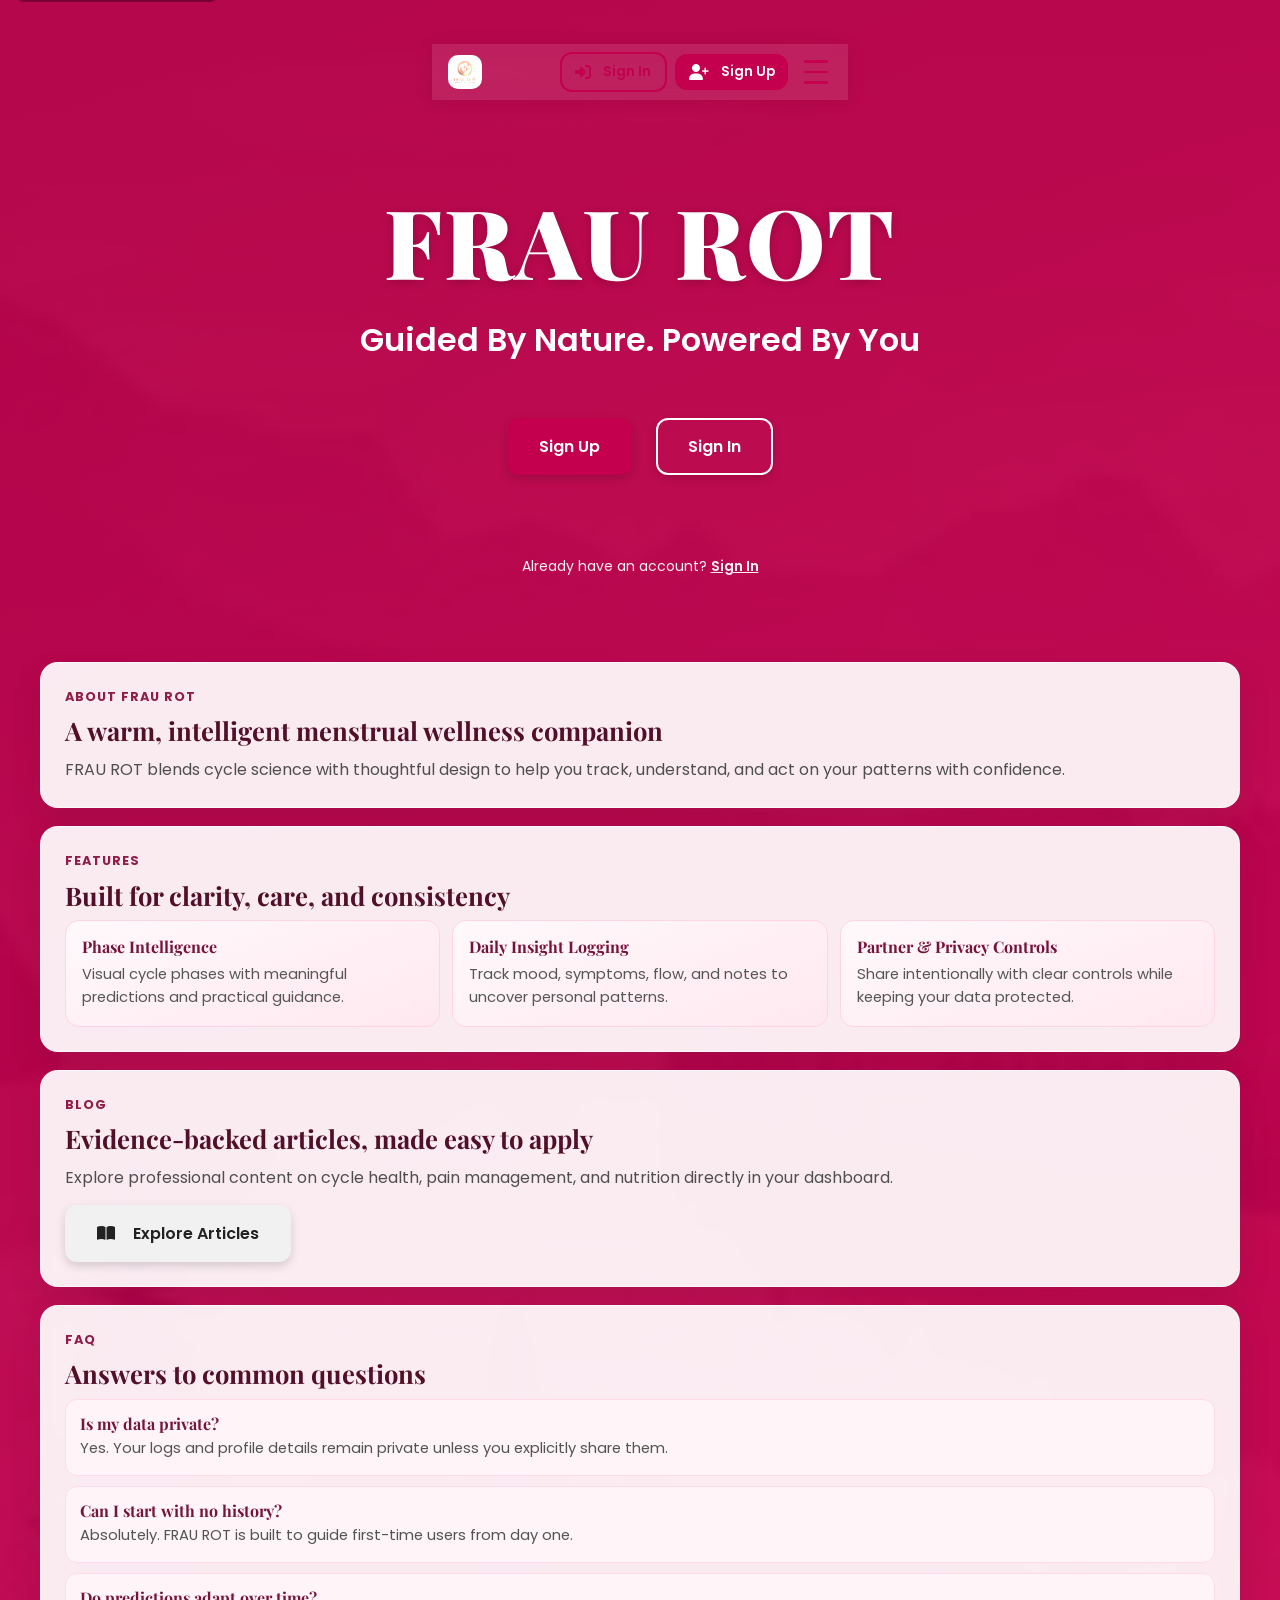
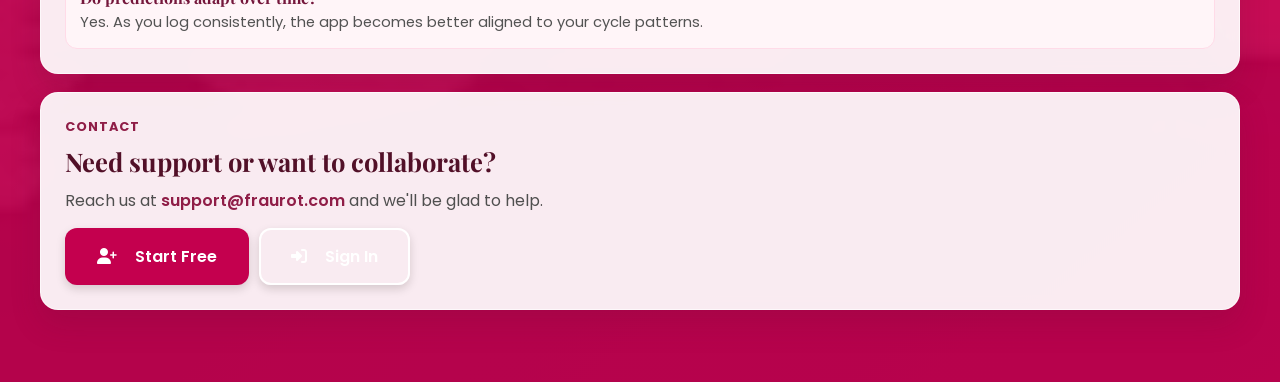
==== index.html @ 1d3b6714 "fixed nav bar" ====
<!DOCTYPE html>
<html lang="en">
<head>
  <meta charset="UTF-8">
  <meta name="viewport" content="width=device-width, initial-scale=1.0">
  <meta name="description" content="FRAU ROT - Menstrual health app. Guided by nature. Powered by you.">
  <title>FRAU ROT - Menstrual Health Companion</title>

  <!-- Fonts -->
  <link href="https://fonts.googleapis.com/css2?family=Playfair+Display:wght@700;900&family=Poppins:wght@300;400;500;600;700&display=swap" rel="stylesheet">

  <!-- Font Awesome Icons -->
  <link rel="stylesheet" href="https://cdnjs.cloudflare.com/ajax/libs/font-awesome/6.4.0/css/all.min.css">

  <!-- Styles -->
  <link rel="stylesheet" href="src/style.css">
</head>

<body>
  <a class="skip-link" href="#hero-page">Skip to main content</a>
  <!-- Page Container -->
  <div id="app-container" class="app-container">

    <!-- ===================================
         LANDING & AUTH PAGES
         =================================== -->

    <!-- Hero Section -->
    <section id="hero-page" class="page-section hero">
      <nav class="navbar">
        <div class="navbar__container">
          <div class="navbar__logo">
            <img src="images/frau rot.jpg" alt="FRAU ROT Logo" width="44" height="44">
            
          </div>
          
          <div class="navbar__menu">
            <a href="#hero-page" class="navbar__link" data-scroll-target="hero-page"><i class="fas fa-home"></i> Home</a>
            <a href="#landing-about" class="navbar__link" data-scroll-target="landing-about"><i class="fas fa-info-circle"></i> About</a>
            <a href="#landing-features" class="navbar__link" data-scroll-target="landing-features"><i class="fas fa-star"></i> Features</a>
            <a href="#landing-blog" class="navbar__link" data-scroll-target="landing-blog"><i class="fas fa-book"></i> Blog</a>
            <a href="#landing-faq" class="navbar__link" data-scroll-target="landing-faq"><i class="fas fa-question-circle"></i> FAQ</a>
            <a href="#landing-contact" class="navbar__link" data-scroll-target="landing-contact"><i class="fas fa-envelope"></i> Contact</a>
          </div>

          <div class="navbar__actions">
            <button type="button" class="navbar__btn navbar__btn--outline" onclick="navigateTo('login-page')">
              <i class="fas fa-sign-in-alt"></i> Sign In
            </button>
            <button type="button" class="navbar__btn navbar__btn--primary" onclick="navigateTo('signup-page')">
              <i class="fas fa-user-plus"></i> Sign Up
            </button>
          </div>

          <button class="navbar__toggle" type="button" aria-label="Toggle navigation menu" aria-expanded="false">
            <span></span>
            <span></span>
            <span></span>
          </button>
        </div>
      </nav>

      <div class="hero__content">
        <h1 class="hero__title">FRAU ROT</h1>
        <p class="hero__subtitle">Guided By Nature. Powered By You</p>
        
        <div class="hero__buttons">
          <button type="button" class="btn btn--primary" onclick="navigateTo('signup-page')">Sign Up</button>
          <button type="button" class="btn btn--secondary" onclick="navigateTo('login-page')">Sign In</button>
        </div>

        <p class="hero__cta-text">Already have an account? <a href="#" onclick="navigateTo('login-page')" class="hero__link">Sign In</a></p>
      </div>

      <div class="landing-sections">
        <section id="landing-about" class="landing-block">
          <p class="landing-kicker">About FRAU ROT</p>
          <h2 class="landing-heading">A warm, intelligent menstrual wellness companion</h2>
          <p class="landing-copy">FRAU ROT blends cycle science with thoughtful design to help you track, understand, and act on your patterns with confidence.</p>
        </section>

        <section id="landing-features" class="landing-block">
          <p class="landing-kicker">Features</p>
          <h2 class="landing-heading">Built for clarity, care, and consistency</h2>
          <div class="landing-feature-grid">
            <article class="landing-feature-card">
              <h3>Phase Intelligence</h3>
              <p>Visual cycle phases with meaningful predictions and practical guidance.</p>
            </article>
            <article class="landing-feature-card">
              <h3>Daily Insight Logging</h3>
              <p>Track mood, symptoms, flow, and notes to uncover personal patterns.</p>
            </article>
            <article class="landing-feature-card">
              <h3>Partner & Privacy Controls</h3>
              <p>Share intentionally with clear controls while keeping your data protected.</p>
            </article>
          </div>
        </section>

        <section id="landing-blog" class="landing-block">
          <p class="landing-kicker">Blog</p>
          <h2 class="landing-heading">Evidence-backed articles, made easy to apply</h2>
          <p class="landing-copy">Explore professional content on cycle health, pain management, and nutrition directly in your dashboard.</p>
          <button type="button" class="btn btn--light landing-inline-btn" onclick="navigateTo('articles-page')">
            <i class="fas fa-book-open"></i> Explore Articles
          </button>
        </section>

        <section id="landing-faq" class="landing-block">
          <p class="landing-kicker">FAQ</p>
          <h2 class="landing-heading">Answers to common questions</h2>
          <div class="landing-faq-list">
            <div class="landing-faq-item">
              <h3>Is my data private?</h3>
              <p>Yes. Your logs and profile details remain private unless you explicitly share them.</p>
            </div>
            <div class="landing-faq-item">
              <h3>Can I start with no history?</h3>
              <p>Absolutely. FRAU ROT is built to guide first-time users from day one.</p>
            </div>
            <div class="landing-faq-item">
              <h3>Do predictions adapt over time?</h3>
              <p>Yes. As you log consistently, the app becomes better aligned to your cycle patterns.</p>
            </div>
          </div>
        </section>

        <section id="landing-contact" class="landing-block landing-block--contact">
          <p class="landing-kicker">Contact</p>
          <h2 class="landing-heading">Need support or want to collaborate?</h2>
          <p class="landing-copy">Reach us at <a href="mailto:support@fraurot.com">support@fraurot.com</a> and we'll be glad to help.</p>
          <div class="landing-contact-actions">
            <button type="button" class="btn btn--primary" onclick="navigateTo('signup-page')">
              <i class="fas fa-user-plus"></i> Start Free
            </button>
            <button type="button" class="btn btn--secondary" onclick="navigateTo('login-page')">
              <i class="fas fa-sign-in-alt"></i> Sign In
            </button>
          </div>
        </section>
      </div>
    </section>

    <!-- Sign Up Section -->
    <section id="signup-page" class="page-section signup hidden">
      <nav class="navbar">
        <div class="navbar__container">
          <div class="navbar__logo">
            <img src="images/frau rot.jpg" alt="FRAU ROT Logo">
            <span class="navbar__brand">FRAU ROT</span>
          </div>
          
          <div class="navbar__menu">
            <a href="#" class="navbar__link" onclick="navigateTo('hero-page')"><i class="fas fa-home"></i> Home</a>
            <a href="#" class="navbar__link"><i class="fas fa-info-circle"></i> About</a>
            <a href="#" class="navbar__link"><i class="fas fa-star"></i> Features</a>
            <a href="#" class="navbar__link"><i class="fas fa-book"></i> Blog</a>
            <a href="#" class="navbar__link"><i class="fas fa-question-circle"></i> FAQ</a>
            <a href="#" class="navbar__link"><i class="fas fa-envelope"></i> Contact</a>
          </div>

          <div class="navbar__actions">
            <button class="navbar__btn navbar__btn--outline" onclick="navigateTo('login-page')">
              <i class="fas fa-sign-in-alt"></i> Sign In
            </button>
            <button class="navbar__btn navbar__btn--primary" onclick="navigateTo('signup-page')">
              <i class="fas fa-user-plus"></i> Sign Up
            </button>
          </div>

          <button class="navbar__toggle" type="button" aria-label="Toggle navigation menu" aria-expanded="false">
            <span></span>
            <span></span>
            <span></span>
          </button>
        </div>
      </nav>

      <div class="container">
        <div class="section-banner">
          <div class="section-banner__text">
            <h2 class="section-title">Hello Beautiful,</h2>
            <p class="section-subtitle">Create your account and start your wellness journey</p>
          </div>
          <div class="section-banner__image">
            <img src="images/meditation.jpg" alt="Woman meditating for period wellness">
          </div>
        </div>

        <div class="form-container">
          <p class="form-instruction"><i class="fas fa-lock"></i> Your information is private and secure. We'll never share your data.</p>

          <form class="form" id="signup-form">
            <div class="form-group">
              <label class="form-label" for="signup-email"><i class="fas fa-envelope"></i> Email</label>
              <input id="signup-email" type="email" class="form-input form-input--underline" placeholder="Email address" autocomplete="email" required/>
            </div>

            <div class="form-row">
              <div class="form-group">
                <label class="form-label" for="signup-password"><i class="fas fa-lock"></i> Password</label>
                <input id="signup-password" type="password" class="form-input form-input--underline" placeholder="Password" autocomplete="new-password" required/>
              </div>
              <div class="form-group">
                <label class="form-label" for="signup-password-confirm"><i class="fas fa-lock"></i> Confirm</label>
                <input id="signup-password-confirm" type="password" class="form-input form-input--underline" placeholder="Confirm Password" autocomplete="new-password" required/>
              </div>
            </div>

            <div class="form-buttons">
              <button type="button" class="btn btn--light">
                <i class="fab fa-google"></i> Continue with Google
              </button>
              <button type="submit" class="btn btn--primary">Create Account</button>
            </div>
          </form>

          <p class="form-agreement">By signing up, you agree to our <a href="#" class="link">Terms of Service</a> and <a href="#" class="link">Privacy Policy</a></p>
        </div>
      </div>

      <!-- Footer -->
      <footer class="footer">
        <div class="footer__content">
          <div class="footer__section">
            <h4><i class="fas fa-heart"></i> About FRAU ROT</h4>
            <p>Your intelligent menstrual health companion, helping you understand your body naturally.</p>
          </div>
          <div class="footer__section">
            <h4><i class="fas fa-link"></i> Quick Links</h4>
            <ul>
              <li><a href="#"><i class="fas fa-info-circle"></i> About Us</a></li>
              <li><a href="#"><i class="fas fa-question-circle"></i> FAQ</a></li>
              <li><a href="#"><i class="fas fa-book"></i> Blog</a></li>
              <li><a href="#"><i class="fas fa-headset"></i> Support</a></li>
            </ul>
          </div>
          <div class="footer__section">
            <h4><i class="fas fa-phone"></i> Contact</h4>
            <p><i class="fas fa-envelope"></i> support@fraurot.com</p>
            <p><i class="fas fa-phone"></i> +1 (555) 123-4567</p>
            <p><i class="fas fa-map-marker-alt"></i> San Francisco, CA</p>
          </div>
          <div class="footer__section">
            <h4><i class="fas fa-share-alt"></i> Follow</h4>
            <div class="social-links">
              <a href="#" class="social-link" title="Facebook"><i class="fab fa-facebook-f"></i></a>
              <a href="#" class="social-link" title="Instagram"><i class="fab fa-instagram"></i></a>
              <a href="#" class="social-link" title="Twitter"><i class="fab fa-twitter"></i></a>
              <a href="#" class="social-link" title="LinkedIn"><i class="fab fa-linkedin-in"></i></a>
            </div>
          </div>
        </div>
        <div class="footer__bottom">
          <p>&copy; 2026 FRAU ROT. All rights reserved. | <a href="#">Privacy Policy</a> | <a href="#">Terms of Service</a> | <a href="#">Cookie Policy</a></p>
        </div>
      </footer>
    </section>

    <!-- Login Section -->
    <section id="login-page" class="page-section login hidden">
      <nav class="navbar">
        <div class="navbar__container">
          <div class="navbar__logo">
            <img src="images/frau rot.jpg" alt="FRAU ROT Logo">
            <span class="navbar__brand">FRAU ROT</span>
          </div>
          
          <div class="navbar__menu">
            <a href="#" class="navbar__link" onclick="navigateTo('hero-page')"><i class="fas fa-home"></i> Home</a>
            <a href="#" class="navbar__link"><i class="fas fa-info-circle"></i> About</a>
            <a href="#" class="navbar__link"><i class="fas fa-star"></i> Features</a>
            <a href="#" class="navbar__link"><i class="fas fa-book"></i> Blog</a>
            <a href="#" class="navbar__link"><i class="fas fa-question-circle"></i> FAQ</a>
            <a href="#" class="navbar__link"><i class="fas fa-envelope"></i> Contact</a>
          </div>

          <div class="navbar__actions">
            <button class="navbar__btn navbar__btn--outline" onclick="navigateTo('login-page')">
              <i class="fas fa-sign-in-alt"></i> Sign In
            </button>
            <button class="navbar__btn navbar__btn--primary" onclick="navigateTo('signup-page')">
              <i class="fas fa-user-plus"></i> Sign Up
            </button>
          </div>

          <button class="navbar__toggle" type="button" aria-label="Toggle navigation menu" aria-expanded="false">
            <span></span>
            <span></span>
            <span></span>
          </button>
        </div>
      </nav>

      <div class="container">
        <div class="section-banner">
          <div class="section-banner__text">
            <h2 class="section-title">Welcome Back, Ewura</h2>
            <p class="section-subtitle">Continue your wellness journey with us</p>
          </div>
          <div class="section-banner__image">
            <img src="images/vector of woc.jpg" alt="Women illustration">
          </div>
        </div>

        <div class="form-container">
          <form class="form" id="login-form">
            <div class="form-row">
              <div class="form-group">
                <label class="form-label" for="login-email"><i class="fas fa-envelope"></i> Email</label>
                <input id="login-email" type="email" class="form-input form-input--underline" placeholder="Email address" autocomplete="email" required/>
              </div>
              <div class="form-group">
                <label class="form-label" for="login-password"><i class="fas fa-lock"></i> Password</label>
                <input id="login-password" type="password" class="form-input form-input--underline" placeholder="Password" autocomplete="current-password" required/>
              </div>
            </div>

            <div class="signin-options">
              <div class="signin-option">
                <input type="checkbox" id="apple-signin" class="checkbox">
                <label for="apple-signin" class="checkbox-label"><i class="fab fa-apple"></i> Enable Sign In With Apple</label>
              </div>
            </div>

            <div class="form-buttons">
              <button type="button" class="btn btn--apple" id="login-apple-btn">
                <i class="fab fa-apple"></i> Sign In with Apple
              </button>
              <button type="button" class="btn btn--light" id="login-google-btn">
                <i class="fab fa-google"></i> Continue with Google
              </button>
              <button type="submit" class="btn btn--primary" id="login-submit-btn">Sign In</button>
            </div>
          </form>

          <div class="login-footer">
            <a href="#" class="link"><i class="fas fa-key"></i> Forgot your password?</a>
            <span class="separator">&bull;</span>
            <a href="#" onclick="navigateTo('signup-page')" class="link"><i class="fas fa-user-plus"></i> Create account</a>
          </div>
        </div>
      </div>

      <!-- Footer -->
      <footer class="footer">
        <div class="footer__content">
          <div class="footer__section">
            <h4><i class="fas fa-heart"></i> About FRAU ROT</h4>
            <p>Your intelligent menstrual health companion, helping you understand your body naturally.</p>
          </div>
          <div class="footer__section">
            <h4><i class="fas fa-link"></i> Quick Links</h4>
            <ul>
              <li><a href="#"><i class="fas fa-info-circle"></i> About Us</a></li>
              <li><a href="#"><i class="fas fa-question-circle"></i> FAQ</a></li>
              <li><a href="#"><i class="fas fa-book"></i> Blog</a></li>
              <li><a href="#"><i class="fas fa-headset"></i> Support</a></li>
            </ul>
          </div>
          <div class="footer__section">
            <h4><i class="fas fa-phone"></i> Contact</h4>
            <p><i class="fas fa-envelope"></i> support@fraurot.com</p>
            <p><i class="fas fa-phone"></i> +1 (555) 123-4567</p>
            <p><i class="fas fa-map-marker-alt"></i> San Francisco, CA</p>
          </div>
          <div class="footer__section">
            <h4><i class="fas fa-share-alt"></i> Follow</h4>
            <div class="social-links">
              <a href="#" class="social-link" title="Facebook"><i class="fab fa-facebook-f"></i></a>
              <a href="#" class="social-link" title="Instagram"><i class="fab fa-instagram"></i></a>
              <a href="#" class="social-link" title="Twitter"><i class="fab fa-twitter"></i></a>
              <a href="#" class="social-link" title="LinkedIn"><i class="fab fa-linkedin-in"></i></a>
            </div>
          </div>
        </div>
        <div class="footer__bottom">
          <p>&copy; 2026 FRAU ROT. All rights reserved. | <a href="#">Privacy Policy</a> | <a href="#">Terms of Service</a> | <a href="#">Cookie Policy</a></p>
        </div>
      </footer>
    </section>

    <!-- ===================================
         ONBOARDING PAGES
         =================================== -->

    <!-- Welcome Screen -->
    <section id="welcome-page" class="page-section welcome-hero hidden">
      <div class="onboarding-content">
        <i class="fas fa-heart" style="font-size: 64px; color: white; margin-bottom: 32px;"></i>
        <h1 class="onboarding-title"><i class="fas fa-star"></i> Welcome!</h1>
        <p class="onboarding-subtitle">Let's set up your menstrual health companion to help you understand your body better</p>
        <button class="btn btn--primary btn--lg" onclick="navigateTo('cycle-length-page')"><i class="fas fa-arrow-right"></i> Get Started</button>
      </div>
    </section>

    <!-- Cycle Length Input -->
    <section id="cycle-length-page" class="page-section cycle-length-page hidden">
      <div class="onboarding-card">
        <h2 class="onboarding-question"><i class="fas fa-calendar-alt"></i> What is your typical cycle length?</h2>
        <p class="onboarding-hint"><i class="fas fa-info-circle"></i> This helps us predict your cycle phases</p>
        
        <div class="chips-container">
          <button class="chip" onclick="selectChip(this, 'cycle-length', 21)">21 days</button>
          <button class="chip" onclick="selectChip(this, 'cycle-length', 24)">24 days</button>
          <button class="chip" onclick="selectChip(this, 'cycle-length', 28)">28 days</button>
          <button class="chip" onclick="selectChip(this, 'cycle-length', 30)">30 days</button>
          <button class="chip" onclick="selectChip(this, 'cycle-length', 35)">35 days</button>
          <button class="chip" onclick="selectChip(this, 'cycle-length', 40)">40 days</button>
        </div>

        <button class="btn btn--primary btn--lg" onclick="navigateTo('dashboard-page')" id="cycle-continue-btn" disabled>Continue</button>
      </div>
    </section>

    <!-- ===================================
         MAIN APP PAGES (WITH SIDEBAR NAV)
         =================================== -->

    <!-- Dashboard -->
    <section id="dashboard-page" class="page-section dashboard-page hidden">
      <div class="app-layout">
        <!-- Sidebar Navigation -->
        <aside class="sidebar">
          <div class="sidebar__header">
            <img src="images/frau rot.jpg" alt="FRAU ROT Logo" class="sidebar__logo">
          </div>
          <nav class="sidebar__nav">
            <a href="#" onclick="navigateTo('dashboard-page')" class="nav-item active" data-page="dashboard">
              <span class="nav-icon">📊</span>
              <span class="nav-label">Cycles</span>
            </a>
            <a href="#" onclick="navigateTo('insights-page')" class="nav-item" data-page="insights">
              <span class="nav-icon">💡</span>
              <span class="nav-label">Insights</span>
            </a>
            <a href="#" onclick="navigateTo('reminders-page')" class="nav-item" data-page="reminders">
              <span class="nav-icon">🔔</span>
              <span class="nav-label">Reminders</span>
            </a>
            <a href="#" onclick="navigateTo('profile-page')" class="nav-item" data-page="profile">
              <span class="nav-icon">👤</span>
              <span class="nav-label">Profile</span>
            </a>
          </nav>
          <div class="sidebar__footer">
            <button class="btn btn--light btn--sm" onclick="navigateTo('hero-page')">Logout</button>
          </div>
        </aside>

        <!-- Main Content -->
        <main class="main-content">
          <div class="dashboard-header">
            <h1 class="page-title"><i class="fas fa-home"></i> Welcome Back, Ewura</h1>
            <p class="page-subtitle">Your cycle, your insights, your power 💜</p>
          </div>

          <div class="dashboard-grid">
            <!-- Today Card -->
            <div class="card card--today">
              <h2 class="card__title"><i class="fas fa-heart"></i> How You're Feeling</h2>
              <div class="today-phase">
                <div class="phase-badge phase-badge--menstrual">Menstrual Phase</div>
                <p class="today-info">You're on Day 2 of your cycle</p>
                <p class="today-subtext">Take it easy. You deserve rest today 🫂</p>
              </div>
            </div>

            <!-- Quick Actions -->
            <div class="card card--actions">
              <h3 class="card__title"><i class="fas fa-hand-fist"></i> Take Action</h3>
              <button class="btn btn--primary btn--block" onclick="navigateTo('add-period-page')">
                <i class="fas fa-calendar-plus"></i> Log Your Period
              </button>
              <button class="btn btn--light btn--block">
                <i class="fas fa-pen-fancy"></i> Record How You Feel
              </button>
            </div>
          </div>

          <!-- Cycle Insights -->
          <div class="insights-summary">
            <h3 class="section-label"><i class="fas fa-chart-line"></i> Your Cycle at a Glance</h3>
            <div class="insights-grid">
              <div class="insight-card">
                <i class="fas fa-calendar" style="color: var(--color-primary-pink); font-size: 24px; margin-bottom: 8px;"></i>
                <div class="insight-value">28</div>
                <div class="insight-label">Days</div>
              </div>
              <div class="insight-card">
                <i class="fas fa-droplet" style="color: var(--color-primary-pink); font-size: 24px; margin-bottom: 8px;"></i>
                <div class="insight-value">5</div>
                <div class="insight-label">Expected Flow</div>
              </div>
              <div class="insight-card">
                <i class="fas fa-egg" style="color: var(--color-primary-pink); font-size: 24px; margin-bottom: 8px;"></i>
                <div class="insight-value">8</div>
                <div class="insight-label">Days to Ovulation</div>
              </div>
            </div>
          </div>
        </main>
      </div>
    </section>

    <!-- Insights Page -->
    <section id="insights-page" class="page-section insights-page hidden">
      <div class="app-layout">
        <!-- Sidebar Navigation -->
        <aside class="sidebar">
          <div class="sidebar__header">
            <img src="images/frau rot.jpg" alt="FRAU ROT Logo" class="sidebar__logo">
          </div>
          <nav class="sidebar__nav">
            <a href="#" onclick="navigateTo('dashboard-page')" class="nav-item" data-page="dashboard">
              <span class="nav-icon">📊</span>
              <span class="nav-label">Cycles</span>
            </a>
            <a href="#" onclick="navigateTo('insights-page')" class="nav-item active" data-page="insights">
              <span class="nav-icon">💡</span>
              <span class="nav-label">Insights</span>
            </a>
            <a href="#" onclick="navigateTo('reminders-page')" class="nav-item" data-page="reminders">
              <span class="nav-icon">🔔</span>
              <span class="nav-label">Reminders</span>
            </a>
            <a href="#" onclick="navigateTo('profile-page')" class="nav-item" data-page="profile">
              <span class="nav-icon">👤</span>
              <span class="nav-label">Profile</span>
            </a>
          </nav>
          <div class="sidebar__footer">
            <button class="btn btn--light btn--sm" onclick="navigateTo('hero-page')">Logout</button>
          </div>
        </aside>

        <!-- Main Content -->
        <main class="main-content">
          <h1 class="page-title">Today's Insights</h1>

          <div class="insights-container">
            <!-- Left Column -->
            <div class="insights-left">
              <!-- Mood Selector -->
              <div class="insight-section">
                <h3 class="insight-title"><i class="fas fa-smile"></i> How are you feeling?</h3>
                <div class="chips-container">
                  <button class="chip" onclick="selectChip(this, 'mood', 'happy')"><i class="fas fa-face-grin"></i> Happy</button>
                  <button class="chip" onclick="selectChip(this, 'mood', 'neutral')"><i class="fas fa-face-meh"></i> Neutral</button>
                  <button class="chip" onclick="selectChip(this, 'mood', 'sad')"><i class="fas fa-face-frown"></i> Sad</button>
                  <button class="chip" onclick="selectChip(this, 'mood', 'energetic')"><i class="fas fa-bolt"></i> Energetic</button>
                  <button class="chip" onclick="selectChip(this, 'mood', 'tired')"><i class="fas fa-bed"></i> Tired</button>
                  <button class="chip" onclick="selectChip(this, 'mood', 'anxious')"><i class="fas fa-heart-pulse"></i> Anxious</button>
                </div>
              </div>

              <!-- Symptoms -->
              <div class="insight-section">
                <h3 class="insight-title"><i class="fas fa-heartbeat"></i> Symptoms</h3>
                <div class="chips-container">
                  <button class="chip" onclick="selectChip(this, 'symptoms', 'cramps')"><i class="fas fa-wave-sine"></i> Cramps</button>
                  <button class="chip" onclick="selectChip(this, 'symptoms', 'headache')"><i class="fas fa-head-side-virus"></i> Headache</button>
                  <button class="chip" onclick="selectChip(this, 'symptoms', 'bloating')"><i class="fas fa-person"></i> Bloating</button>
                  <button class="chip" onclick="selectChip(this, 'symptoms', 'fatigue')"><i class="fas fa-running"></i> Fatigue</button>
                  <button class="chip" onclick="selectChip(this, 'symptoms', 'acne')"><i class="fas fa-spa"></i> Acne</button>
                  <button class="chip" onclick="selectChip(this, 'symptoms', 'pms')"><i class="fas fa-triangle-exclamation"></i> PMS</button>
                </div>
              </div>

              <!-- Discharge -->
              <div class="insight-section">
                <h3 class="insight-title"><i class="fas fa-droplet"></i> Discharge</h3>
                <div class="chips-container">
                  <button class="chip" onclick="selectChip(this, 'discharge', 'light')"><i class="fas fa-minus"></i> Light</button>
                  <button class="chip" onclick="selectChip(this, 'discharge', 'moderate')"><i class="fas fa-equals"></i> Moderate</button>
                  <button class="chip" onclick="selectChip(this, 'discharge', 'heavy')"><i class="fas fa-plus"></i> Heavy</button>
                  <button class="chip" onclick="selectChip(this, 'discharge', 'stretchy')"><i class="fas fa-arrows-alt"></i> Stretchy</button>
                </div>
              </div>

              <!-- Flow -->
              <div class="insight-section">
                <h3 class="insight-title"><i class="fas fa-water"></i> Flow</h3>
                <div class="chips-container">
                  <button class="chip" onclick="selectChip(this, 'flow', 'light')"><i class="fas fa-droplet"></i> Light</button>
                  <button class="chip" onclick="selectChip(this, 'flow', 'moderate')"><i class="fas fa-droplets"></i> Moderate</button>
                  <button class="chip" onclick="selectChip(this, 'flow', 'heavy')"><i class="fas fa-water"></i> Heavy</button>
                </div>
              </div>

              <!-- Sex Activity -->
              <div class="insight-section">
                <h3 class="insight-title"><i class="fas fa-heart"></i> Sexual Activity</h3>
                <div class="chips-container">
                  <button class="chip" onclick="selectChip(this, 'sex', 'yes')"><i class="fas fa-check"></i> Yes</button>
                  <button class="chip" onclick="selectChip(this, 'sex', 'no')"><i class="fas fa-times"></i> No</button>
                  <button class="chip" onclick="selectChip(this, 'sex', 'prefer-not')"><i class="fas fa-eye-slash"></i> Prefer not to say</button>
                </div>
              </div>
            </div>

            <!-- Right Column -->
            <div class="insights-right">
              <!-- Notes -->
              <div class="insight-section">
                <h3 class="insight-title"><i class="fas fa-sticky-note"></i> Notes</h3>
                <textarea class="form-input form-input--textarea" placeholder="Add any additional notes about your day..." rows="8"></textarea>
                <button class="btn btn--primary btn--block mt-lg"><i class="fas fa-save"></i> Save Notes</button>
              </div>

              <!-- Summary Card -->
              <div class="card card--summary">
                <h3 class="card__title"><i class="fas fa-chart-pie"></i> Summary</h3>
                <div class="summary-item">
                  <span class="summary-label"><i class="fas fa-circle-dot"></i> Cycle Phase:</span>
                  <span class="summary-value">Menstrual</span>
                </div>
                <div class="summary-item">
                  <span class="summary-label"><i class="fas fa-calendar-days"></i> Day:</span>
                  <span class="summary-value">2 of 28</span>
                </div>
                <div class="summary-item">
                  <span class="summary-label"><i class="fas fa-star"></i> Next Event:</span>
                  <span class="summary-value">Ovulation (8 days)</span>
                </div>
              </div>
            </div>
          </div>

          <!-- Articles Section -->
          <div class="articles-section">
            <h2 class="section-title"><i class="fas fa-newspaper"></i> Recommended Articles</h2>
            <p class="section-subtitle">Learn more about your menstrual health</p>
            
            <div class="articles-grid">
              <article class="article-card">
                <div class="article-image article-image--cycle"></div>
                <div class="article-content">
                  <h3 class="article-title"><i class="fas fa-dna"></i> Understanding Your Cycle</h3>
                  <p class="article-description">Learn about the 4 phases of your menstrual cycle and what happens in each phase.</p>
                  <a href="#" class="article-link"><i class="fas fa-arrow-right"></i> Read More</a>
                </div>
              </article>

              <article class="article-card">
                <div class="article-image article-image--pain"></div>
                <div class="article-content">
                  <h3 class="article-title"><i class="fas fa-spa"></i> Managing Period Pain</h3>
                  <p class="article-description">Effective strategies and natural remedies for managing menstrual cramps.</p>
                  <a href="#" class="article-link"><i class="fas fa-arrow-right"></i> Read More</a>
                </div>
              </article>

              <article class="article-card">
                <div class="article-image article-image--nutrition"></div>
                <div class="article-content">
                  <h3 class="article-title"><i class="fas fa-apple"></i> Nutrition & Your Cycle</h3>
                  <p class="article-description">Discover the best foods to eat during each phase of your cycle.</p>
                  <a href="#" class="article-link"><i class="fas fa-arrow-right"></i> Read More</a>
                </div>
              </article>
            </div>
          </div>
        </main>
      </div>
    </section>

    <!-- Reminders / Phases Page -->
    <section id="reminders-page" class="page-section reminders-page hidden">
      <div class="app-layout">
        <!-- Sidebar Navigation -->
        <aside class="sidebar">
          <div class="sidebar__header">
            <img src="images/frau rot.jpg" alt="FRAU ROT Logo" class="sidebar__logo">
          </div>
          <nav class="sidebar__nav">
            <a href="#" onclick="navigateTo('dashboard-page')" class="nav-item" data-page="dashboard">
              <span class="nav-icon">📊</span>
              <span class="nav-label">Cycles</span>
            </a>
            <a href="#" onclick="navigateTo('insights-page')" class="nav-item" data-page="insights">
              <span class="nav-icon">💡</span>
              <span class="nav-label">Insights</span>
            </a>
            <a href="#" onclick="navigateTo('reminders-page')" class="nav-item active" data-page="reminders">
              <span class="nav-icon">🔔</span>
              <span class="nav-label">Reminders</span>
            </a>
            <a href="#" onclick="navigateTo('profile-page')" class="nav-item" data-page="profile">
              <span class="nav-icon">👤</span>
              <span class="nav-label">Profile</span>
            </a>
          </nav>
          <div class="sidebar__footer">
            <button class="btn btn--light btn--sm" onclick="navigateTo('hero-page')">Logout</button>
          </div>
        </aside>

        <!-- Main Content -->
        <main class="main-content">
          <h1 class="page-title">Cycle Phases</h1>

          <div class="phases-container">
            <div class="phase-row">
              <div class="phase-card">
                <div class="phase-badge phase-badge--menstrual"><i class="fas fa-water"></i> Menstrual</div>
                <p class="phase-duration">Days 1-5</p>
                <p class="phase-description">Shedding of the uterine lining. Focus on rest and self-care.</p>
              </div>
              <div class="phase-details">
                <p class="detail-label"><i class="fas fa-calendar-alt"></i> November 18-22, 2025</p>
                <a href="#" class="detail-link"><i class="fas fa-bell"></i> Set Reminder</a>
              </div>
            </div>

            <div class="phase-row">
              <div class="phase-card">
                <div class="phase-badge phase-badge--follicular"><i class="fas fa-leaf"></i> Follicular</div>
                <p class="phase-duration">Days 6-13</p>
                <p class="phase-description">Rising energy. Great time for new projects and social activities.</p>
              </div>
              <div class="phase-details">
                <p class="detail-label"><i class="fas fa-calendar-alt"></i> November 23-30, 2025</p>
                <a href="#" class="detail-link"><i class="fas fa-bell"></i> Set Reminder</a>
              </div>
            </div>

            <div class="phase-row">
              <div class="phase-card">
                <div class="phase-badge phase-badge--ovulation"><i class="fas fa-star"></i> Ovulation</div>
                <p class="phase-duration">Days 14-15</p>
                <p class="phase-description">Peak energy and fertility. Confidence and social confidence at highest.</p>
              </div>
              <div class="phase-details">
                <p class="detail-label"><i class="fas fa-calendar-alt"></i> December 1-2, 2025</p>
                <a href="#" class="detail-link"><i class="fas fa-bell"></i> Set Reminder</a>
              </div>
            </div>

            <div class="phase-row">
              <div class="phase-card">
                <div class="phase-badge phase-badge--luteal"><i class="fas fa-moon"></i> Luteal</div>
                <p class="phase-duration">Days 16-28</p>
                <p class="phase-description">Preparing for menstruation. Inward focus, rest, and nutrition important.</p>
              </div>
              <div class="phase-details">
                <p class="detail-label"><i class="fas fa-calendar-alt"></i> December 3-15, 2025</p>
                <a href="#" class="detail-link"><i class="fas fa-bell"></i> Set Reminder</a>
              </div>
            </div>
          </div>
        </main>
      </div>
    </section>

    <!-- Add Period Screen -->
    <section id="add-period-page" class="page-section add-period-page hidden">
      <div class="app-layout">
        <aside class="sidebar">
          <div class="sidebar__header">
            <img src="images/frau rot.jpg" alt="FRAU ROT Logo" class="sidebar__logo">
          </div>
          <nav class="sidebar__nav">
            <a href="#" onclick="navigateTo('dashboard-page')" class="nav-item active" data-page="dashboard">
              <span class="nav-icon">📊</span>
              <span class="nav-label">Cycles</span>
            </a>
            <a href="#" onclick="navigateTo('insights-page')" class="nav-item" data-page="insights">
              <span class="nav-icon">💡</span>
              <span class="nav-label">Insights</span>
            </a>
            <a href="#" onclick="navigateTo('reminders-page')" class="nav-item" data-page="reminders">
              <span class="nav-icon">🔔</span>
              <span class="nav-label">Reminders</span>
            </a>
            <a href="#" onclick="navigateTo('profile-page')" class="nav-item" data-page="profile">
              <span class="nav-icon">👤</span>
              <span class="nav-label">Profile</span>
            </a>
          </nav>
          <div class="sidebar__footer">
            <button class="btn btn--light btn--sm" onclick="navigateTo('hero-page')">Logout</button>
          </div>
        </aside>

        <main class="main-content">
          <div class="modal-card">
            <h1 class="modal-title"><i class="fas fa-calendar-plus"></i> Add Period</h1>
            <p class="modal-subtitle">Mark the first day of your period</p>

            <form class="form" id="add-period-form">
              <div class="form-group">
                <label class="form-label" for="period-date"><i class="fas fa-calendar-days"></i> Date</label>
                <input id="period-date" type="date" class="form-input" required>
              </div>

              <div class="form-group">
                <label class="form-label"><i class="fas fa-droplet"></i> Flow</label>
                <div class="chips-container">
                  <button type="button" class="chip" onclick="selectChip(this, 'add-flow', 'light')"><i class="fas fa-droplet"></i> Light</button>
                  <button type="button" class="chip" onclick="selectChip(this, 'add-flow', 'moderate')"><i class="fas fa-droplets"></i> Moderate</button>
                  <button type="button" class="chip" onclick="selectChip(this, 'add-flow', 'heavy')"><i class="fas fa-water"></i> Heavy</button>
                </div>
              </div>

              <div class="form-buttons">
                <button type="submit" class="btn btn--primary btn--block"><i class="fas fa-check"></i> Add Period</button>
                <button type="button" class="btn btn--light btn--block" onclick="navigateTo('dashboard-page')"><i class="fas fa-times"></i> Cancel</button>
              </div>
            </form>
          </div>
        </main>
      </div>
    </section>

    <!-- Profile Page (Placeholder) -->
    <section id="profile-page" class="page-section profile-page hidden">
      <div class="app-layout">
        <aside class="sidebar">
          <div class="sidebar__header">
            <img src="images/frau rot.jpg" alt="FRAU ROT Logo" class="sidebar__logo">
          </div>
          <nav class="sidebar__nav">
            <a href="#" onclick="navigateTo('dashboard-page')" class="nav-item" data-page="dashboard">
              <i class="fas fa-home"></i>
              <span class="nav-label">Home</span>
            </a>
            <a href="#" onclick="navigateTo('calendar-page')" class="nav-item" data-page="calendar">
              <i class="fas fa-calendar-alt"></i>
              <span class="nav-label">Calendar</span>
            </a>
            <a href="#" onclick="navigateTo('cycle-timeline-page')" class="nav-item" data-page="cycle">
              <i class="fas fa-circle-notch"></i>
              <span class="nav-label">Your Cycle</span>
            </a>
            <a href="#" onclick="navigateTo('insights-page')" class="nav-item" data-page="insights">
              <i class="fas fa-chart-line"></i>
              <span class="nav-label">Insights</span>
            </a>
            <a href="#" onclick="navigateTo('articles-page')" class="nav-item" data-page="articles">
              <i class="fas fa-book-open"></i>
              <span class="nav-label">Learn</span>
            </a>
            <a href="#" onclick="navigateTo('logs-page')" class="nav-item" data-page="logs">
              <i class="fas fa-history"></i>
              <span class="nav-label">Logs</span>
            </a>
            <a href="#" onclick="navigateTo('partner-page')" class="nav-item" data-page="partner">
              <i class="fas fa-heart"></i>
              <span class="nav-label">Partner</span>
            </a>
            <a href="#" onclick="navigateTo('profile-page')" class="nav-item" data-page="profile">
              <i class="fas fa-cog"></i>
              <span class="nav-label">Settings</span>
            </a>
          </nav>
          <div class="sidebar__footer">
            <button class="btn btn--light btn--sm" onclick="navigateTo('hero-page')">Logout</button>
          </div>
        </aside>

        <main class="main-content">
          <h1 class="page-title">My Profile</h1>
          <div class="profile-grid">
            <!-- Account Section -->
            <div class="card">
              <h2 class="card__title"><i class="fas fa-user"></i> Account Information</h2>
              <div class="form-group">
                <label class="form-label">Name</label>
                <input type="text" class="form-input form-input--underline" value="Ewura" />
              </div>
              <div class="form-group">
                <label class="form-label">Email</label>
                <input type="email" class="form-input form-input--underline" value="ewura@example.com" />
              </div>
              <button class="btn btn--primary" style="margin-top: 16px;"><i class="fas fa-save"></i> Save Changes</button>
            </div>

            <!-- Cycle Settings -->
            <div class="card">
              <h2 class="card__title"><i class="fas fa-cog"></i> Cycle Preferences</h2>
              <div class="form-group">
                <label class="form-label">Average Cycle Length</label>
                <select class="form-input form-input--underline">
                  <option>28 days</option>
                  <option>26 days</option>
                  <option>30 days</option>
                  <option>32 days</option>
                </select>
              </div>
              <div class="form-group">
                <label class="form-label">Period Duration</label>
                <select class="form-input form-input--underline">
                  <option>5 days</option>
                  <option>3 days</option>
                  <option>4 days</option>
                  <option>7 days</option>
                </select>
              </div>
            </div>

            <!-- Notifications -->
            <div class="card">
              <h2 class="card__title"><i class="fas fa-bell"></i> Notifications</h2>
              <div class="toggle-group">
                <div class="toggle-item">
                  <span>Period Reminders</span>
                  <label class="toggle-switch">
                    <input type="checkbox" checked />
                    <span class="toggle-slider"></span>
                  </label>
                </div>
                <div class="toggle-item">
                  <span>Ovulation Alerts</span>
                  <label class="toggle-switch">
                    <input type="checkbox" checked />
                    <span class="toggle-slider"></span>
                  </label>
                </div>
                <div class="toggle-item">
                  <span>Daily Tips</span>
                  <label class="toggle-switch">
                    <input type="checkbox" />
                    <span class="toggle-slider"></span>
                  </label>
                </div>
              </div>
            </div>

            <!-- Privacy & Data -->
            <div class="card">
              <h2 class="card__title"><i class="fas fa-lock"></i> Privacy & Data</h2>
              <p style="color: #666; margin-bottom: 16px; font-size: 14px;">Your data is always private and secure. We never share your cycle information without permission.</p>
              <button class="btn btn--light"><i class="fas fa-download"></i> Download My Data</button>
              <button class="btn btn--light" style="margin-top: 8px;"><i class="fas fa-trash-alt"></i> Clear All Data</button>
            </div>
          </div>
        </main>
      </div>
    </section>

    <!-- ===================================
         CALENDAR PAGE
         =================================== -->
    <section id="calendar-page" class="page-section calendar-page hidden">
      <div class="app-layout">
        <aside class="sidebar">
          <div class="sidebar__header">
            <img src="images/frau rot.jpg" alt="FRAU ROT Logo" class="sidebar__logo">
          </div>
          <nav class="sidebar__nav">
            <a href="#" onclick="navigateTo('dashboard-page')" class="nav-item" data-page="dashboard">
              <i class="fas fa-home"></i>
              <span class="nav-label">Home</span>
            </a>
            <a href="#" onclick="navigateTo('calendar-page')" class="nav-item active" data-page="calendar">
              <i class="fas fa-calendar-alt"></i>
              <span class="nav-label">Calendar</span>
            </a>
            <a href="#" onclick="navigateTo('cycle-timeline-page')" class="nav-item" data-page="cycle">
              <i class="fas fa-circle-notch"></i>
              <span class="nav-label">Your Cycle</span>
            </a>
            <a href="#" onclick="navigateTo('insights-page')" class="nav-item" data-page="insights">
              <i class="fas fa-chart-line"></i>
              <span class="nav-label">Insights</span>
            </a>
            <a href="#" onclick="navigateTo('articles-page')" class="nav-item" data-page="articles">
              <i class="fas fa-book-open"></i>
              <span class="nav-label">Learn</span>
            </a>
            <a href="#" onclick="navigateTo('logs-page')" class="nav-item" data-page="logs">
              <i class="fas fa-history"></i>
              <span class="nav-label">Logs</span>
            </a>
            <a href="#" onclick="navigateTo('partner-page')" class="nav-item" data-page="partner">
              <i class="fas fa-heart"></i>
              <span class="nav-label">Partner</span>
            </a>
            <a href="#" onclick="navigateTo('profile-page')" class="nav-item" data-page="profile">
              <i class="fas fa-cog"></i>
              <span class="nav-label">Settings</span>
            </a>
          </nav>
          <div class="sidebar__footer">
            <button class="btn btn--light btn--sm" onclick="navigateTo('hero-page')">Logout</button>
          </div>
        </aside>

        <main class="main-content">
          <h1 class="page-title"><i class="fas fa-calendar-alt"></i> Your Calendar</h1>
          <div class="card">
            <div class="calendar-header">
              <button class="btn btn--light btn--sm" type="button" aria-label="Previous month"><i class="fas fa-chevron-left"></i></button>
              <h2 style="text-align: center; flex: 1;">March 2026</h2>
              <button class="btn btn--light btn--sm" type="button" aria-label="Next month"><i class="fas fa-chevron-right"></i></button>
            </div>
            <div class="calendar-grid">
              <div class="calendar-weekday">Sun</div>
              <div class="calendar-weekday">Mon</div>
              <div class="calendar-weekday">Tue</div>
              <div class="calendar-weekday">Wed</div>
              <div class="calendar-weekday">Thu</div>
              <div class="calendar-weekday">Fri</div>
              <div class="calendar-weekday">Sat</div>
              
              <!-- Empty cells for alignment -->
              <div></div>
              <div class="calendar-date">1</div>
              <div class="calendar-date">2</div>
              <div class="calendar-date">3</div>
              <div class="calendar-date">4</div>
              <div class="calendar-date">5</div>
              <div class="calendar-date">6</div>
              
              <!-- Period days (1-5) -->
              <div class="calendar-date period-day phase-menstrual" title="Day 1 - Menstrual">7</div>
              <div class="calendar-date period-day phase-menstrual" title="Day 2 - Menstrual">8</div>
              <div class="calendar-date period-day phase-menstrual" title="Day 3 - Menstrual">9</div>
              <div class="calendar-date period-day phase-menstrual" title="Day 4 - Menstrual">10</div>
              <div class="calendar-date period-day phase-menstrual" title="Day 5 - Menstrual">11</div>
              <div class="calendar-date">12</div>
              <div class="calendar-date">13</div>
              
              <!-- Follicular phase -->
              <div class="calendar-date phase-follicular" title="Follicular Phase">14</div>
              <div class="calendar-date phase-follicular" title="Follicular Phase">15</div>
              <div class="calendar-date phase-follicular" title="Follicular Phase">16</div>
              <div class="calendar-date phase-follicular" title="Ovulation Window">17</div>
              <div class="calendar-date phase-ovulation fertile" title="Ovulation - High Fertility"><i class="fas fa-egg" style="font-size: 12px;"></i> 18</div>
              <div class="calendar-date phase-ovulation fertile" title="High Fertility">19</div>
              <div class="calendar-date phase-ovulation fertile" title="High Fertility">20</div>
              
              <div class="calendar-date phase-luteal" title="Luteal Phase">21</div>
              <div class="calendar-date phase-luteal" title="Luteal Phase">22</div>
              <div class="calendar-date phase-luteal" title="Luteal Phase">23</div>
              <div class="calendar-date phase-luteal" title="Luteal Phase">24</div>
              <div class="calendar-date phase-luteal" title="Luteal Phase">25</div>
              <div class="calendar-date phase-luteal" title="Luteal Phase">26</div>
              <div class="calendar-date phase-luteal" title="Luteal Phase">27</div>
              
              <div class="calendar-date">28</div>
              <div class="calendar-date today">29</div>
              <div class="calendar-date">30</div>
              <div class="calendar-date">31</div>
            </div>
          </div>

          <!-- Legend -->
          <div class="card" style="margin-top: 24px;">
            <h3 class="card__title">Cycle Phases</h3>
            <div style="display: grid; grid-template-columns: repeat(auto-fit, minmax(200px, 1fr)); gap: 16px;">
              <div style="display: flex; align-items: center; gap: 12px;">
                <div style="width: 20px; height: 20px; background: #C4004E; border-radius: 4px;"></div>
                <span>Menstrual (Period)</span>
              </div>
              <div style="display: flex; align-items: center; gap: 12px;">
                <div style="width: 20px; height: 20px; background: #FF8FA3; border-radius: 4px;"></div>
                <span>Follicular</span>
              </div>
              <div style="display: flex; align-items: center; gap: 12px;">
                <div style="width: 20px; height: 20px; background: #FFB3C1; border-radius: 4px;"></div>
                <span>Ovulation</span>
              </div>
              <div style="display: flex; align-items: center; gap: 12px;">
                <div style="width: 20px; height: 20px; background: #E85D8A; border-radius: 4px;"></div>
                <span>Luteal</span>
              </div>
            </div>
          </div>
        </main>
      </div>
    </section>

    <!-- ===================================
         CYCLE TIMELINE PAGE
         =================================== -->
    <section id="cycle-timeline-page" class="page-section cycle-timeline-page hidden">
      <div class="app-layout">
        <aside class="sidebar">
          <div class="sidebar__header">
            <img src="images/frau rot.jpg" alt="FRAU ROT Logo" class="sidebar__logo">
          </div>
          <nav class="sidebar__nav">
            <a href="#" onclick="navigateTo('dashboard-page')" class="nav-item" data-page="dashboard">
              <i class="fas fa-home"></i>
              <span class="nav-label">Home</span>
            </a>
            <a href="#" onclick="navigateTo('calendar-page')" class="nav-item" data-page="calendar">
              <i class="fas fa-calendar-alt"></i>
              <span class="nav-label">Calendar</span>
            </a>
            <a href="#" onclick="navigateTo('cycle-timeline-page')" class="nav-item active" data-page="cycle">
              <i class="fas fa-circle-notch"></i>
              <span class="nav-label">Your Cycle</span>
            </a>
            <a href="#" onclick="navigateTo('insights-page')" class="nav-item" data-page="insights">
              <i class="fas fa-chart-line"></i>
              <span class="nav-label">Insights</span>
            </a>
            <a href="#" onclick="navigateTo('articles-page')" class="nav-item" data-page="articles">
              <i class="fas fa-book-open"></i>
              <span class="nav-label">Learn</span>
            </a>
            <a href="#" onclick="navigateTo('logs-page')" class="nav-item" data-page="logs">
              <i class="fas fa-history"></i>
              <span class="nav-label">Logs</span>
            </a>
            <a href="#" onclick="navigateTo('partner-page')" class="nav-item" data-page="partner">
              <i class="fas fa-heart"></i>
              <span class="nav-label">Partner</span>
            </a>
            <a href="#" onclick="navigateTo('profile-page')" class="nav-item" data-page="profile">
              <i class="fas fa-cog"></i>
              <span class="nav-label">Settings</span>
            </a>
          </nav>
          <div class="sidebar__footer">
            <button class="btn btn--light btn--sm" onclick="navigateTo('hero-page')">Logout</button>
          </div>
        </aside>

        <main class="main-content">
          <h1 class="page-title"><i class="fas fa-circle-notch"></i> Your Cycle</h1>
          
          <!-- Cycle Progress -->
          <div class="card">
            <h2 class="card__title">Cycle Progress</h2>
            <div class="cycle-progress-bar">
              <div class="cycle-progress-fill" style="width: 7%;"></div>
            </div>
            <p style="text-align: center; margin-top: 12px; color: #666;">Day 2 of 28 • Menstrual Phase</p>
          </div>

          <!-- Phases Overview -->
          <div class="card">
            <h2 class="card__title">Your Cycle Phases</h2>
            <div class="phases-timeline">
              <div class="phase-block phase-block--menstrual">
                <div class="phase-icon"><i class="fas fa-droplet"></i></div>
                <div class="phase-name">Menstrual</div>
                <div class="phase-days">Days 1-5 (5 days)</div>
              </div>
              <div class="phase-block phase-block--follicular">
                <div class="phase-icon"><i class="fas fa-leaf"></i></div>
                <div class="phase-name">Follicular</div>
                <div class="phase-days">Days 6-13 (8 days)</div>
              </div>
              <div class="phase-block phase-block--ovulation">
                <div class="phase-icon"><i class="fas fa-star"></i></div>
                <div class="phase-name">Ovulation</div>
                <div class="phase-days">Days 14-18 (5 days)</div>
              </div>
              <div class="phase-block phase-block--luteal">
                <div class="phase-icon"><i class="fas fa-moon"></i></div>
                <div class="phase-name">Luteal</div>
                <div class="phase-days">Days 19-28 (10 days)</div>
              </div>
            </div>
          </div>

          <!-- Phase Details -->
          <div class="card">
            <h2 class="card__title"><i class="fas fa-droplet"></i> Menstrual Phase</h2>
            <p style="color: #666; margin-bottom: 16px;"><strong>Days 1-5</strong> • You're here now</p>
            
            <h3 style="font-size: 16px; margin-bottom: 12px; color: #222;">What to Expect</h3>
            <ul style="color: #666; font-size: 14px; line-height: 1.6;">
              <li>💧 Light to heavy flow</li>
              <li>🤕 Possible cramps or discomfort</li>
              <li>😴 May feel more tired</li>
              <li>🍫 Possible food cravings</li>
              <li>💭 Introspective mood</li>
            </ul>

            <h3 style="font-size: 16px; margin: 20px 0 12px; color: #222;">Self-Care Tips</h3>
            <ul style="color: #666; font-size: 14px; line-height: 1.6;">
              <li>✨ Prioritize rest and sleep</li>
              <li>🍲 Eat iron-rich foods (leafy greens, red meat)</li>
              <li>💧 Stay hydrated</li>
              <li>🧘 Gentle movement like yoga or walking</li>
              <li>🛁 Warm baths or heating pads for comfort</li>
            </ul>
          </div>
        </main>
      </div>
    </section>

    <!-- ===================================
         PARTNER SHARING PAGE
         =================================== -->
    <section id="partner-page" class="page-section partner-page hidden">
      <div class="app-layout">
        <aside class="sidebar">
          <div class="sidebar__header">
            <img src="images/frau rot.jpg" alt="FRAU ROT Logo" class="sidebar__logo">
          </div>
          <nav class="sidebar__nav">
            <a href="#" onclick="navigateTo('dashboard-page')" class="nav-item" data-page="dashboard">
              <i class="fas fa-home"></i>
              <span class="nav-label">Home</span>
            </a>
            <a href="#" onclick="navigateTo('calendar-page')" class="nav-item" data-page="calendar">
              <i class="fas fa-calendar-alt"></i>
              <span class="nav-label">Calendar</span>
            </a>
            <a href="#" onclick="navigateTo('cycle-timeline-page')" class="nav-item" data-page="cycle">
              <i class="fas fa-circle-notch"></i>
              <span class="nav-label">Your Cycle</span>
            </a>
            <a href="#" onclick="navigateTo('insights-page')" class="nav-item" data-page="insights">
              <i class="fas fa-chart-line"></i>
              <span class="nav-label">Insights</span>
            </a>
            <a href="#" onclick="navigateTo('articles-page')" class="nav-item" data-page="articles">
              <i class="fas fa-book-open"></i>
              <span class="nav-label">Learn</span>
            </a>
            <a href="#" onclick="navigateTo('logs-page')" class="nav-item" data-page="logs">
              <i class="fas fa-history"></i>
              <span class="nav-label">Logs</span>
            </a>
            <a href="#" onclick="navigateTo('partner-page')" class="nav-item active" data-page="partner">
              <i class="fas fa-heart"></i>
              <span class="nav-label">Partner</span>
            </a>
            <a href="#" onclick="navigateTo('profile-page')" class="nav-item" data-page="profile">
              <i class="fas fa-cog"></i>
              <span class="nav-label">Settings</span>
            </a>
          </nav>
          <div class="sidebar__footer">
            <button class="btn btn--light btn--sm" onclick="navigateTo('hero-page')">Logout</button>
          </div>
        </aside>

        <main class="main-content">
          <h1 class="page-title"><i class="fas fa-heart"></i> Partner Access</h1>
          
          <div class="card">
            <h2 class="card__title">Invite Your Partner</h2>
            <p style="color: #666; margin-bottom: 20px;">Optional. Share your cycle information with a trusted partner. You control exactly what they can see.</p>
            
            <div class="form-group">
              <label class="form-label"><i class="fas fa-envelope"></i> Partner's Email</label>
              <input type="email" class="form-input form-input--underline" placeholder="partner@example.com" />
            </div>
            <button class="btn btn--primary"><i class="fas fa-paper-plane"></i> Send Invite</button>
            <p style="font-size: 12px; color: #999; margin-top: 12px;">They'll receive an invitation to view your cycle information.</p>
          </div>

          <!-- Privacy Controls -->
          <div class="card">
            <h2 class="card__title"><i class="fas fa-lock"></i> What They Can See</h2>
            <p style="color: #666; margin-bottom: 20px;">Choose what cycle information to share with your partner.</p>
            
            <div class="toggle-group">
              <div class="toggle-item">
                <span><i class="fas fa-calendar-alt"></i> Cycle Dates</span>
                <label class="toggle-switch">
                  <input type="checkbox" checked />
                  <span class="toggle-slider"></span>
                </label>
              </div>
              <div class="toggle-item">
                <span><i class="fas fa-moon"></i> Current Phase</span>
                <label class="toggle-switch">
                  <input type="checkbox" checked />
                  <span class="toggle-slider"></span>
                </label>
              </div>
              <div class="toggle-item">
                <span><i class="fas fa-heart-pulse"></i> Mood Status</span>
                <label class="toggle-switch">
                  <input type="checkbox" />
                  <span class="toggle-slider"></span>
                </label>
              </div>
              <div class="toggle-item">
                <span><i class="fas fa-pain-head"></i> Symptoms</span>
                <label class="toggle-switch">
                  <input type="checkbox" />
                  <span class="toggle-slider"></span>
                </label>
              </div>
              <div class="toggle-item">
                <span><i class="fas fa-notes-medical"></i> Health Notes</span>
                <label class="toggle-switch">
                  <input type="checkbox" />
                  <span class="toggle-slider"></span>
                </label>
              </div>
            </div>
          </div>

          <!-- Active Partners -->
          <div class="card">
            <h2 class="card__title">Active Connections</h2>
            <p style="color: #999; font-size: 14px; padding: 20px; text-align: center; background: #f9f9f9; border-radius: 12px;">
              <i class="fas fa-info-circle"></i> No active partner connections yet
            </p>
          </div>

          <!-- Privacy Statement -->
          <div class="card" style="background: #fff0f3; border: 1px solid #FFE4EC;">
            <h3 style="color: #C4004E; margin-bottom: 12px;"><i class="fas fa-shield-alt"></i> Your Privacy is Sacred</h3>
            <p style="color: #666; font-size: 14px; line-height: 1.6;">
              We take your privacy seriously. Your cycle information is encrypted and only shared with people you explicitly invite. You can revoke access at any time. It's your body, your data, your choice.
            </p>
          </div>
        </main>
      </div>
    </section>

    <!-- ===================================
         ENHANCED ARTICLES PAGE
         =================================== -->
    <section id="articles-page" class="page-section articles-page hidden">
      <div class="app-layout">
        <aside class="sidebar">
          <div class="sidebar__header">
            <img src="images/frau rot.jpg" alt="FRAU ROT Logo" class="sidebar__logo">
          </div>
          <nav class="sidebar__nav">
            <a href="#" onclick="navigateTo('dashboard-page')" class="nav-item" data-page="dashboard">
              <i class="fas fa-home"></i>
              <span class="nav-label">Home</span>
            </a>
            <a href="#" onclick="navigateTo('calendar-page')" class="nav-item" data-page="calendar">
              <i class="fas fa-calendar-alt"></i>
              <span class="nav-label">Calendar</span>
            </a>
            <a href="#" onclick="navigateTo('cycle-timeline-page')" class="nav-item" data-page="cycle">
              <i class="fas fa-circle-notch"></i>
              <span class="nav-label">Your Cycle</span>
            </a>
            <a href="#" onclick="navigateTo('insights-page')" class="nav-item" data-page="insights">
              <i class="fas fa-chart-line"></i>
              <span class="nav-label">Insights</span>
            </a>
            <a href="#" onclick="navigateTo('articles-page')" class="nav-item active" data-page="articles">
              <i class="fas fa-book-open"></i>
              <span class="nav-label">Learn</span>
            </a>
            <a href="#" onclick="navigateTo('logs-page')" class="nav-item" data-page="logs">
              <i class="fas fa-history"></i>
              <span class="nav-label">Logs</span>
            </a>
            <a href="#" onclick="navigateTo('partner-page')" class="nav-item" data-page="partner">
              <i class="fas fa-heart"></i>
              <span class="nav-label">Partner</span>
            </a>
            <a href="#" onclick="navigateTo('profile-page')" class="nav-item" data-page="profile">
              <i class="fas fa-cog"></i>
              <span class="nav-label">Settings</span>
            </a>
          </nav>
          <div class="sidebar__footer">
            <button class="btn btn--light btn--sm" onclick="navigateTo('hero-page')">Logout</button>
          </div>
        </aside>

        <main class="main-content">
          <h1 class="page-title"><i class="fas fa-book-open"></i> Learn About Your Cycle</h1>
          
          <div class="articles-grid">
            <div class="article-card">
              <div class="article-card__header">
                <i class="fas fa-dna"></i>
              </div>
              <h3 class="article-card__title">Understanding Ovulation</h3>
              <p class="article-card__excerpt">Learn what happens during your ovulation window and how to recognize the signs your body is sending.</p>
              <a href="#" class="article-card__link">Read More <i class="fas fa-arrow-right"></i></a>
            </div>

            <div class="article-card">
              <div class="article-card__header">
                <i class="fas fa-spa"></i>
              </div>
              <h3 class="article-card__title">Nutrition & Your Cycle</h3>
              <p class="article-card__excerpt">Discover how nutrition changes through your cycle and which foods support each phase.</p>
              <a href="#" class="article-card__link">Read More <i class="fas fa-arrow-right"></i></a>
            </div>

            <div class="article-card">
              <div class="article-card__header">
                <i class="fas fa-brain"></i>
              </div>
              <h3 class="article-card__title">Mood & Hormones</h3>
              <p class="article-card__excerpt">Understanding the connection between your cycle and emotional wellbeing throughout the month.</p>
              <a href="#" class="article-card__link">Read More <i class="fas fa-arrow-right"></i></a>
            </div>

            <div class="article-card">
              <div class="article-card__header">
                <i class="fas fa-person-hiking"></i>
              </div>
              <h3 class="article-card__title">Exercise & Your Cycle</h3>
              <p class="article-card__excerpt">Train smarter by syncing your workouts with your cycle phases for optimal performance.</p>
              <a href="#" class="article-card__link">Read More <i class="fas fa-arrow-right"></i></a>
            </div>

            <div class="article-card">
              <div class="article-card__header">
                <i class="fas fa-heart"></i>
              </div>
              <h3 class="article-card__title">Intimacy & Your Cycle</h3>
              <p class="article-card__excerpt">A guide to communicating your needs and desires throughout your cycle with your partner.</p>
              <a href="#" class="article-card__link">Read More <i class="fas fa-arrow-right"></i></a>
            </div>

            <div class="article-card">
              <div class="article-card__header">
                <i class="fas fa-leaf"></i>
              </div>
              <h3 class="article-card__title">Natural Remedies</h3>
              <p class="article-card__excerpt">Explore herbal and natural approaches to managing period symptoms and supporting wellness.</p>
              <a href="#" class="article-card__link">Read More <i class="fas fa-arrow-right"></i></a>
            </div>
          </div>
        </main>
      </div>
    </section>

    <!-- ===================================
         LOGS PAGE (HISTORY)
         =================================== -->
    <section id="logs-page" class="page-section logs-page hidden">
      <div class="app-layout">
        <aside class="sidebar">
          <div class="sidebar__header">
            <img src="images/frau rot.jpg" alt="FRAU ROT Logo" class="sidebar__logo">
          </div>
          <nav class="sidebar__nav">
            <a href="#" onclick="navigateTo('dashboard-page')" class="nav-item" data-page="dashboard">
              <i class="fas fa-home"></i>
              <span class="nav-label">Home</span>
            </a>
            <a href="#" onclick="navigateTo('calendar-page')" class="nav-item" data-page="calendar">
              <i class="fas fa-calendar-alt"></i>
              <span class="nav-label">Calendar</span>
            </a>
            <a href="#" onclick="navigateTo('cycle-timeline-page')" class="nav-item" data-page="cycle">
              <i class="fas fa-circle-notch"></i>
              <span class="nav-label">Your Cycle</span>
            </a>
            <a href="#" onclick="navigateTo('insights-page')" class="nav-item" data-page="insights">
              <i class="fas fa-chart-line"></i>
              <span class="nav-label">Insights</span>
            </a>
            <a href="#" onclick="navigateTo('articles-page')" class="nav-item" data-page="articles">
              <i class="fas fa-book-open"></i>
              <span class="nav-label">Learn</span>
            </a>
            <a href="#" onclick="navigateTo('logs-page')" class="nav-item active" data-page="logs">
              <i class="fas fa-history"></i>
              <span class="nav-label">Logs</span>
            </a>
            <a href="#" onclick="navigateTo('partner-page')" class="nav-item" data-page="partner">
              <i class="fas fa-heart"></i>
              <span class="nav-label">Partner</span>
            </a>
            <a href="#" onclick="navigateTo('profile-page')" class="nav-item" data-page="profile">
              <i class="fas fa-cog"></i>
              <span class="nav-label">Settings</span>
            </a>
          </nav>
          <div class="sidebar__footer">
            <button class="btn btn--light btn--sm" onclick="navigateTo('hero-page')">Logout</button>
          </div>
        </aside>

        <main class="main-content">
          <h1 class="page-title"><i class="fas fa-history"></i> Your Logs</h1>
          
          <div class="card">
            <h2 class="card__title">Recent Entries</h2>
            <div class="logs-timeline">
              <div class="log-entry">
                <div class="log-date">March 8, 2026</div>
                <div class="log-content">
                  <p><strong>Period Started</strong></p>
                  <p style="font-size: 14px; color: #666;">Flow: Heavy | Mood: Introspective | Symptoms: Cramps</p>
                </div>
              </div>
              <div class="log-entry">
                <div class="log-date">March 5, 2026</div>
                <div class="log-content">
                  <p><strong>Symptoms Logged</strong></p>
                  <p style="font-size: 14px; color: #666;">Fatigue, Tender Breasts, Mood Changes</p>
                </div>
              </div>
              <div class="log-entry">
                <div class="log-date">February 28, 2026</div>
                <div class="log-content">
                  <p><strong>Period Ended</strong></p>
                  <p style="font-size: 14px; color: #666;">Total Duration: 5 days</p>
                </div>
              </div>
              <div class="log-entry">
                <div class="log-date">February 18, 2026</div>
                <div class="log-content">
                  <p><strong>Ovulation Window</strong></p>
                  <p style="font-size: 14px; color: #666;">Fertile days: Feb 17-21</p>
                </div>
              </div>
            </div>
          </div>

          <div class="card">
            <h2 class="card__title">Statistics</h2>
            <div style="display: grid; grid-template-columns: repeat(auto-fit, minmax(150px, 1fr)); gap: 16px;">
              <div style="text-align: center; padding: 16px; background: #f9f9f9; border-radius: 12px;">
                <div style="font-size: 28px; font-weight: bold; color: #C4004E;">5</div>
                <div style="color: #666; font-size: 14px; margin-top: 4px;">Avg Period Length</div>
              </div>
              <div style="text-align: center; padding: 16px; background: #f9f9f9; border-radius: 12px;">
                <div style="font-size: 28px; font-weight: bold; color: #C4004E;">28</div>
                <div style="color: #666; font-size: 14px; margin-top: 4px;">Cycle Length</div>
              </div>
              <div style="text-align: center; padding: 16px; background: #f9f9f9; border-radius: 12px;">
                <div style="font-size: 28px; font-weight: bold; color: #C4004E;">12</div>
                <div style="color: #666; font-size: 14px; margin-top: 4px;">Cycles Tracked</div>
              </div>
            </div>
          </div>
        </main>
      </div>
    </section>

  </div> <!-- End app-container -->

  <!-- Scripts -->
  <script src="scripts.js"></script>
</body>
</html>
---- src/style.css ----
/* ============================================
   FRAU ROT - COMPREHENSIVE DESIGN SYSTEM
   ============================================ */

:root {
  /* Colors */
  --color-primary-pink: #C4004E;
  --color-pink-hover: #A80243;
  --color-pink-gradient: rgba(196, 0, 78, 0.75);
  --color-light-pink: #FFF0F3;
  --color-white: #FFFFFF;
  --color-button-bg: #F1F1F1;
  --color-text-dark: #222222;
  --color-text-light: #999999;
  --color-text-primary: #1A1A1A;
  --color-border: #E8E8E8;
  
  /* Phase Colors */
  --color-menstrual: #C4004E;
  --color-follicular: #FF8FA3;
  --color-ovulation: #FFB3C1;
  --color-luteal: #E85D8A;

  /* Typography */
  --font-display: 'Playfair Display', serif;
  --font-body: 'Poppins', sans-serif;
  
  --font-size-hero: 96px;
  --font-size-hero-subtitle: 32px;
  --font-size-section-title: 48px;
  --font-size-body: 16px;
  --font-size-small: 14px;

  /* Spacing */
  --spacing-xs: 8px;
  --spacing-sm: 12px;
  --spacing-md: 16px;
  --spacing-lg: 24px;
  --spacing-xl: 32px;
  --spacing-2xl: 48px;
  --spacing-3xl: 64px;

  /* Border Radius */
  --radius-button: 12px;
  --radius-chip: 24px;
  --radius-input: 4px;
  --radius-card: 20px;
  --radius-section: 20px;

  /* Shadows */
  --shadow-soft: 0 4px 10px rgba(0, 0, 0, 0.15);
  --shadow-medium: 0 4px 20px rgba(0, 0, 0, 0.1);
  --shadow-card: 0 2px 12px rgba(0, 0, 0, 0.08);

  /* Transitions */
  --transition-fast: 0.2s ease;
  --transition-smooth: 0.3s ease;

  /* Layout */
  --sidebar-width: 240px;
  --main-content-width: calc(100% - var(--sidebar-width));
}

/* ============================================
   RESET & BASE STYLES
   ============================================ */

* {
  margin: 0;
  padding: 0;
  box-sizing: border-box;
}

html {
  scroll-behavior: smooth;
}

body {
  font-family: var(--font-body);
  color: var(--color-text-dark);
  background-color: var(--color-light-pink);
  line-height: 1.6;
  font-size: var(--font-size-body);
}

h1, h2, h3, h4, h5, h6 {
  font-family: var(--font-display);
  font-weight: 700;
  line-height: 1.2;
}

p { margin: 0; }

a {
  color: var(--color-primary-pink);
  text-decoration: none;
  transition: color var(--transition-fast);
}

a:hover { opacity: 0.8; }

/* ============================================
   PAGE SECTION MANAGEMENT
   ============================================ */

.page-section {
  display: none;
  min-height: 100vh;
}

.page-section:not(.hidden) {
  display: flex;
  flex-direction: column;
}

.page-section.hidden {
  display: none !important;
}

.app-container {
  width: 100%;
}

/* ============================================
   CONTAINER & GRID
   ============================================ */

.container {
  width: 100%;
  max-width: 1200px;
  margin: 0 auto;
  padding: 0 var(--spacing-lg);
}

/* ============================================
   HERO SECTION (Landing Page)
   ============================================ */

.hero {
  position: relative;
  min-height: 100vh;
  display: flex;
  flex-direction: column;
  align-items: center;
  justify-content: center;
  background: linear-gradient(135deg, var(--color-primary-pink) 0%, #A80243 100%);
  background-image: 
    url('../images/flowers.jpg'),
    linear-gradient(135deg, var(--color-primary-pink) 0%, #A80243 100%);
  background-size: cover, cover;
  background-position: center, center;
  background-attachment: fixed;
  color: var(--color-white);
  overflow: hidden;
}

.hero::before {
  content: '';
  position: absolute;
  top: 0;
  left: 0;
  right: 0;
  bottom: 0;
  background: var(--color-pink-gradient);
  z-index: 1;
}

.navbar {
  position: fixed;
  top: 0;
  left: 0;
  right: 0;
  background: rgba(255, 255, 255, 0.95);
  backdrop-filter: blur(10px);
  box-shadow: 0 2px 20px rgba(0, 0, 0, 0.08);
  z-index: 1000;
  transition: all var(--transition-normal);
}

.navbar__container {
  width: 100%;
  max-width: 1440px;
  margin: 0 auto;
  padding: var(--spacing-md) var(--spacing-lg);
  display: flex;
  justify-content: space-between;
  align-items: center;
  gap: var(--spacing-xl);
}

.navbar__logo {
  display: flex;
  align-items: center;
  gap: var(--spacing-md);
  text-decoration: none;
  cursor: pointer;
  min-width: max-content;
}

.navbar__logo img {
  width: 45px;
  height: 45px;
  object-fit: contain;
  filter: brightness(0.95);
}

.navbar__brand {
  font-family: var(--font-heading);
  font-size: 1.5rem;
  font-weight: 700;
  color: var(--color-primary-pink);
  letter-spacing: -0.5px;
}

.navbar__menu {
  display: flex;
  align-items: center;
  gap: var(--spacing-lg);
  flex: 1;
  justify-content: center;
}

.navbar__link {
  display: flex;
  align-items: center;
  gap: var(--spacing-sm);
  color: var(--color-text-primary);
  text-decoration: none;
  font-size: 0.95rem;
  font-weight: 500;
  padding: var(--spacing-md) var(--spacing-lg);
  border-radius: var(--border-radius-md);
  transition: all var(--transition-fast);
  position: relative;
}

.navbar__link i {
  font-size: 1rem;
  color: var(--color-primary-pink);
  transition: all var(--transition-fast);
}

.navbar__link::after {
  content: '';
  position: absolute;
  bottom: 0;
  left: var(--spacing-lg);
  right: var(--spacing-lg);
  height: 2px;
  background: var(--color-primary-pink);
  border-radius: 1px;
  transform: scaleX(0);
  transition: transform var(--transition-fast);
}

.navbar__link:hover {
  background: rgba(196, 0, 78, 0.08);
  color: var(--color-primary-pink);
}

.navbar__link:hover::after {
  transform: scaleX(1);
}

.navbar__actions {
  display: flex;
  align-items: center;
  gap: var(--spacing-md);
}

.navbar__btn {
  display: flex;
  align-items: center;
  gap: var(--spacing-sm);
  padding: 0.65rem var(--spacing-lg);
  border: none;
  border-radius: var(--border-radius-md);
  font-size: 0.95rem;
  font-weight: 600;
  cursor: pointer;
  transition: all var(--transition-fast);
  white-space: nowrap;
  font-family: var(--font-body);
}

.navbar__btn i {
  font-size: 1rem;
}

.navbar__btn--outline {
  color: var(--color-primary-pink);
  background: transparent;
  border: 2px solid var(--color-primary-pink);
}

.navbar__btn--outline:hover {
  background: var(--color-primary-pink);
  color: white;
  transform: translateY(-2px);
  box-shadow: 0 8px 16px rgba(196, 0, 78, 0.2);
}

.navbar__btn--primary {
  background: var(--color-primary-pink);
  color: white;
}

.navbar__btn--primary:hover {
  background: var(--color-pink-hover);
  transform: translateY(-2px);
  box-shadow: 0 8px 16px rgba(196, 0, 78, 0.3);
}

.navbar__toggle {
  display: none;
  flex-direction: column;
  align-items: center;
  justify-content: center;
  width: 32px;
  height: 32px;
  border: none;
  background: transparent;
  cursor: pointer;
  padding: 0;
}

.navbar__toggle span {
  width: 24px;
  height: 2.5px;
  background: var(--color-primary-pink);
  border-radius: 2px;
  transition: all var(--transition-fast);
  margin: 4px 0;
}

.navbar__toggle:hover span {
  background: var(--color-pink-hover);
}

.navbar__toggle.active span:nth-child(1) {
  transform: rotate(45deg) translate(8px, 8px);
}

.navbar__toggle.active span:nth-child(2) {
  opacity: 0;
}

.navbar__toggle.active span:nth-child(3) {
  transform: rotate(-45deg) translate(7px, -7px);
}

.navbar__menu.active {
  display: flex;
  position: absolute;
  top: 70px;
  left: 0;
  right: 0;
  background: rgba(255, 255, 255, 0.98);
  backdrop-filter: blur(10px);
  flex-direction: column;
  padding: var(--spacing-lg) 0;
  box-shadow: 0 8px 20px rgba(0, 0, 0, 0.1);
  z-index: 999;
  align-items: stretch;
}

.navbar__menu.active .navbar__link {
  padding: var(--spacing-md) var(--spacing-lg);
  border-radius: 0;
  border-bottom: 1px solid var(--color-border);
}

.navbar__menu.active .navbar__link:last-child {
  border-bottom: none;
}

.hero__content {
  position: relative;
  z-index: 2;
  text-align: center;
  display: flex;
  flex-direction: column;
  align-items: center;
  gap: var(--spacing-lg);
  padding: var(--spacing-3xl) var(--spacing-lg);
  max-width: 800px;
}

.hero__title {
  font-size: var(--font-size-hero);
  font-weight: 900;
  letter-spacing: 2px;
  text-shadow: 0 2px 10px rgba(0, 0, 0, 0.2);
  margin: 0;
  line-height: 1.1;
}

.hero__subtitle {
  font-family: var(--font-body);
  font-size: var(--font-size-hero-subtitle);
  font-weight: 600;
  line-height: 1.4;
  margin: 0;
}

.hero__buttons {
  display: flex;
  gap: var(--spacing-lg);
  margin: var(--spacing-xl) 0;
  flex-wrap: wrap;
  justify-content: center;
}

.hero__cta-text {
  font-size: var(--font-size-small);
  margin-top: var(--spacing-lg);
  opacity: 0.95;
}

.hero__link {
  color: var(--color-white);
  text-decoration: underline;
  font-weight: 600;
}

/* ============================================
   BUTTON COMPONENT
   ============================================ */

.btn {
  padding: var(--spacing-md) var(--spacing-xl);
  border: none;
  border-radius: var(--radius-button);
  font-family: var(--font-body);
  font-size: var(--font-size-body);
  font-weight: 600;
  cursor: pointer;
  transition: all var(--transition-fast);
  display: inline-flex;
  align-items: center;
  gap: var(--spacing-sm);
  text-transform: capitalize;
  white-space: nowrap;
  box-shadow: var(--shadow-soft);
}

.btn:hover { transform: translateY(-2px); box-shadow: var(--shadow-medium); }
.btn:active { transform: translateY(0); }

.btn--primary {
  background-color: var(--color-primary-pink);
  color: var(--color-white);
}

.btn--primary:hover { background-color: #A80243; }
.btn--secondary {
  background-color: transparent;
  color: var(--color-white);
  border: 2px solid var(--color-white);
  padding: calc(var(--spacing-md) - 2px) calc(var(--spacing-xl) - 2px);
}

.btn--secondary:hover { background-color: rgba(255, 255, 255, 0.1); }
.btn--light {
  background-color: var(--color-button-bg);
  color: var(--color-text-dark);
}

.btn--light:hover { background-color: #E0E0E0; }
.btn--apple {
  background-color: var(--color-text-dark);
  color: var(--color-white);
}

.btn--apple:hover { background-color: #1a1a1a; }

.btn__icon { font-size: 18px; display: inline-block; }

.btn--lg { padding: 14px 32px; }
.btn--sm { padding: 8px 16px; font-size: 14px; }
.btn--block { width: 100%; justify-content: center; }

/* ============================================
   FORM COMPONENTS
   ============================================ */

.form {
  width: 100%;
  display: flex;
  flex-direction: column;
  gap: var(--spacing-lg);
}

.form-instruction {
  text-align: center;
  color: var(--color-text-light);
  font-size: var(--font-size-small);
  margin-bottom: var(--spacing-md);
}

.form-group {
  display: flex;
  flex-direction: column;
  gap: var(--spacing-sm);
  flex: 1;
}

.form-label {
  font-weight: 600;
  color: var(--color-text-dark);
  font-size: var(--font-size-small);
}

.form-row {
  display: grid;
  grid-template-columns: 1fr 1fr;
  gap: var(--spacing-lg);
}

.form-input {
  width: 100%;
  padding: var(--spacing-md) 0;
  border: none;
  border-bottom: 2px solid var(--color-border);
  background-color: transparent;
  font-family: var(--font-body);
  font-size: var(--font-size-body);
  color: var(--color-text-dark);
  transition: border-color var(--transition-fast);
}

.form-input::placeholder { color: var(--color-text-light); }
.form-input:focus {
  outline: none;
  border-bottom-color: var(--color-primary-pink);
}

.form-input--underline { border-radius: 0; }

.form-input--textarea {
  border: 2px solid rgba(196, 0, 78, 0.2);
  padding: var(--spacing-md);
  border-radius: var(--radius-input);
  resize: vertical;
  font-family: inherit;
  background-color: rgba(255, 228, 236, 0.3);
  transition: all var(--transition-fast);
}

.form-input--textarea:focus {
  border-color: var(--color-primary-pink);
  background-color: rgba(255, 228, 236, 0.5);
  box-shadow: 0 4px 12px rgba(196, 0, 78, 0.12);
}

.form-buttons {
  display: flex;
  flex-direction: column;
  gap: var(--spacing-md);
  margin-top: var(--spacing-lg);
}

.form-agreement {
  text-align: center;
  font-size: var(--font-size-small);
  color: var(--color-text-light);
  margin-top: var(--spacing-md);
}

.checkbox {
  width: 20px;
  height: 20px;
  cursor: pointer;
  accent-color: var(--color-primary-pink);
}

.checkbox-label {
  display: flex;
  align-items: center;
  gap: var(--spacing-sm);
  cursor: pointer;
  font-size: var(--font-size-body);
}

.signin-options { padding: var(--spacing-md) 0; }
.signin-option {
  display: flex;
  align-items: center;
  gap: var(--spacing-sm);
}

/* ============================================
   SIGNUP & LOGIN SECTIONS
   ============================================ */

.signup, .login {
  padding: var(--spacing-3xl) var(--spacing-lg);
  background-color: var(--color-white);
}

.signup {
  background-color: #FAFAFA;
  padding-top: 80px;
  position: relative;
  min-height: 100vh;
}

.login {
  background-color: #FAFAFA;
  padding-top: 80px;
  position: relative;
  min-height: 100vh;
}

.section-banner {
  display: flex;
  align-items: center;
  justify-content: space-between;
  gap: var(--spacing-3xl);
  margin-bottom: var(--spacing-3xl);
  flex-wrap: wrap;
}

.section-banner__text { flex: 1; min-width: 300px; }
.section-title {
  font-size: var(--font-size-section-title);
  margin-bottom: var(--spacing-md);
  color: var(--color-text-dark);
}

.section-subtitle {
  font-family: var(--font-body);
  font-size: var(--font-size-body);
  color: var(--color-text-light);
  font-weight: 400;
}

.section-banner__image {
  flex: 1;
  min-width: 300px;
  text-align: center;
}

.section-banner__image img {
  max-width: 100%;
  height: auto;
  border-radius: var(--radius-section);
  box-shadow: var(--shadow-medium);
}

.form-container {
  background-color: var(--color-white);
  padding: var(--spacing-2xl);
  border-radius: var(--radius-card);
  box-shadow: var(--shadow-soft);
  max-width: 600px;
  margin: 0 auto;
}

.login-footer {
  display: flex;
  justify-content: center;
  align-items: center;
  gap: var(--spacing-sm);
  margin-top: var(--spacing-lg);
  font-size: var(--font-size-small);
}

.separator { color: var(--color-text-light); }

/* ============================================
   ONBOARDING SECTIONS
   ============================================ */

.welcome-hero {
  background: linear-gradient(135deg, var(--color-primary-pink) 0%, #A80243 100%);
  color: var(--color-white);
  min-height: 100vh;
  display: flex;
  align-items: center;
  justify-content: center;
}

.onboarding-content {
  text-align: center;
  max-width: 600px;
  padding: var(--spacing-3xl) var(--spacing-lg);
}

.onboarding-title {
  font-size: var(--font-size-section-title);
  margin-bottom: var(--spacing-lg);
}

.onboarding-subtitle {
  font-size: var(--font-size-body);
  margin-bottom: var(--spacing-2xl);
  opacity: 0.95;
}

.cycle-length-page {
  background: var(--color-light-pink);
  display: flex;
  align-items: center;
  justify-content: center;
}

.onboarding-card {
  background: var(--color-white);
  padding: var(--spacing-2xl);
  border-radius: var(--radius-card);
  max-width: 500px;
  width: 100%;
  box-shadow: var(--shadow-medium);
}

.onboarding-question {
  font-size: 24px;
  text-align: center;
  margin-bottom: var(--spacing-md);
  color: var(--color-text-dark);
}

.onboarding-hint {
  text-align: center;
  color: var(--color-text-light);
  font-size: var(--font-size-small);
  margin-bottom: var(--spacing-2xl);
}

/* ============================================
   CHIP COMPONENT (Selections)
   ============================================ */

.chips-container {
  display: flex;
  flex-wrap: wrap;
  gap: var(--spacing-md);
  margin-bottom: var(--spacing-lg);
}

.chip {
  padding: 10px 20px;
  border: 2px solid var(--color-border);
  background-color: transparent;
  border-radius: var(--radius-chip);
  font-family: var(--font-body);
  font-size: var(--font-size-body);
  font-weight: 500;
  color: var(--color-text-dark);
  cursor: pointer;
  transition: all var(--transition-fast);
  white-space: nowrap;
}

.chip:hover {
  border-color: var(--color-primary-pink);
  color: var(--color-primary-pink);
}

.chip.active {
  background-color: var(--color-primary-pink);
  color: var(--color-white);
  border-color: var(--color-primary-pink);
}

/* ============================================
   APP LAYOUT (Dashboard & Pages)
   ============================================ */

.app-layout {
  display: flex;
  min-height: 100vh;
  background-color: #FAFAFA;
}

.sidebar {
  width: var(--sidebar-width);
  background: linear-gradient(180deg, #fff8fa 0%, #ffecf1 100%);
  padding: var(--spacing-lg);
  display: flex;
  flex-direction: column;
  border-right: 1px solid #ffe4ec;
  box-shadow: 2px 0 12px rgba(196, 0, 78, 0.05);
}

.sidebar__header {
  margin-bottom: var(--spacing-2xl);
  padding-bottom: var(--spacing-lg);
  border-bottom: 2px solid #ffe4ec;
}

.sidebar__logo {
  width: 100%;
  max-width: 150px;
  height: auto;
  filter: drop-shadow(0 2px 8px rgba(196, 0, 78, 0.15));
}

.sidebar__nav {
  display: flex;
  flex-direction: column;
  gap: var(--spacing-md);
  flex: 1;
}

.nav-item {
  display: flex;
  align-items: center;
  gap: var(--spacing-md);
  padding: var(--spacing-md) var(--spacing-lg);
  border-radius: var(--radius-button);
  color: var(--color-text-dark);
  transition: all var(--transition-fast);
  font-weight: 500;
  text-decoration: none;
}

.nav-item:hover {
  background: linear-gradient(90deg, #ffe4ec, #ffcfe8);
  color: var(--color-primary-pink);
  box-shadow: 0 2px 8px rgba(196, 0, 78, 0.1);
}

.nav-item.active {
  background: linear-gradient(90deg, #ff8fa3, #ffb3c1);
  color: white;
  border-left: 4px solid var(--color-primary-pink);
  padding-left: calc(var(--spacing-lg) - 4px);
  font-weight: 600;
  box-shadow: 0 4px 12px rgba(196, 0, 78, 0.2);
}

.nav-icon { font-size: 20px; }
.nav-label { font-size: 14px; }

.sidebar__footer {
  margin-top: auto;
  padding-top: var(--spacing-lg);
  border-top: 1px solid var(--color-border);
}

.main-content {
  flex: 1;
  padding: var(--spacing-2xl);
  overflow-y: auto;
}

.page-title {
  font-size: 40px;
  margin-bottom: var(--spacing-2xl);
  color: var(--color-text-dark);
}

/* ============================================
   DASHBOARD COMPONENTS
   ============================================ */

.dashboard-grid {
  display: grid;
  grid-template-columns: 1fr 1fr;
  gap: var(--spacing-lg);
  margin-bottom: var(--spacing-2xl);
}

.card {
  background-color: var(--color-white);
  padding: var(--spacing-lg);
  border-radius: var(--radius-card);
  box-shadow: 0 2px 12px rgba(196, 0, 78, 0.08);
  transition: all var(--transition-smooth);
  border-top: 4px solid var(--color-primary-pink);
  position: relative;
}

.card::before {
  content: '';
  position: absolute;
  top: 0;
  left: 0;
  right: 0;
  height: 4px;
  background: linear-gradient(90deg, var(--color-primary-pink), var(--color-follicular));
  border-radius: var(--radius-card) var(--radius-card) 0 0;
}

.card:hover {
  box-shadow: 0 8px 24px rgba(196, 0, 78, 0.15);
  transform: translateY(-4px);
}

.card__title {
  font-size: 18px;
  margin-bottom: var(--spacing-md);
  color: var(--color-text-dark);
  font-weight: 600;
}

.card--today {
  background: linear-gradient(135deg, #fff5f8, #ffe4ec);
  border-top: 4px solid var(--color-primary-pink);
}

.card--actions {
  display: flex;
  flex-direction: column;
  gap: var(--spacing-md);
  border-top: 4px solid var(--color-follicular);
}

.card--summary {
  background: linear-gradient(135deg, #fff5f8, #ffcfe8);
  border-top: 4px solid var(--color-ovulation);
}

.today-phase {
  display: flex;
  flex-direction: column;
  gap: var(--spacing-md);
}

.phase-badge {
  display: inline-block;
  padding: 8px 16px;
  border-radius: var(--radius-chip);
  font-weight: 600;
  font-size: var(--font-size-small);
  width: fit-content;
}

.phase-badge--menstrual {
  background-color: var(--color-menstrual);
  color: var(--color-white);
}

.phase-badge--follicular {
  background-color: var(--color-follicular);
  color: var(--color-white);
}

.phase-badge--ovulation {
  background-color: var(--color-ovulation);
  color: var(--color-text-dark);
}

.phase-badge--luteal {
  background-color: var(--color-luteal);
  color: var(--color-white);
}

.today-info {
  font-weight: 600;
  font-size: 16px;
}

.today-subtext {
  color: var(--color-text-light);
  font-size: var(--font-size-small);
}

.insights-summary {
  background-color: var(--color-white);
  padding: var(--spacing-2xl);
  border-radius: var(--radius-card);
  box-shadow: var(--shadow-card);
  margin-bottom: var(--spacing-2xl);
}

.section-label {
  font-size: 16px;
  font-weight: 600;
  margin-bottom: var(--spacing-lg);
  color: var(--color-text-dark);
}

.insights-grid {
  display: grid;
  grid-template-columns: repeat(3, 1fr);
  gap: var(--spacing-lg);
}

.insight-card {
  text-align: center;
  padding: var(--spacing-lg);
  background: var(--color-light-pink);
  border-radius: var(--radius-card);
}

.insight-value {
  font-size: 32px;
  font-weight: 900;
  color: var(--color-primary-pink);
}

.insight-label {
  font-size: var(--font-size-small);
  color: var(--color-text-light);
  margin-top: var(--spacing-sm);
}

/* ============================================
   INSIGHTS PAGE
   ============================================ */

.insights-container {
  display: grid;
  grid-template-columns: 2fr 1fr;
  gap: var(--spacing-2xl);
  margin-bottom: var(--spacing-2xl);
}

.insights-left {
  display: flex;
  flex-direction: column;
  gap: var(--spacing-2xl);
}

.insight-section {
  background-color: var(--color-white);
  padding: var(--spacing-lg);
  border-radius: var(--radius-card);
  box-shadow: var(--shadow-card);
}

.insight-title {
  font-size: 16px;
  font-weight: 600;
  margin-bottom: var(--spacing-lg);
  color: var(--color-text-dark);
}

.insights-right {
  display: flex;
  flex-direction: column;
  gap: var(--spacing-lg);
}

.card--summary {
  padding: var(--spacing-lg);
}

.summary-item {
  display: flex;
  justify-content: space-between;
  padding: var(--spacing-md) 0;
  border-bottom: 1px solid var(--color-border);
}

.summary-item:last-child {
  border-bottom: none;
}

.summary-label {
  color: var(--color-text-light);
  font-weight: 500;
}

.summary-value {
  font-weight: 600;
  color: var(--color-text-dark);
}

/* ============================================
   ARTICLES SECTION
   ============================================ */

.articles-section {
  margin-top: var(--spacing-3xl);
}

.articles-grid {
  display: grid;
  grid-template-columns: repeat(3, 1fr);
  gap: var(--spacing-2xl);
  margin-top: var(--spacing-lg);
}

.article-card {
  background-color: var(--color-white);
  border-radius: var(--radius-card);
  overflow: hidden;
  box-shadow: var(--shadow-card);
  transition: all var(--transition-smooth);
}

.article-card:hover {
  transform: translateY(-4px);
  box-shadow: var(--shadow-medium);
}

.article-image {
  width: 100%;
  height: 200px;
  background: linear-gradient(135deg, var(--color-primary-pink), var(--color-follicular));
}

.article-content {
  padding: var(--spacing-lg);
}

.article-title {
  font-size: 16px;
  margin-bottom: var(--spacing-sm);
  color: var(--color-text-dark);
}

.article-description {
  font-size: var(--font-size-small);
  color: var(--color-text-light);
  margin-bottom: var(--spacing-md);
}

.article-link {
  color: var(--color-primary-pink);
  font-weight: 600;
  font-size: var(--font-size-small);
}

/* ============================================
   REMINDERS / PHASES PAGE
   ============================================ */

.phases-container {
  display: flex;
  flex-direction: column;
  gap: var(--spacing-lg);
}

.phase-row {
  background-color: var(--color-white);
  border-radius: var(--radius-card);
  padding: var(--spacing-lg);
  display: flex;
  justify-content: space-between;
  align-items: center;
  box-shadow: var(--shadow-card);
  transition: all var(--transition-smooth);
}

.phase-row:hover {
  box-shadow: var(--shadow-medium);
  transform: translateX(4px);
}

.phase-card {
  flex: 1;
}

.phase-duration {
  font-weight: 600;
  color: var(--color-text-dark);
  margin: var(--spacing-sm) 0;
}

.phase-description {
  color: var(--color-text-light);
  font-size: var(--font-size-small);
}

.phase-details {
  text-align: right;
  flex-shrink: 0;
  margin-left: var(--spacing-lg);
}

.detail-label {
  font-size: var(--font-size-small);
  color: var(--color-text-light);
  margin-bottom: var(--spacing-sm);
}

.detail-link {
  display: inline-block;
  color: var(--color-primary-pink);
  font-weight: 600;
  font-size: var(--font-size-small);
  padding: 6px 12px;
  border: 1px solid var(--color-primary-pink);
  border-radius: var(--radius-button);
  transition: all var(--transition-fast);
}

.detail-link:hover {
  background-color: var(--color-primary-pink);
  color: var(--color-white);
}

/* ============================================
   ADD PERIOD MODAL
   ============================================ */

.modal-card {
  background-color: var(--color-white);
  padding: var(--spacing-2xl);
  border-radius: var(--radius-card);
  max-width: 500px;
  margin: 0 auto;
  box-shadow: var(--shadow-medium);
}

.modal-title {
  font-size: 32px;
  text-align: center;
  margin-bottom: var(--spacing-md);
}

.modal-subtitle {
  text-align: center;
  color: var(--color-text-light);
  margin-bottom: var(--spacing-2xl);
}

/* ============================================
   UTILITY CLASSES
   ============================================ */

.link {
  color: var(--color-primary-pink);
  text-decoration: none;
  border-bottom: 1px solid transparent;
  transition: border-color var(--transition-fast);
}

.link:hover { border-bottom-color: var(--color-primary-pink); }

.text-center { text-align: center; }
.mt-lg { margin-top: var(--spacing-lg); }
.mb-lg { margin-bottom: var(--spacing-lg); }
.flex-center { display: flex; align-items: center; justify-content: center; }

/* ============================================
   FOOTER
   ============================================ */

.footer {
  background-color: var(--color-text-dark);
  color: var(--color-white);
  padding: var(--spacing-3xl) var(--spacing-lg);
  margin-top: var(--spacing-3xl);
}

.footer__content {
  width: 100%;
  max-width: 1400px;
  margin: 0 auto;
  display: grid;
  grid-template-columns: repeat(4, 1fr);
  gap: var(--spacing-2xl);
  margin-bottom: var(--spacing-2xl);
}

.footer__section {
  display: flex;
  flex-direction: column;
  gap: var(--spacing-md);
}

.footer__section h4 {
  font-size: 16px;
  font-weight: 600;
  margin-bottom: var(--spacing-md);
  display: flex;
  align-items: center;
  gap: var(--spacing-sm);
}

.footer__section h4 i {
  color: var(--color-primary-pink);
}

.footer__section p {
  font-size: var(--font-size-small);
  color: rgba(255, 255, 255, 0.8);
  line-height: 1.8;
  display: flex;
  align-items: center;
  gap: var(--spacing-sm);
}

.footer__section p i {
  color: var(--color-primary-pink);
  width: 16px;
}

.footer__section ul {
  list-style: none;
  padding: 0;
  margin: 0;
}

.footer__section ul li {
  margin-bottom: var(--spacing-md);
}

.footer__section a {
  color: rgba(255, 255, 255, 0.8);
  transition: all var(--transition-fast);
  display: flex;
  align-items: center;
  gap: var(--spacing-sm);
  font-size: var(--font-size-small);
}

.footer__section a:hover {
  color: var(--color-primary-pink);
  margin-left: 4px;
}

.footer__section a i {
  width: 16px;
}

.social-links {
  display: flex;
  gap: var(--spacing-lg);
  margin-top: var(--spacing-md);
}

.social-link {
  width: 40px;
  height: 40px;
  border-radius: 50%;
  background-color: rgba(255, 255, 255, 0.2);
  display: flex;
  align-items: center;
  justify-content: center;
  color: var(--color-white);
  transition: all var(--transition-fast);
  border: none;
  margin: 0 !important;
}

.social-link:hover {
  background-color: var(--color-primary-pink);
  color: var(--color-white);
  transform: translateY(-4px);
}

.footer__bottom {
  border-top: 1px solid rgba(255, 255, 255, 0.1);
  padding-top: var(--spacing-lg);
  text-align: center;
  font-size: var(--font-size-small);
}

.footer__bottom a {
  color: var(--color-primary-pink);
}

.footer__bottom a:hover {
  text-decoration: underline;
}

/* ============================================
   FORM LABELS WITH ICONS
   ============================================ */

.form-label {
  font-weight: 600;
  color: var(--color-text-dark);
  font-size: var(--font-size-small);
  display: flex;
  align-items: center;
  gap: var(--spacing-sm);
  margin-bottom: var(--spacing-sm);
}

.form-label i {
  color: var(--color-primary-pink);
  width: 16px;
  text-align: center;
}

/* ============================================
   ICON STYLING
   ============================================ */

i {
  display: inline-block;
}

.insight-title i,
.section-label i,
.card__title i,
.section-title i {
  margin-right: var(--spacing-sm);
  color: var(--color-primary-pink);
}

.chip i {
  margin-right: 6px;
}

.btn i,
.btn__icon {
  margin-right: 6px;
}

.nav-icon {
  font-size: 20px !important;
}

/* ============================================
   HERO SECTION ENHANCEMENTS
   ============================================ */

.hero__decoration {
  position: absolute;
  bottom: 0;
  right: -5%;
  width: 400px;
  height: 500px;
  opacity: 0.15;
  z-index: 0;
  overflow: hidden;
  border-radius: 50%;
}

.hero__bg-image {
  width: 100%;
  height: 100%;
  object-fit: cover;
  filter: sepia(20%) saturate(1.2);
}

/* ============================================
   PAGE HEADERS & TITLES
   ============================================ */

.page-title {
  font-size: var(--font-size-section-title);
  font-weight: 700;
  color: var(--color-text-primary);
  margin: 0 0 var(--spacing-md) 0;
  display: flex;
  align-items: center;
  gap: var(--spacing-md);
}

.page-title i {
  color: var(--color-primary-pink);
}

.page-subtitle {
  font-size: 16px;
  color: var(--color-text-light);
  margin: 0 0 var(--spacing-2xl) 0;
  font-weight: 400;
}

.dashboard-header {
  margin-bottom: var(--spacing-3xl);
  padding-bottom: var(--spacing-xl);
  border-bottom: 1px solid var(--color-border);
}

.dashboard-page {
  background: linear-gradient(135deg, #fff5f7 0%, #ffe4ec 50%, #fff0f3 100%);
  position: relative;
}

.dashboard-page::before {
  content: '';
  position: absolute;
  top: 0;
  left: 0;
  width: 100%;
  height: 100%;
  background: url('../images/flowers.jpg') no-repeat;
  background-position: right 80%;
  background-attachment: fixed;
  opacity: 0.05;
  z-index: 0;
}

.dashboard-grid {
  position: relative;
  z-index: 1;
}

.calendar-page {
  background: linear-gradient(135deg, #fff5f7 0%, #ffe4ec 50%, #fff8fa 100%);
}

.cycle-timeline-page {
  background: linear-gradient(135deg, #fff0f3 0%, #ffd1dc 50%, #ffe4ec 100%);
}

.insights-page {
  background: linear-gradient(135deg, #fff5f7 0%, #ffe4ec 50%, #fff3f6 100%);
}

.articles-page {
  background: linear-gradient(135deg, #fff8fa 0%, #ffcfe8 50%, #ffe4ec 100%);
}

.partner-page {
  background: linear-gradient(135deg, #fff0f3 0%, #ffb3d9 50%, #ffc0d9 100%);
}

.logs-page {
  background: linear-gradient(135deg, #fff5f7 0%, #ffe4ec 50%, #fff0f3 100%);
}

.profile-page {
  background: linear-gradient(135deg, #fff3f6 0%, #ffe4ec 50%, #fff5f7 100%);
}

.add-period-page {
  background-image: 
    url('../images/images (2).jpg'),
    linear-gradient(135deg, var(--color-primary-pink) 0%, #A80243 100%);
  background-size: cover, cover;
  background-position: center, center;
  background-attachment: fixed;
  color: var(--color-white);
}

.calendar-header {
  display: flex;
  align-items: center;
  justify-content: space-between;
  margin-bottom: var(--spacing-xl);
}

.calendar-grid {
  display: grid;
  grid-template-columns: repeat(7, 1fr);
  gap: 8px;
  margin-bottom: var(--spacing-lg);
}

.calendar-weekday {
  text-align: center;
  font-weight: 600;
  color: var(--color-text-primary);
  padding: var(--spacing-md);
  font-size: 13px;
  text-transform: uppercase;
  letter-spacing: 0.5px;
}

.calendar-date {
  aspect-ratio: 1;
  display: flex;
  align-items: center;
  justify-content: center;
  border-radius: var(--radius-button);
  cursor: pointer;
  border: 1px solid var(--color-border);
  transition: all var(--transition-fast);
  font-size: 14px;
  font-weight: 500;
}

.calendar-date:hover {
  box-shadow: var(--shadow-soft);
}

.calendar-date.today {
  background: var(--color-light-pink);
  color: var(--color-primary-pink);
  border-color: var(--color-primary-pink);
  font-weight: 700;
}

.calendar-date.period-day {
  background: var(--color-primary-pink);
  color: white;
  border-color: var(--color-primary-pink);
}

.calendar-date.phase-menstrual {
  background: var(--color-menstrual);
  color: white;
  border-color: var(--color-menstrual);
}

.calendar-date.phase-follicular {
  background: var(--color-follicular);
  color: white;
  border-color: var(--color-follicular);
}

.calendar-date.phase-ovulation,
.calendar-date.fertile {
  background: var(--color-ovulation);
  color: white;
  border-color: var(--color-ovulation);
}

.calendar-date.phase-luteal {
  background: var(--color-luteal);
  color: white;
  border-color: var(--color-luteal);
}

/* ============================================
   CYCLE TIMELINE PAGE
   ============================================ */

.cycle-progress-bar {
  width: 100%;
  height: 8px;
  background: var(--color-border);
  border-radius: 10px;
  overflow: hidden;
  margin: var(--spacing-lg) 0;
}

.cycle-progress-fill {
  height: 100%;
  background: linear-gradient(90deg, var(--color-primary-pink), var(--color-follicular));
  transition: width 0.3s ease;
}

.phases-timeline {
  display: grid;
  grid-template-columns: repeat(auto-fit, minmax(150px, 1fr));
  gap: var(--spacing-lg);
  margin-bottom: var(--spacing-xl);
}

.phase-block {
  text-align: center;
  padding: var(--spacing-lg);
  border-radius: var(--radius-card);
  transition: all var(--transition-fast);
}

.phase-block--menstrual {
  background: rgba(196, 0, 78, 0.1);
  border-left: 4px solid var(--color-menstrual);
}

.phase-block--follicular {
  background: rgba(255, 143, 163, 0.1);
  border-left: 4px solid var(--color-follicular);
}

.phase-block--ovulation {
  background: rgba(255, 179, 193, 0.1);
  border-left: 4px solid var(--color-ovulation);
}

.phase-block--luteal {
  background: rgba(232, 93, 138, 0.1);
  border-left: 4px solid var(--color-luteal);
}

.phase-block:hover {
  transform: translateY(-4px);
  box-shadow: var(--shadow-medium);
}

.phase-icon {
  font-size: 32px;
  margin-bottom: var(--spacing-md);
  display: block;
}

.phase-name {
  font-weight: 600;
  color: var(--color-text-primary);
  margin-bottom: 4px;
}

.phase-days {
  font-size: 12px;
  color: var(--color-text-light);
}

/* ============================================
   TOGGLE SWITCHES
   ============================================ */

.toggle-group {
  display: flex;
  flex-direction: column;
  gap: var(--spacing-lg);
}

.toggle-item {
  display: flex;
  align-items: center;
  justify-content: space-between;
  padding: var(--spacing-md) 0;
  border-bottom: 1px solid var(--color-border);
}

.toggle-item:last-child {
  border-bottom: none;
}

.toggle-item span {
  display: flex;
  align-items: center;
  gap: var(--spacing-md);
  color: var(--color-text-primary);
  font-weight: 500;
}

.toggle-switch {
  position: relative;
  display: inline-block;
  width: 50px;
  height: 28px;
}

.toggle-switch input {
  opacity: 0;
  width: 0;
  height: 0;
}

.toggle-slider {
  position: absolute;
  cursor: pointer;
  top: 0;
  left: 0;
  right: 0;
  bottom: 0;
  background-color: var(--color-border);
  transition: all var(--transition-fast);
  border-radius: 28px;
}

.toggle-slider:before {
  position: absolute;
  content: "";
  height: 22px;
  width: 22px;
  left: 3px;
  bottom: 3px;
  background-color: white;
  transition: all var(--transition-fast);
  border-radius: 50%;
}

input:checked + .toggle-slider {
  background-color: var(--color-primary-pink);
}

input:checked + .toggle-slider:before {
  transform: translateX(22px);
}

/* ============================================
   ARTICLES CARDS
   ============================================ */

.articles-grid {
  display: grid;
  grid-template-columns: repeat(auto-fill, minmax(280px, 1fr));
  gap: var(--spacing-xl);
  margin-bottom: var(--spacing-3xl);
}

.article-card {
  position: relative;
  background-size: cover;
  background-position: center;
  border-radius: var(--radius-card);
  overflow: hidden;
  transition: all var(--transition-normal);
  box-shadow: var(--shadow-card);
  min-height: 400px;
  display: flex;
  align-items: flex-end;
}

.article-card:hover {
  transform: translateY(-8px);
  box-shadow: var(--shadow-medium);
}

.article-card::before {
  content: '';
  position: absolute;
  top: 0;
  left: 0;
  right: 0;
  bottom: 0;
  background: linear-gradient(180deg, rgba(0,0,0,0.3) 0%, rgba(196, 0, 78, 0.7) 100%);
  transition: all var(--transition-normal);
}

.article-card:hover::before {
  background: linear-gradient(180deg, rgba(0,0,0,0.2) 0%, rgba(196, 0, 78, 0.85) 100%);
}

.article-card__overlay {
  position: relative;
  z-index: 2;
  padding: var(--spacing-2xl);
  width: 100%;
}

.article-card__header {
  display: flex;
  align-items: center;
  justify-content: flex-start;
  color: white;
  font-size: 36px;
  margin-bottom: var(--spacing-lg);
}

.article-card__title {
  font-size: 20px;
  font-weight: 700;
  color: white;
  margin: 0 0 var(--spacing-md) 0;
}

.article-card__excerpt {
  font-size: 14px;
  color: rgba(255, 255, 255, 0.95);
  line-height: 1.6;
  margin: 0 0 var(--spacing-lg) 0;
}

.article-card__link {
  display: inline-flex;
  align-items: center;
  gap: var(--spacing-sm);
  color: white;
  text-decoration: none;
  font-weight: 600;
  transition: all var(--transition-fast);
  padding: var(--spacing-md) var(--spacing-lg);
  background: rgba(255, 255, 255, 0.2);
  border-radius: var(--radius-button);
  backdrop-filter: blur(10px);
  border: 1px solid rgba(255, 255, 255, 0.3);
}

.article-card__link:hover {
  background: rgba(255, 255, 255, 0.3);
  gap: var(--spacing-md);
  border-color: rgba(255, 255, 255, 0.5);
}

/* ============================================
   LOGS PAGE
   ============================================ */

.logs-timeline {
  display: flex;
  flex-direction: column;
  gap: var(--spacing-lg);
}

.log-entry {
  padding: var(--spacing-lg);
  border-left: 4px solid var(--color-primary-pink);
  background: var(--color-light-pink);
  border-radius: var(--radius-button);
  transition: all var(--transition-fast);
}

.log-entry:hover {
  box-shadow: var(--shadow-soft);
  transform: translateX(4px);
}

.log-date {
  font-size: 12px;
  color: var(--color-primary-pink);
  font-weight: 700;
  text-transform: uppercase;
  letter-spacing: 0.5px;
  margin-bottom: 4px;
}

.log-content {
  margin: 0;
}

.log-content p {
  margin: 4px 0;
  color: var(--color-text-primary);
}

/* ============================================
   PROFILE GRID
   ============================================ */

.profile-grid {
  display: grid;
  grid-template-columns: repeat(auto-fit, minmax(350px, 1fr));
  gap: var(--spacing-xl);
}

/* ============================================
   RESPONSIVE FOOTER
   ============================================ */

@media (max-width: 1024px) {
  .footer__content {
    grid-template-columns: repeat(2, 1fr);
    gap: var(--spacing-lg);
  }
}

@media (max-width: 768px) {
  .footer {
    padding: var(--spacing-2xl) var(--spacing-lg);
  }

  .footer__content {
    grid-template-columns: 1fr;
    gap: var(--spacing-lg);
  }

  .footer__section h4 {
    font-size: 14px;
  }

  .footer__bottom {
    font-size: 12px;
  }

  .social-links {
    justify-content: center;
  }
}

/* ============================================
   RESPONSIVE DESIGN - TABLET
   ============================================ */

@media (max-width: 1024px) {
  .navbar__menu {
    display: none;
  }

  .navbar__toggle {
    display: flex;
  }

  .navbar__actions {
    gap: var(--spacing-sm);
  }

  .navbar__btn {
    padding: 0.6rem var(--spacing-md);
    font-size: 0.85rem;
  }

  :root {
    --font-size-hero: 64px;
    --font-size-section-title: 36px;
  }

  .dashboard-grid {
    grid-template-columns: 1fr;
  }

  .insights-container {
    grid-template-columns: 1fr;
  }

  .insights-grid {
    grid-template-columns: repeat(2, 1fr);
  }

  .articles-grid {
    grid-template-columns: repeat(2, 1fr);
  }

  .calendar-grid {
    gap: 6px;
  }

  .calendar-date {
    font-size: 12px;
  }

  .phases-timeline {
    grid-template-columns: repeat(2, 1fr);
  }

  .profile-grid {
    grid-template-columns: 1fr;
  }

  .section-banner {
    flex-direction: column;
    gap: var(--spacing-2xl);
  }

  .form-row {
    grid-template-columns: 1fr;
  }
}

@media (max-width: 768px) {
  .app-layout {
    flex-direction: column;
  }

  .sidebar {
    width: 100%;
    border-right: none;
    border-bottom: 1px solid var(--color-border);
    padding: var(--spacing-md);
  }

  .sidebar__nav {
    flex-direction: row;
    gap: var(--spacing-sm);
  }

  .nav-item {
    padding: var(--spacing-sm) var(--spacing-md);
    flex: 1;
    justify-content: center;
    flex-direction: column;
  }

  .nav-label {
    font-size: 12px;
  }

  .main-content {
    padding: var(--spacing-lg);
  }

  .insights-grid {
    grid-template-columns: 1fr;
  }

  .articles-grid {
    grid-template-columns: 1fr;
  }

  .calendar-grid {
    gap: 4px;
  }

  .calendar-date {
    font-size: 11px;
    padding: 4px;
  }

  .calendar-weekday {
    font-size: 11px;
    padding: 4px;
  }

  .phases-timeline {
    grid-template-columns: 1fr;
  }

  .phase-block {
    padding: var(--spacing-md);
  }

  .logs-timeline {
    gap: var(--spacing-md);
  }

  .log-entry {
    padding: var(--spacing-md);
  }

  .profile-grid {
    grid-template-columns: 1fr;
  }

  .page-title {
    font-size: 28px;
  }

  .phase-row {
    flex-direction: column;
    text-align: center;
  }

  .phase-details {
    text-align: center;
    margin-left: 0;
    margin-top: var(--spacing-md);
  }

  .page-title {
    font-size: 28px;
  }
}

/* ============================================
   RESPONSIVE DESIGN - MOBILE
   ============================================ */

@media (max-width: 480px) {
  :root {
    --font-size-hero: 48px;
    --font-size-section-title: 28px;
    --spacing-xl: 20px;
    --spacing-2xl: 32px;
  }

  .navbar__brand {
    font-size: 1.25rem;
  }

  .navbar__btn {
    padding: 0.55rem var(--spacing-md);
    font-size: 0.8rem;
  }

  .navbar__btn i {
    font-size: 0.9rem;
  }

  .hero__content {
    padding: var(--spacing-2xl) var(--spacing-md);
    gap: var(--spacing-md);
  }

  .hero__title {
    font-size: var(--font-size-hero);
    letter-spacing: 1px;
  }

  .navbar__container {
    padding: var(--spacing-md);
  }

  .container {
    padding: 0 var(--spacing-md);
  }

  .form-container {
    padding: var(--spacing-lg) var(--spacing-md);
  }

  .btn {
    font-size: 14px;
    padding: var(--spacing-md) var(--spacing-lg);
  }

  .form-buttons {
    gap: var(--spacing-sm);
  }

  .chip {
    padding: 8px 16px;
    font-size: 13px;
  }

  .main-content {
    padding: var(--spacing-md);
  }

  .modal-card {
    padding: var(--spacing-lg);
  }

  .page-title {
    font-size: 20px;
  }

  .sidebar__logo {
    max-width: 100px;
  }
}

/* ============================================
   FOCUS & ACCESSIBILITY
   ============================================ */

.btn:focus-visible,
.form-input:focus-visible,
.checkbox:focus-visible,
.chip:focus-visible,
a:focus-visible {
  outline: 2px solid var(--color-primary-pink);
  outline-offset: 2px;
}


/* ============================================
   HERO SECTION
   ============================================ */

.hero {
  position: relative;
  min-height: 100vh;
  display: flex;
  flex-direction: column;
  align-items: center;
  justify-content: center;
  background: linear-gradient(135deg, var(--color-primary-pink) 0%, #A80243 100%);
  background-image: 
    url('../images/flowers.jpg'),
    linear-gradient(135deg, var(--color-primary-pink) 0%, #A80243 100%);
  background-size: cover, cover;
  background-position: center, center;
  background-attachment: fixed;
  color: var(--color-white);
  overflow: hidden;
}

.hero::before {
  content: '';
  position: absolute;
  top: 0;
  left: 0;
  right: 0;
  bottom: 0;
  background: var(--color-pink-gradient);
  z-index: 1;
}

/* Navbar */
.navbar {
  position: absolute;
  top: 0;
  left: 0;
  right: 0;
  background: rgba(255, 255, 255, 0.1);
  backdrop-filter: blur(10px);
  z-index: 100;
}

.navbar__container {
  width: 100%;
  max-width: 1440px;
  margin: 0 auto;
  padding: var(--spacing-lg);
  display: flex;
  justify-content: flex-start;
  align-items: center;
}

.navbar__logo {
  width: 100px;
  height: auto;
  z-index: 2;
}

.navbar__logo img {
  width: 100%;
  height: auto;
  filter: brightness(1.2);
}

/* Hero Content */
.hero__content {
  position: relative;
  z-index: 2;
  text-align: center;
  display: flex;
  flex-direction: column;
  align-items: center;
  gap: var(--spacing-lg);
  padding: var(--spacing-3xl) var(--spacing-lg);
  max-width: 800px;
}

.hero__title {
  font-size: var(--font-size-hero);
  font-weight: 900;
  letter-spacing: 2px;
  text-shadow: 0 2px 10px rgba(0, 0, 0, 0.2);
  margin: 0;
  line-height: 1.1;
}

.hero__subtitle {
  font-family: var(--font-body);
  font-size: var(--font-size-hero-subtitle);
  font-weight: 600;
  line-height: 1.4;
  margin: 0;
}

.hero__buttons {
  display: flex;
  gap: var(--spacing-lg);
  margin: var(--spacing-xl) 0;
  flex-wrap: wrap;
  justify-content: center;
}

.hero__cta-text {
  font-size: var(--font-size-small);
  margin-top: var(--spacing-lg);
  opacity: 0.95;
}

.hero__link {
  color: var(--color-white);
  text-decoration: underline;
  font-weight: 600;
}

/* ============================================
   BUTTONS - COMPONENT
   ============================================ */

.btn {
  padding: var(--spacing-md) var(--spacing-xl);
  border: none;
  border-radius: var(--radius-button);
  font-family: var(--font-body);
  font-size: var(--font-size-body);
  font-weight: 600;
  cursor: pointer;
  transition: all var(--transition-fast);
  display: inline-flex;
  align-items: center;
  gap: var(--spacing-sm);
  text-transform: capitalize;
  white-space: nowrap;
  box-shadow: var(--shadow-soft);
}

.btn:hover {
  transform: translateY(-2px);
  box-shadow: var(--shadow-medium);
}

.btn:active {
  transform: translateY(0);
}

/* Button Variants */
.btn--primary {
  background-color: var(--color-primary-pink);
  color: var(--color-white);
}

.btn--primary:hover {
  background-color: #A80243;
}

.btn--secondary {
  background-color: transparent;
  color: var(--color-white);
  border: 2px solid var(--color-white);
  padding: calc(var(--spacing-md) - 2px) calc(var(--spacing-xl) - 2px);
}

.btn--secondary:hover {
  background-color: rgba(255, 255, 255, 0.1);
}

.btn--light {
  background-color: var(--color-button-bg);
  color: var(--color-text-dark);
}

.btn--light:hover {
  background-color: #E0E0E0;
}

.btn--apple {
  background-color: var(--color-text-dark);
  color: var(--color-white);
}

.btn--apple:hover {
  background-color: #1a1a1a;
}

.btn__icon {
  font-size: 18px;
  display: inline-block;
}

/* ============================================
   FORMS - COMPONENT
   ============================================ */

.form {
  width: 100%;
  display: flex;
  flex-direction: column;
  gap: var(--spacing-lg);
}

.form-instruction {
  text-align: center;
  color: var(--color-text-light);
  font-size: var(--font-size-small);
  margin-bottom: var(--spacing-md);
}

.form-group {
  display: flex;
  flex-direction: column;
  gap: var(--spacing-sm);
  flex: 1;
}

.form-row {
  display: grid;
  grid-template-columns: 1fr 1fr;
  gap: var(--spacing-lg);
}

.form-input {
  width: 100%;
  padding: var(--spacing-md) 0;
  border: none;
  border-bottom: 2px solid rgba(196, 0, 78, 0.2);
  background-color: rgba(255, 228, 236, 0.3);
  font-family: var(--font-body);
  font-size: var(--font-size-body);
  color: var(--color-text-dark);
  transition: all var(--transition-fast);
}

.form-input::placeholder {
  color: rgba(196, 0, 78, 0.5);
  font-weight: 500;
}

.form-input:focus {
  outline: none;
  border-bottom-color: var(--color-primary-pink);
  background-color: rgba(255, 228, 236, 0.5);
  box-shadow: 0 2px 8px rgba(196, 0, 78, 0.1);
}

.form-input--underline {
  border-radius: 0;
}

.form-buttons {
  display: flex;
  flex-direction: column;
  gap: var(--spacing-md);
  margin-top: var(--spacing-lg);
}

.form-agreement {
  text-align: center;
  font-size: var(--font-size-small);
  color: var(--color-text-light);
  margin-top: var(--spacing-md);
}

/* Checkbox */
.checkbox {
  width: 20px;
  height: 20px;
  cursor: pointer;
  accent-color: var(--color-primary-pink);
}

.checkbox-label {
  display: flex;
  align-items: center;
  gap: var(--spacing-sm);
  cursor: pointer;
  font-size: var(--font-size-body);
}

.signin-options {
  padding: var(--spacing-md) 0;
}

.signin-option {
  display: flex;
  align-items: center;
  gap: var(--spacing-sm);
}

/* ============================================
   SECTIONS - SIGNUP & LOGIN
   ============================================ */

.signup,
.login {
  padding: var(--spacing-3xl) var(--spacing-lg);
  background-color: var(--color-white);
}

.signup {
  background-color: #FAFAFA;
}

.section-banner {
  display: flex;
  align-items: center;
  justify-content: space-between;
  gap: var(--spacing-3xl);
  margin-bottom: var(--spacing-3xl);
  flex-wrap: wrap;
}

.section-banner__text {
  flex: 1;
  min-width: 300px;
}

.section-title {
  font-size: var(--font-size-section-title);
  margin-bottom: var(--spacing-md);
  color: var(--color-text-dark);
}

.section-subtitle {
  font-family: var(--font-body);
  font-size: var(--font-size-body);
  color: var(--color-text-light);
  font-weight: 400;
}

.section-banner__image {
  flex: 1;
  min-width: 300px;
  text-align: center;
}

.section-banner__image img {
  max-width: 100%;
  height: auto;
  border-radius: var(--radius-section);
  box-shadow: var(--shadow-medium);
}

.form-container {
  background-color: var(--color-white);
  padding: var(--spacing-2xl);
  border-radius: var(--radius-card);
  box-shadow: var(--shadow-soft);
  max-width: 600px;
  margin: 0 auto;
}

.login-footer {
  display: flex;
  justify-content: center;
  align-items: center;
  gap: var(--spacing-sm);
  margin-top: var(--spacing-lg);
  font-size: var(--font-size-small);
}

.separator {
  color: var(--color-text-light);
}

/* ============================================
   LINKS - COMPONENT
   ============================================ */

.link {
  color: var(--color-primary-pink);
  text-decoration: none;
  border-bottom: 1px solid transparent;
  transition: border-color var(--transition-fast);
}

.link:hover {
  border-bottom-color: var(--color-primary-pink);
}

/* ============================================
   FOOTER
   ============================================ */

.footer {
  background-color: var(--color-text-dark);
  color: var(--color-white);
  padding: var(--spacing-2xl) var(--spacing-lg);
  text-align: center;
  font-size: var(--font-size-small);
}

.footer a {
  color: var(--color-white);
}

/* ============================================
   RESPONSIVE DESIGN - TABLET
   ============================================ */

@media (max-width: 768px) {
  :root {
    --font-size-hero: 64px;
    --font-size-hero-subtitle: 24px;
    --font-size-section-title: 36px;
  }

  .section-banner {
    flex-direction: column;
    gap: var(--spacing-2xl);
  }

  .section-banner__text,
  .section-banner__image {
    width: 100%;
  }

  .form-row {
    grid-template-columns: 1fr;
  }

  .hero__buttons {
    gap: var(--spacing-md);
  }

  .btn {
    width: 100%;
    justify-content: center;
  }

  .form-container {
    padding: var(--spacing-lg);
  }

  .section-title {
    font-size: 32px;
  }
}

/* ============================================
   RESPONSIVE DESIGN - MOBILE
   ============================================ */

@media (max-width: 480px) {
  :root {
    --font-size-hero: 48px;
    --font-size-hero-subtitle: 18px;
    --font-size-section-title: 28px;
    --spacing-xl: 20px;
    --spacing-2xl: 32px;
  }

  .hero__content {
    padding: var(--spacing-2xl) var(--spacing-md);
    gap: var(--spacing-md);
  }

  .hero__title {
    font-size: var(--font-size-hero);
    letter-spacing: 1px;
  }

  .navbar__container {
    padding: var(--spacing-md);
  }

  .container {
    padding: 0 var(--spacing-md);
  }

  .signup,
  .login {
    padding: var(--spacing-2xl) var(--spacing-md);
  }

  .form-container {
    padding: var(--spacing-lg) var(--spacing-md);
  }

  .btn {
    font-size: 14px;
    padding: var(--spacing-md) var(--spacing-lg);
  }

  .form-buttons {
    gap: var(--spacing-sm);
  }
}

/* ============================================
   FOCUS & ACCESSIBILITY
   ============================================ */

.btn:focus-visible,
.form-input:focus-visible,
.checkbox:focus-visible,
a:focus-visible {
  outline: 2px solid var(--color-primary-pink);
  outline-offset: 2px;
}

/* ============================================
   UTILITY CLASSES
   ============================================ */

.text-center {
  text-align: center;
}

.mt-lg {
  margin-top: var(--spacing-lg);
}

.mb-lg {
  margin-bottom: var(--spacing-lg);
}

.flex-center {
  display: flex;
  align-items: center;
  justify-content: center;
}



/* ============================================
   CONSOLIDATED OVERRIDES (CLEAN)
   ============================================ */

:root {
  --transition-normal: 0.3s ease;
  --font-heading: var(--font-display);
  --border-radius-md: 12px;
  --color-text-light: #595959;
}

html,
body {
  max-width: 100%;
  overflow-x: hidden;
}

.skip-link {
  position: absolute;
  left: 16px;
  top: -48px;
  z-index: 5000;
  background: #ffffff;
  color: #7a0034;
  border: 2px solid #7a0034;
  border-radius: 8px;
  padding: 10px 14px;
  font-weight: 600;
}

.skip-link:focus {
  top: 12px;
}

.hero {
  justify-content: flex-start;
  padding: 44px 0 72px;
  background-image:
    linear-gradient(140deg, rgba(118, 12, 58, 0.78), rgba(196, 0, 78, 0.66)),
    url('../images/download (3).jpg');
  background-size: cover;
  background-position: center;
  background-repeat: no-repeat;
  background-attachment: scroll;
}

.hero__content {
  margin-top: 24px;
}

.hero-gallery {
  display: none !important;
}

.navbar {
  position: sticky;
  top: 0;
  left: auto;
  right: auto;
  z-index: 1000;
}

.navbar__container {
  max-width: 1240px;
  padding: 8px 16px;
  gap: 12px;
}

.navbar__logo {
  min-width: auto;
  gap: 8px;
}

.navbar__logo img {
  width: 34px;
  height: 34px;
  border-radius: 10px;
  object-fit: cover;
}

.navbar__menu {
  gap: 8px;
}

.navbar__link {
  padding: 8px 10px;
  font-size: 0.86rem;
}

.navbar__actions {
  gap: 8px;
}

.navbar__btn {
  padding: 0.5rem 0.85rem;
  font-size: 0.84rem;
}

.navbar__menu.active {
  top: 58px;
}

@media (max-width: 1280px) {
  .navbar__menu {
    display: none;
  }

  .navbar__toggle {
    display: flex;
  }

  .navbar__actions {
    margin-left: auto;
  }
}

@media (max-width: 900px) {
  .navbar__actions {
    gap: 6px;
  }

  .navbar__btn {
    padding: 0.42rem 0.7rem;
    font-size: 0.78rem;
  }

  .navbar__btn i {
    font-size: 0.8rem;
  }
}

.landing-sections {
  position: relative;
  z-index: 2;
  width: min(1200px, calc(100% - 40px));
  margin: 20px auto 0;
  display: grid;
  gap: 18px;
}

.landing-block {
  background: rgba(255, 255, 255, 0.92);
  border: 1px solid rgba(255, 255, 255, 0.65);
  border-radius: 18px;
  padding: 24px;
  box-shadow: 0 14px 30px rgba(100, 14, 52, 0.18);
  backdrop-filter: blur(6px);
}

.landing-kicker {
  font-size: 0.8rem;
  letter-spacing: 0.08em;
  text-transform: uppercase;
  font-weight: 700;
  color: #8f1d47;
  margin-bottom: 8px;
}

.landing-heading {
  font-family: var(--font-display);
  font-size: clamp(1.4rem, 2vw, 2rem);
  color: #521028;
  margin-bottom: 10px;
}

.landing-copy {
  color: #4f4f4f;
  line-height: 1.7;
}

.landing-feature-grid {
  display: grid;
  grid-template-columns: repeat(3, minmax(0, 1fr));
  gap: 12px;
}

.landing-feature-card {
  background: linear-gradient(160deg, #fff9fb 0%, #ffe8f0 100%);
  border-radius: 14px;
  padding: 16px;
  border: 1px solid #ffd5e4;
}

.landing-feature-card h3 {
  color: #76123a;
  font-size: 1rem;
  margin-bottom: 6px;
}

.landing-feature-card p {
  color: #565656;
  font-size: 0.92rem;
}

.landing-inline-btn {
  margin-top: 14px;
}

.landing-faq-list {
  display: grid;
  gap: 10px;
}

.landing-faq-item {
  background: #fff5f8;
  border: 1px solid #ffdbe8;
  border-radius: 12px;
  padding: 14px;
}

.landing-faq-item h3 {
  font-size: 1rem;
  color: #74163b;
  margin-bottom: 4px;
}

.landing-faq-item p {
  color: #535353;
  font-size: 0.92rem;
}

.landing-block--contact a {
  color: #8f1d47;
  font-weight: 600;
}

.landing-contact-actions {
  margin-top: 14px;
  display: flex;
  gap: 10px;
  flex-wrap: wrap;
}

#landing-about,
#landing-features,
#landing-blog,
#landing-faq,
#landing-contact {
  scroll-margin-top: 84px;
}

.signup,
.login {
  background-size: cover;
  background-position: center;
  background-attachment: scroll;
}

.signup {
  background-image:
    linear-gradient(135deg, rgba(255, 245, 248, 0.95), rgba(255, 228, 236, 0.93)),
    url('../images/download (5).jpg');
}

.login {
  background-image:
    linear-gradient(135deg, rgba(255, 248, 250, 0.95), rgba(255, 236, 243, 0.93)),
    url('../images/download (4).jpg');
}

.dashboard-page::before {
  pointer-events: none;
  background-image: url('../images/flowers.jpg');
}

.dashboard-page .app-layout,
.dashboard-page .sidebar,
.dashboard-page .main-content {
  position: relative;
  z-index: 1;
}

.add-period-page {
  background-image:
    url('../images/images (2).jpg'),
    linear-gradient(135deg, var(--color-primary-pink) 0%, #A80243 100%);
  background-size: cover, cover;
  background-position: center, center;
}

a:focus-visible,
button:focus-visible,
input:focus-visible,
select:focus-visible,
textarea:focus-visible,
.nav-item:focus-visible,
.navbar__link:focus-visible,
.chip:focus-visible {
  outline: 3px solid #8c1d40;
  outline-offset: 3px;
  box-shadow: 0 0 0 3px rgba(255, 255, 255, 0.85);
}

@media (max-width: 900px) {
  .landing-feature-grid {
    grid-template-columns: 1fr;
  }

  .landing-sections {
    width: calc(100% - 24px);
  }

  .add-period-page,
  .dashboard-page::before {
    background-attachment: scroll;
  }
}
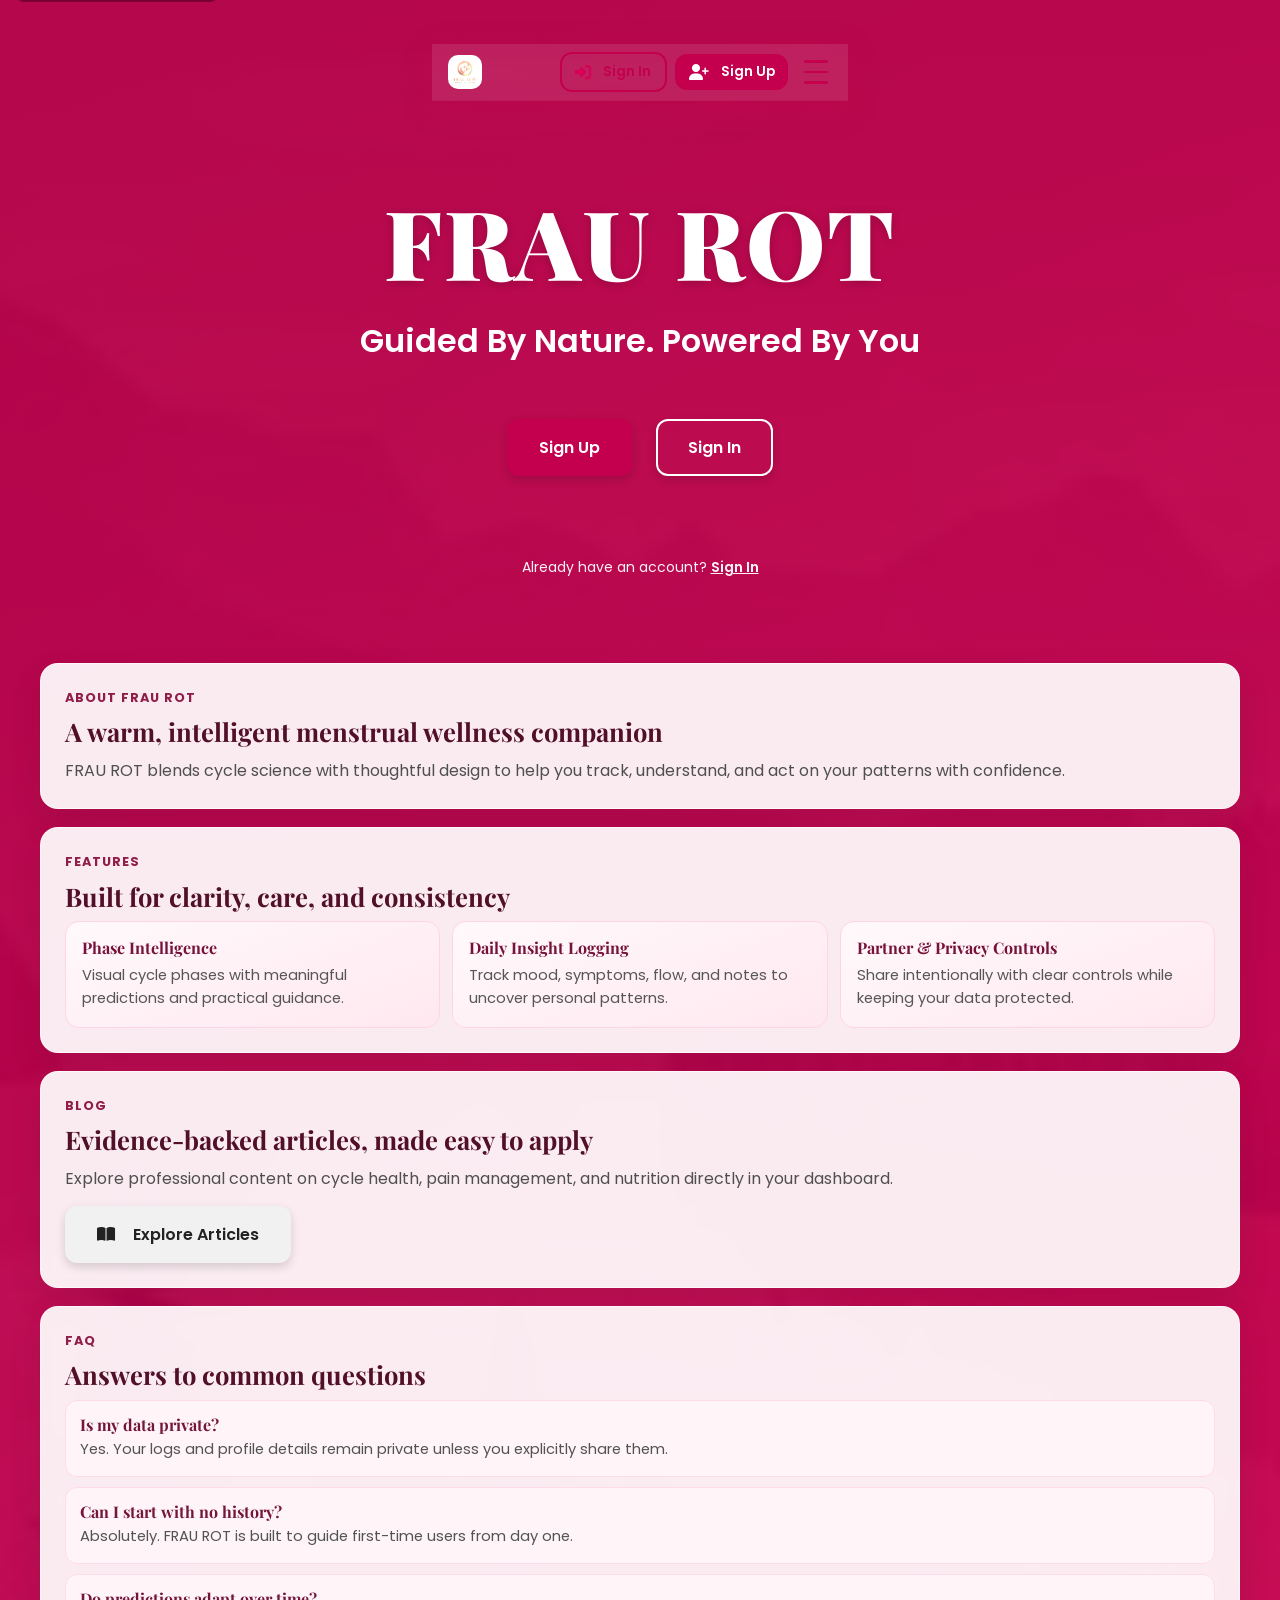
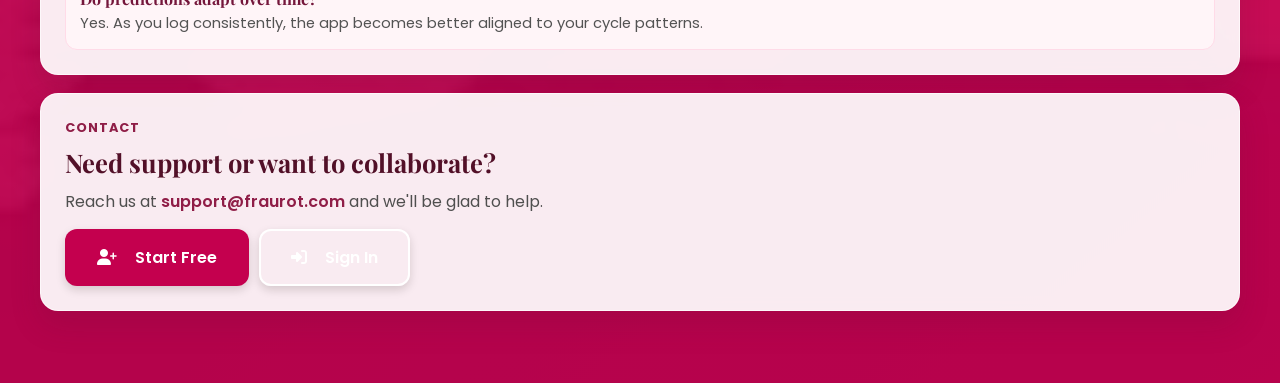
==== commit 98eaa8fe: "pages added" ====
--- a/index.html
+++ b/index.html
@@ -1,6 +1,12 @@
 <!DOCTYPE html>
 <html lang="en">
 <head>
+  <!--
+    document metadata:
+    - charset defines text encoding
+    - viewport ensures responsive behavior on phones/tablets
+    - description is used by search engines
+  -->
   <meta charset="UTF-8">
   <meta name="viewport" content="width=device-width, initial-scale=1.0">
   <meta name="description" content="FRAU ROT - Menstrual health app. Guided by nature. Powered by you.">
@@ -13,12 +19,21 @@
   <link rel="stylesheet" href="https://cdnjs.cloudflare.com/ajax/libs/font-awesome/6.4.0/css/all.min.css">
 
   <!-- Styles -->
+  <!--
+    Main stylesheet lives at src/style.css. This contains all visual styling
+    for layout, colors, typography, and components.
+  -->
   <link rel="stylesheet" href="src/style.css">
 </head>
 
 <body>
+  <!--
+    Accessibility note:
+    - skip-link helps keyboard users jump to main content immediately.
+  -->
   <a class="skip-link" href="#hero-page">Skip to main content</a>
-  <!-- Page Container -->
+
+  <!-- Page Container: root wrapper for the app; all sections are inside -->
   <div id="app-container" class="app-container">
 
     <!-- ===================================
@@ -26,6 +41,11 @@
          =================================== -->
 
     <!-- Hero Section -->
+    <!--
+      The hero section is the first view a user sees.
+      It includes navigation and CTA buttons to sign in/up.
+      The class .page-section allows JS to show/hide pages via .hidden.
+    -->
     <section id="hero-page" class="page-section hero">
       <nav class="navbar">
         <div class="navbar__container">
@@ -35,12 +55,12 @@
           </div>
           
           <div class="navbar__menu">
-            <a href="#hero-page" class="navbar__link" data-scroll-target="hero-page"><i class="fas fa-home"></i> Home</a>
-            <a href="#landing-about" class="navbar__link" data-scroll-target="landing-about"><i class="fas fa-info-circle"></i> About</a>
-            <a href="#landing-features" class="navbar__link" data-scroll-target="landing-features"><i class="fas fa-star"></i> Features</a>
-            <a href="#landing-blog" class="navbar__link" data-scroll-target="landing-blog"><i class="fas fa-book"></i> Blog</a>
-            <a href="#landing-faq" class="navbar__link" data-scroll-target="landing-faq"><i class="fas fa-question-circle"></i> FAQ</a>
-            <a href="#landing-contact" class="navbar__link" data-scroll-target="landing-contact"><i class="fas fa-envelope"></i> Contact</a>
+            <a href="index.html" class="navbar__link"><i class="fas fa-home"></i> Home</a>
+            <a href="pages/about.html" class="navbar__link"><i class="fas fa-info-circle"></i> About</a>
+            <a href="pages/features.html" class="navbar__link"><i class="fas fa-star"></i> Features</a>
+            <a href="pages/blog.html" class="navbar__link"><i class="fas fa-book"></i> Blog</a>
+            <a href="pages/faq.html" class="navbar__link"><i class="fas fa-question-circle"></i> FAQ</a>
+            <a href="pages/contact.html" class="navbar__link"><i class="fas fa-envelope"></i> Contact</a>
           </div>
 
           <div class="navbar__actions">
@@ -143,7 +163,130 @@
     </section>
 
     <!-- Sign Up Section -->
+    <!--
+      This page is hidden by default (class hidden).
+      JavaScript switches visible sections (hero, signup, login) as users interact.
+    -->
     <section id="signup-page" class="page-section signup hidden">
+      <nav class="navbar">
+        <div class="navbar__container">
+          <div class="navbar__logo">
+            <img src="images/frau rot.jpg" alt="FRAU ROT Logo">
+            <span class="navbar__brand">FRAU ROT</span>
+          </div>
+          <div class="navbar__menu">
+            <a href="index.html" class="navbar__link"><i class="fas fa-home"></i> Home</a>
+            <a href="pages/about.html" class="navbar__link"><i class="fas fa-info-circle"></i> About</a>
+            <a href="pages/features.html" class="navbar__link"><i class="fas fa-star"></i> Features</a>
+            <a href="pages/blog.html" class="navbar__link"><i class="fas fa-book"></i> Blog</a>
+            <a href="pages/faq.html" class="navbar__link"><i class="fas fa-question-circle"></i> FAQ</a>
+            <a href="pages/contact.html" class="navbar__link"><i class="fas fa-envelope"></i> Contact</a>
+          </div>
+
+          <div class="navbar__actions">
+            <button class="navbar__btn navbar__btn--outline" onclick="navigateTo('login-page')">
+              <i class="fas fa-sign-in-alt"></i> Sign In
+            </button>
+            <button class="navbar__btn navbar__btn--primary" onclick="navigateTo('signup-page')">
+              <i class="fas fa-user-plus"></i> Sign Up
+            </button>
+          </div>
+
+          <button class="navbar__toggle" type="button" aria-label="Toggle navigation menu" aria-expanded="false">
+            <span></span>
+            <span></span>
+            <span></span>
+          </button>
+        </div>
+      </nav>
+
+      <div class="container">
+        <div class="section-banner">
+          <div class="section-banner__text">
+            <h2 class="section-title">Hello Beautiful,</h2>
+            <p class="section-subtitle">Create your account and start your wellness journey</p>
+          </div>
+          <div class="section-banner__image">
+            <img src="images/meditation.jpg" alt="Woman meditating for period wellness">
+          </div>
+        </div>
+
+        <div class="form-container">
+          <p class="form-instruction"><i class="fas fa-lock"></i> Your information is private and secure. We'll never share your data.</p>
+
+          <form class="form" id="signup-form">
+            <div class="form-group">
+              <label class="form-label" for="signup-email"><i class="fas fa-envelope"></i> Email</label>
+              <input id="signup-email" type="email" class="form-input form-input--underline" placeholder="Email address" autocomplete="email" required/>
+            </div>
+
+            <div class="form-row">
+              <div class="form-group">
+                <label class="form-label" for="signup-password"><i class="fas fa-lock"></i> Password</label>
+                <input id="signup-password" type="password" class="form-input form-input--underline" placeholder="Password" autocomplete="new-password" required/>
+              </div>
+              <div class="form-group">
+                <label class="form-label" for="signup-password-confirm"><i class="fas fa-lock"></i> Confirm</label>
+                <input id="signup-password-confirm" type="password" class="form-input form-input--underline" placeholder="Confirm Password" autocomplete="new-password" required/>
+              </div>
+            </div>
+
+            <div class="form-buttons">
+              <button type="button" class="btn btn--light">
+                <i class="fab fa-google"></i> Continue with Google
+              </button>
+              <button type="submit" class="btn btn--primary">Create Account</button>
+            </div>
+          </form>
+
+          <p class="form-agreement">By signing up, you agree to our <a href="#" class="link">Terms of Service</a> and <a href="#" class="link">Privacy Policy</a></p>
+        </div>
+      </div>
+
+      <!-- Footer -->
+      <footer class="footer">
+        <div class="footer__content">
+          <div class="footer__section">
+            <h4><i class="fas fa-heart"></i> About FRAU ROT</h4>
+            <p>Your intelligent menstrual health companion, helping you understand your body naturally.</p>
+          </div>
+          <div class="footer__section">
+            <h4><i class="fas fa-link"></i> Quick Links</h4>
+            <ul>
+              <li><a href="#"><i class="fas fa-info-circle"></i> About Us</a></li>
+              <li><a href="#"><i class="fas fa-question-circle"></i> FAQ</a></li>
+              <li><a href="#"><i class="fas fa-book"></i> Blog</a></li>
+              <li><a href="#"><i class="fas fa-headset"></i> Support</a></li>
+            </ul>
+          </div>
+          <div class="footer__section">
+            <h4><i class="fas fa-phone"></i> Contact</h4>
+            <p><i class="fas fa-envelope"></i> support@fraurot.com</p>
+            <p><i class="fas fa-phone"></i> +1 (555) 123-4567</p>
+            <p><i class="fas fa-map-marker-alt"></i> San Francisco, CA</p>
+          </div>
+          <div class="footer__section">
+            <h4><i class="fas fa-share-alt"></i> Follow</h4>
+            <div class="social-links">
+              <a href="#" class="social-link" title="Facebook"><i class="fab fa-facebook-f"></i></a>
+              <a href="#" class="social-link" title="Instagram"><i class="fab fa-instagram"></i></a>
+              <a href="#" class="social-link" title="Twitter"><i class="fab fa-twitter"></i></a>
+              <a href="#" class="social-link" title="LinkedIn"><i class="fab fa-linkedin-in"></i></a>
+            </div>
+          </div>
+        </div>
+        <div class="footer__bottom">
+          <p>&copy; 2026 FRAU ROT. All rights reserved. | <a href="#">Privacy Policy</a> | <a href="#">Terms of Service</a> | <a href="#">Cookie Policy</a></p>
+        </div>
+      </footer>
+    </section>
+
+    <!-- Login Section -->
+    <!--
+      Similar to sign-up, the login section starts hidden.
+      JS toggles it in response to user actions (navigateTo function).
+    -->
+    <section id="login-page" class="page-section login hidden">
       <nav class="navbar">
         <div class="navbar__container">
           <div class="navbar__logo">
@@ -180,43 +323,50 @@
       <div class="container">
         <div class="section-banner">
           <div class="section-banner__text">
-            <h2 class="section-title">Hello Beautiful,</h2>
-            <p class="section-subtitle">Create your account and start your wellness journey</p>
+            <h2 class="section-title">Welcome Back, Ewura</h2>
+            <p class="section-subtitle">Continue your wellness journey with us</p>
           </div>
           <div class="section-banner__image">
-            <img src="images/meditation.jpg" alt="Woman meditating for period wellness">
+            <img src="images/vector of woc.jpg" alt="Women illustration">
           </div>
         </div>
 
         <div class="form-container">
-          <p class="form-instruction"><i class="fas fa-lock"></i> Your information is private and secure. We'll never share your data.</p>
-
-          <form class="form" id="signup-form">
-            <div class="form-group">
-              <label class="form-label" for="signup-email"><i class="fas fa-envelope"></i> Email</label>
-              <input id="signup-email" type="email" class="form-input form-input--underline" placeholder="Email address" autocomplete="email" required/>
-            </div>
-
+          <form class="form" id="login-form">
             <div class="form-row">
               <div class="form-group">
-                <label class="form-label" for="signup-password"><i class="fas fa-lock"></i> Password</label>
-                <input id="signup-password" type="password" class="form-input form-input--underline" placeholder="Password" autocomplete="new-password" required/>
+                <label class="form-label" for="login-email"><i class="fas fa-envelope"></i> Email</label>
+                <input id="login-email" type="email" class="form-input form-input--underline" placeholder="Email address" autocomplete="email" required/>
               </div>
               <div class="form-group">
-                <label class="form-label" for="signup-password-confirm"><i class="fas fa-lock"></i> Confirm</label>
-                <input id="signup-password-confirm" type="password" class="form-input form-input--underline" placeholder="Confirm Password" autocomplete="new-password" required/>
+                <label class="form-label" for="login-password"><i class="fas fa-lock"></i> Password</label>
+                <input id="login-password" type="password" class="form-input form-input--underline" placeholder="Password" autocomplete="current-password" required/>
+              </div>
+            </div>
+
+            <div class="signin-options">
+              <div class="signin-option">
+                <input type="checkbox" id="apple-signin" class="checkbox">
+                <label for="apple-signin" class="checkbox-label"><i class="fab fa-apple"></i> Enable Sign In With Apple</label>
               </div>
             </div>
 
             <div class="form-buttons">
-              <button type="button" class="btn btn--light">
+              <button type="button" class="btn btn--apple" id="login-apple-btn">
+                <i class="fab fa-apple"></i> Sign In with Apple
+              </button>
+              <button type="button" class="btn btn--light" id="login-google-btn">
                 <i class="fab fa-google"></i> Continue with Google
               </button>
-              <button type="submit" class="btn btn--primary">Create Account</button>
+              <button type="submit" class="btn btn--primary" id="login-submit-btn">Sign In</button>
             </div>
           </form>
 
-          <p class="form-agreement">By signing up, you agree to our <a href="#" class="link">Terms of Service</a> and <a href="#" class="link">Privacy Policy</a></p>
+          <div class="login-footer">
+            <a href="#" class="link"><i class="fas fa-key"></i> Forgot your password?</a>
+            <span class="separator">&bull;</span>
+            <a href="#" onclick="navigateTo('signup-page')" class="link"><i class="fas fa-user-plus"></i> Create account</a>
+          </div>
         </div>
       </div>
 
@@ -239,131 +389,8 @@
           <div class="footer__section">
             <h4><i class="fas fa-phone"></i> Contact</h4>
             <p><i class="fas fa-envelope"></i> support@fraurot.com</p>
-            <p><i class="fas fa-phone"></i> +1 (555) 123-4567</p>
-            <p><i class="fas fa-map-marker-alt"></i> San Francisco, CA</p>
-          </div>
-          <div class="footer__section">
-            <h4><i class="fas fa-share-alt"></i> Follow</h4>
-            <div class="social-links">
-              <a href="#" class="social-link" title="Facebook"><i class="fab fa-facebook-f"></i></a>
-              <a href="#" class="social-link" title="Instagram"><i class="fab fa-instagram"></i></a>
-              <a href="#" class="social-link" title="Twitter"><i class="fab fa-twitter"></i></a>
-              <a href="#" class="social-link" title="LinkedIn"><i class="fab fa-linkedin-in"></i></a>
-            </div>
-          </div>
-        </div>
-        <div class="footer__bottom">
-          <p>&copy; 2026 FRAU ROT. All rights reserved. | <a href="#">Privacy Policy</a> | <a href="#">Terms of Service</a> | <a href="#">Cookie Policy</a></p>
-        </div>
-      </footer>
-    </section>
-
-    <!-- Login Section -->
-    <section id="login-page" class="page-section login hidden">
-      <nav class="navbar">
-        <div class="navbar__container">
-          <div class="navbar__logo">
-            <img src="images/frau rot.jpg" alt="FRAU ROT Logo">
-            <span class="navbar__brand">FRAU ROT</span>
-          </div>
-          
-          <div class="navbar__menu">
-            <a href="#" class="navbar__link" onclick="navigateTo('hero-page')"><i class="fas fa-home"></i> Home</a>
-            <a href="#" class="navbar__link"><i class="fas fa-info-circle"></i> About</a>
-            <a href="#" class="navbar__link"><i class="fas fa-star"></i> Features</a>
-            <a href="#" class="navbar__link"><i class="fas fa-book"></i> Blog</a>
-            <a href="#" class="navbar__link"><i class="fas fa-question-circle"></i> FAQ</a>
-            <a href="#" class="navbar__link"><i class="fas fa-envelope"></i> Contact</a>
-          </div>
-
-          <div class="navbar__actions">
-            <button class="navbar__btn navbar__btn--outline" onclick="navigateTo('login-page')">
-              <i class="fas fa-sign-in-alt"></i> Sign In
-            </button>
-            <button class="navbar__btn navbar__btn--primary" onclick="navigateTo('signup-page')">
-              <i class="fas fa-user-plus"></i> Sign Up
-            </button>
-          </div>
-
-          <button class="navbar__toggle" type="button" aria-label="Toggle navigation menu" aria-expanded="false">
-            <span></span>
-            <span></span>
-            <span></span>
-          </button>
-        </div>
-      </nav>
-
-      <div class="container">
-        <div class="section-banner">
-          <div class="section-banner__text">
-            <h2 class="section-title">Welcome Back, Ewura</h2>
-            <p class="section-subtitle">Continue your wellness journey with us</p>
-          </div>
-          <div class="section-banner__image">
-            <img src="images/vector of woc.jpg" alt="Women illustration">
-          </div>
-        </div>
-
-        <div class="form-container">
-          <form class="form" id="login-form">
-            <div class="form-row">
-              <div class="form-group">
-                <label class="form-label" for="login-email"><i class="fas fa-envelope"></i> Email</label>
-                <input id="login-email" type="email" class="form-input form-input--underline" placeholder="Email address" autocomplete="email" required/>
-              </div>
-              <div class="form-group">
-                <label class="form-label" for="login-password"><i class="fas fa-lock"></i> Password</label>
-                <input id="login-password" type="password" class="form-input form-input--underline" placeholder="Password" autocomplete="current-password" required/>
-              </div>
-            </div>
-
-            <div class="signin-options">
-              <div class="signin-option">
-                <input type="checkbox" id="apple-signin" class="checkbox">
-                <label for="apple-signin" class="checkbox-label"><i class="fab fa-apple"></i> Enable Sign In With Apple</label>
-              </div>
-            </div>
-
-            <div class="form-buttons">
-              <button type="button" class="btn btn--apple" id="login-apple-btn">
-                <i class="fab fa-apple"></i> Sign In with Apple
-              </button>
-              <button type="button" class="btn btn--light" id="login-google-btn">
-                <i class="fab fa-google"></i> Continue with Google
-              </button>
-              <button type="submit" class="btn btn--primary" id="login-submit-btn">Sign In</button>
-            </div>
-          </form>
-
-          <div class="login-footer">
-            <a href="#" class="link"><i class="fas fa-key"></i> Forgot your password?</a>
-            <span class="separator">&bull;</span>
-            <a href="#" onclick="navigateTo('signup-page')" class="link"><i class="fas fa-user-plus"></i> Create account</a>
-          </div>
-        </div>
-      </div>
-
-      <!-- Footer -->
-      <footer class="footer">
-        <div class="footer__content">
-          <div class="footer__section">
-            <h4><i class="fas fa-heart"></i> About FRAU ROT</h4>
-            <p>Your intelligent menstrual health companion, helping you understand your body naturally.</p>
-          </div>
-          <div class="footer__section">
-            <h4><i class="fas fa-link"></i> Quick Links</h4>
-            <ul>
-              <li><a href="#"><i class="fas fa-info-circle"></i> About Us</a></li>
-              <li><a href="#"><i class="fas fa-question-circle"></i> FAQ</a></li>
-              <li><a href="#"><i class="fas fa-book"></i> Blog</a></li>
-              <li><a href="#"><i class="fas fa-headset"></i> Support</a></li>
-            </ul>
-          </div>
-          <div class="footer__section">
-            <h4><i class="fas fa-phone"></i> Contact</h4>
-            <p><i class="fas fa-envelope"></i> support@fraurot.com</p>
-            <p><i class="fas fa-phone"></i> +1 (555) 123-4567</p>
-            <p><i class="fas fa-map-marker-alt"></i> San Francisco, CA</p>
+            <p><i class="fas fa-phone"></i> +233 50 019 765</p>
+            <p><i class="fas fa-map-marker-alt"></i>  Tema, Gh</p>
           </div>
           <div class="footer__section">
             <h4><i class="fas fa-share-alt"></i> Follow</h4>
@@ -401,7 +428,7 @@
         <h2 class="onboarding-question"><i class="fas fa-calendar-alt"></i> What is your typical cycle length?</h2>
         <p class="onboarding-hint"><i class="fas fa-info-circle"></i> This helps us predict your cycle phases</p>
         
-        <div class="chips-container">
+        <div class="chips-container" id="cycle-length-chips">
           <button class="chip" onclick="selectChip(this, 'cycle-length', 21)">21 days</button>
           <button class="chip" onclick="selectChip(this, 'cycle-length', 24)">24 days</button>
           <button class="chip" onclick="selectChip(this, 'cycle-length', 28)">28 days</button>
@@ -452,7 +479,7 @@
         <!-- Main Content -->
         <main class="main-content">
           <div class="dashboard-header">
-            <h1 class="page-title"><i class="fas fa-home"></i> Welcome Back, Ewura</h1>
+            <h1 class="page-title"><i class="fas fa-home"></i> Welcome Back, <span id="dashboard-welcome-name">Ewura</span></h1>
             <p class="page-subtitle">Your cycle, your insights, your power 💜</p>
           </div>
 
@@ -461,9 +488,9 @@
             <div class="card card--today">
               <h2 class="card__title"><i class="fas fa-heart"></i> How You're Feeling</h2>
               <div class="today-phase">
-                <div class="phase-badge phase-badge--menstrual">Menstrual Phase</div>
-                <p class="today-info">You're on Day 2 of your cycle</p>
-                <p class="today-subtext">Take it easy. You deserve rest today 🫂</p>
+                <div id="today-phase-badge" class="phase-badge phase-badge--menstrual">Menstrual Phase</div>
+                <p id="today-info" class="today-info">You're on Day 2 of your cycle</p>
+                <p id="today-subtext" class="today-subtext">Take it easy. You deserve rest today 🫂</p>
               </div>
             </div>
 
@@ -473,7 +500,7 @@
               <button class="btn btn--primary btn--block" onclick="navigateTo('add-period-page')">
                 <i class="fas fa-calendar-plus"></i> Log Your Period
               </button>
-              <button class="btn btn--light btn--block">
+              <button id="record-feel-btn" class="btn btn--light btn--block" onclick="navigateTo('insights-page')">
                 <i class="fas fa-pen-fancy"></i> Record How You Feel
               </button>
             </div>
@@ -614,15 +641,15 @@
                 <h3 class="card__title"><i class="fas fa-chart-pie"></i> Summary</h3>
                 <div class="summary-item">
                   <span class="summary-label"><i class="fas fa-circle-dot"></i> Cycle Phase:</span>
-                  <span class="summary-value">Menstrual</span>
+                  <span id="summary-phase" class="summary-value">Menstrual</span>
                 </div>
                 <div class="summary-item">
                   <span class="summary-label"><i class="fas fa-calendar-days"></i> Day:</span>
-                  <span class="summary-value">2 of 28</span>
+                  <span id="summary-day" class="summary-value">2 of 28</span>
                 </div>
                 <div class="summary-item">
                   <span class="summary-label"><i class="fas fa-star"></i> Next Event:</span>
-                  <span class="summary-value">Ovulation (8 days)</span>
+                  <span id="summary-next-event" class="summary-value">Ovulation (8 days)</span>
                 </div>
               </div>
             </div>
@@ -867,26 +894,30 @@
             <div class="card">
               <h2 class="card__title"><i class="fas fa-user"></i> Account Information</h2>
               <div class="form-group">
-                <label class="form-label">Name</label>
-                <input type="text" class="form-input form-input--underline" value="Ewura" />
+                <label class="form-label" for="profile-name">Name</label>
+                <input id="profile-name" type="text" class="form-input form-input--underline" value="" />
               </div>
               <div class="form-group">
-                <label class="form-label">Email</label>
-                <input type="email" class="form-input form-input--underline" value="ewura@example.com" />
-              </div>
-              <button class="btn btn--primary" style="margin-top: 16px;"><i class="fas fa-save"></i> Save Changes</button>
+                <label class="form-label" for="profile-email">Email</label>
+                <input id="profile-email" type="email" class="form-input form-input--underline" value="" />
+              </div>
+              <button id="profile-save-btn" class="btn btn--primary" style="margin-top: 16px;"><i class="fas fa-save"></i> Save Changes</button>
             </div>
 
             <!-- Cycle Settings -->
             <div class="card">
               <h2 class="card__title"><i class="fas fa-cog"></i> Cycle Preferences</h2>
               <div class="form-group">
-                <label class="form-label">Average Cycle Length</label>
-                <select class="form-input form-input--underline">
-                  <option>28 days</option>
-                  <option>26 days</option>
-                  <option>30 days</option>
-                  <option>32 days</option>
+                <label class="form-label" for="profile-cycle-length">Average Cycle Length</label>
+                <select id="profile-cycle-length" class="form-input form-input--underline">
+                  <option value="21">21 days</option>
+                  <option value="24">24 days</option>
+                  <option value="26">26 days</option>
+                  <option value="28">28 days</option>
+                  <option value="30">30 days</option>
+                  <option value="32">32 days</option>
+                  <option value="35">35 days</option>
+                  <option value="40">40 days</option>
                 </select>
               </div>
               <div class="form-group">
@@ -992,58 +1023,12 @@
           <h1 class="page-title"><i class="fas fa-calendar-alt"></i> Your Calendar</h1>
           <div class="card">
             <div class="calendar-header">
-              <button class="btn btn--light btn--sm" type="button" aria-label="Previous month"><i class="fas fa-chevron-left"></i></button>
-              <h2 style="text-align: center; flex: 1;">March 2026</h2>
-              <button class="btn btn--light btn--sm" type="button" aria-label="Next month"><i class="fas fa-chevron-right"></i></button>
-            </div>
-            <div class="calendar-grid">
-              <div class="calendar-weekday">Sun</div>
-              <div class="calendar-weekday">Mon</div>
-              <div class="calendar-weekday">Tue</div>
-              <div class="calendar-weekday">Wed</div>
-              <div class="calendar-weekday">Thu</div>
-              <div class="calendar-weekday">Fri</div>
-              <div class="calendar-weekday">Sat</div>
-              
-              <!-- Empty cells for alignment -->
-              <div></div>
-              <div class="calendar-date">1</div>
-              <div class="calendar-date">2</div>
-              <div class="calendar-date">3</div>
-              <div class="calendar-date">4</div>
-              <div class="calendar-date">5</div>
-              <div class="calendar-date">6</div>
-              
-              <!-- Period days (1-5) -->
-              <div class="calendar-date period-day phase-menstrual" title="Day 1 - Menstrual">7</div>
-              <div class="calendar-date period-day phase-menstrual" title="Day 2 - Menstrual">8</div>
-              <div class="calendar-date period-day phase-menstrual" title="Day 3 - Menstrual">9</div>
-              <div class="calendar-date period-day phase-menstrual" title="Day 4 - Menstrual">10</div>
-              <div class="calendar-date period-day phase-menstrual" title="Day 5 - Menstrual">11</div>
-              <div class="calendar-date">12</div>
-              <div class="calendar-date">13</div>
-              
-              <!-- Follicular phase -->
-              <div class="calendar-date phase-follicular" title="Follicular Phase">14</div>
-              <div class="calendar-date phase-follicular" title="Follicular Phase">15</div>
-              <div class="calendar-date phase-follicular" title="Follicular Phase">16</div>
-              <div class="calendar-date phase-follicular" title="Ovulation Window">17</div>
-              <div class="calendar-date phase-ovulation fertile" title="Ovulation - High Fertility"><i class="fas fa-egg" style="font-size: 12px;"></i> 18</div>
-              <div class="calendar-date phase-ovulation fertile" title="High Fertility">19</div>
-              <div class="calendar-date phase-ovulation fertile" title="High Fertility">20</div>
-              
-              <div class="calendar-date phase-luteal" title="Luteal Phase">21</div>
-              <div class="calendar-date phase-luteal" title="Luteal Phase">22</div>
-              <div class="calendar-date phase-luteal" title="Luteal Phase">23</div>
-              <div class="calendar-date phase-luteal" title="Luteal Phase">24</div>
-              <div class="calendar-date phase-luteal" title="Luteal Phase">25</div>
-              <div class="calendar-date phase-luteal" title="Luteal Phase">26</div>
-              <div class="calendar-date phase-luteal" title="Luteal Phase">27</div>
-              
-              <div class="calendar-date">28</div>
-              <div class="calendar-date today">29</div>
-              <div class="calendar-date">30</div>
-              <div class="calendar-date">31</div>
+              <button class="btn btn--light btn--sm" type="button" aria-label="Previous month" onclick="goToPreviousMonth()"><i class="fas fa-chevron-left"></i></button>
+              <h2 id="calendar-month-title" style="text-align: center; flex: 1;">March 2026</h2>
+              <button class="btn btn--light btn--sm" type="button" aria-label="Next month" onclick="goToNextMonth()"><i class="fas fa-chevron-right"></i></button>
+            </div>
+            <div id="calendar-grid-container">
+              <!-- Calendar will be generated here -->
             </div>
           </div>
 
@@ -1476,7 +1461,7 @@
           
           <div class="card">
             <h2 class="card__title">Recent Entries</h2>
-            <div class="logs-timeline">
+            <div id="logs-timeline" class="logs-timeline">
               <div class="log-entry">
                 <div class="log-date">March 8, 2026</div>
                 <div class="log-content">
--- a/src/style.css
+++ b/src/style.css
@@ -2,6 +2,11 @@
    FRAU ROT - COMPREHENSIVE DESIGN SYSTEM
    ============================================ */
 
+/*
+  :root is the highest scope in CSS. Properties defined here (variables)
+  are available globally in the entire stylesheet. Use var(--your-var)
+  to reference them.
+*/
 :root {
   /* Colors */
   --color-primary-pink: #C4004E;
@@ -65,6 +70,10 @@
    RESET & BASE STYLES
    ============================================ */
 
+/*
+  Reset styles help eliminate browser default spacing and layout
+  inconsistencies across Chrome, Firefox, Safari, etc.
+*/
 * {
   margin: 0;
   padding: 0;
@@ -103,11 +112,15 @@
    PAGE SECTION MANAGEMENT
    ============================================ */
 
+/*
+  .page-section is a common pattern for SPA-style pages: by default hidden
+  and only one section is visible when the app JavaScript adds/removes
+  .hidden. Keeps the page fast and prevents layout flashing.
+*/
 .page-section {
   display: none;
   min-height: 100vh;
 }
-
 .page-section:not(.hidden) {
   display: flex;
   flex-direction: column;
@@ -136,6 +149,10 @@
    HERO SECTION (Landing Page)
    ============================================ */
 
+/*
+  .hero is the first full-screen landing section with background image,
+  gradient overlay and centered text. It usually carries the main CTA.
+*/
 .hero {
   position: relative;
   min-height: 100vh;
@@ -170,11 +187,18 @@
   top: 0;
   left: 0;
   right: 0;
-  background: rgba(255, 255, 255, 0.95);
-  backdrop-filter: blur(10px);
-  box-shadow: 0 2px 20px rgba(0, 0, 0, 0.08);
+  background: linear-gradient(135deg, rgba(255, 255, 255, 0.95), rgba(255, 255, 255, 0.85));
+  border-bottom: 1px solid rgba(196, 0, 78, 0.2);
+  backdrop-filter: blur(12px);
+  box-shadow: 0 8px 30px rgba(196, 0, 78, 0.25);
   z-index: 1000;
-  transition: all var(--transition-normal);
+  transition: all var(--transition-fast);
+}
+
+.navbar--scrolled {
+  background: linear-gradient(135deg, rgba(255, 255, 255, 1), rgba(255, 255, 255, 0.95));
+  box-shadow: 0 12px 32px rgba(196, 0, 78, 0.3);
+  transform: translateY(-2px);
 }
 
 .navbar__container {
@@ -238,6 +262,8 @@
   font-size: 1rem;
   color: var(--color-primary-pink);
   transition: all var(--transition-fast);
+  filter: brightness(1.1);
+  text-shadow: 0 1px 2px rgba(196, 0, 78, 0.3);
 }
 
 .navbar__link::after {
@@ -285,6 +311,8 @@
 
 .navbar__btn i {
   font-size: 1rem;
+  filter: brightness(1.1);
+  text-shadow: 0 1px 2px rgba(196, 0, 78, 0.3);
 }
 
 .navbar__btn--outline {
@@ -427,6 +455,11 @@
    BUTTON COMPONENT
    ============================================ */
 
+/*
+  Reusable button base class. Use modifiers like .btn--primary,
+  .btn--secondary, .btn--light for color variants. This is how BEM
+  conventions create maintainable UI systems.
+*/
 .btn {
   padding: var(--spacing-md) var(--spacing-xl);
   border: none;
@@ -484,6 +517,12 @@
    FORM COMPONENTS
    ============================================ */
 
+/*
+  Form styles are structured with utility classes:
+  - .form-group holds each label+input set
+  - .form-row handles grid layout for two-column inputs
+  - .form-input variants control visual states
+*/
 .form {
   width: 100%;
   display: flex;
@@ -856,6 +895,11 @@
    DASHBOARD COMPONENTS
    ============================================ */
 
+/*
+  Dashboard cards and layout preserve global spacing, color, and performance.
+  .dashboard-grid is a responsive card grid, .card has hover effects, and
+  modifiers control variants like .card--today and .card--summary.
+*/
 .dashboard-grid {
   display: grid;
   grid-template-columns: 1fr 1fr;
@@ -2682,25 +2726,595 @@
 }
 
 /* ============================================
-   UTILITY CLASSES
-   ============================================ */
-
-.text-center {
+   PROFESSIONAL PAGE STYLES
+   ============================================ */
+
+/* Page Headers */
+.page-header {
+  background: linear-gradient(135deg, rgba(196, 0, 78, 0.05), rgba(255, 240, 243, 0.3));
+  padding: var(--spacing-3xl) 0 var(--spacing-2xl) 0;
   text-align: center;
-}
-
-.mt-lg {
-  margin-top: var(--spacing-lg);
-}
-
-.mb-lg {
+  border-bottom: 1px solid rgba(196, 0, 78, 0.1);
+  margin-bottom: var(--spacing-3xl);
+}
+
+.page-header__title {
+  font-size: var(--font-size-section-title);
+  font-weight: 700;
+  color: var(--color-text-primary);
+  margin-bottom: var(--spacing-md);
+  display: flex;
+  align-items: center;
+  justify-content: center;
+  gap: var(--spacing-md);
+}
+
+.page-header__title i {
+  color: var(--color-primary-pink);
+  font-size: 2rem;
+}
+
+.page-header__subtitle {
+  font-size: 18px;
+  color: var(--color-text-light);
+  max-width: 600px;
+  margin: 0 auto;
+  line-height: 1.6;
+  font-weight: 400;
+}
+
+/* Content Sections */
+.content-section {
+  margin-bottom: var(--spacing-3xl);
+}
+
+.content-section__header {
+  text-align: center;
+  margin-bottom: var(--spacing-2xl);
+}
+
+.content-section__title {
+  font-size: 32px;
+  font-weight: 700;
+  color: var(--color-text-primary);
+  margin-bottom: var(--spacing-md);
+  display: flex;
+  align-items: center;
+  justify-content: center;
+  gap: var(--spacing-md);
+}
+
+.content-section__title i {
+  color: var(--color-primary-pink);
+}
+
+.content-section__description {
+  font-size: 16px;
+  color: var(--color-text-light);
+  max-width: 700px;
+  margin: 0 auto;
+  line-height: 1.7;
+}
+
+/* Feature Cards */
+.feature-grid {
+  display: grid;
+  grid-template-columns: repeat(auto-fit, minmax(300px, 1fr));
+  gap: var(--spacing-2xl);
+  margin-top: var(--spacing-2xl);
+}
+
+.feature-card {
+  background: var(--color-white);
+  border-radius: var(--radius-card);
+  padding: var(--spacing-2xl);
+  box-shadow: var(--shadow-card);
+  border: 1px solid rgba(196, 0, 78, 0.08);
+  transition: all var(--transition-smooth);
+  position: relative;
+  overflow: hidden;
+}
+
+.feature-card::before {
+  content: '';
+  position: absolute;
+  top: 0;
+  left: 0;
+  right: 0;
+  height: 4px;
+  background: linear-gradient(90deg, var(--color-primary-pink), var(--color-follicular));
+  border-radius: var(--radius-card) var(--radius-card) 0 0;
+}
+
+.feature-card:hover {
+  transform: translateY(-8px);
+  box-shadow: var(--shadow-medium);
+  border-color: rgba(196, 0, 78, 0.15);
+}
+
+.feature-card__icon {
+  width: 64px;
+  height: 64px;
+  background: linear-gradient(135deg, var(--color-primary-pink), var(--color-follicular));
+  border-radius: 50%;
+  display: flex;
+  align-items: center;
+  justify-content: center;
+  color: white;
+  font-size: 24px;
   margin-bottom: var(--spacing-lg);
-}
-
-.flex-center {
+  box-shadow: 0 8px 24px rgba(196, 0, 78, 0.3);
+}
+
+.feature-card__title {
+  font-size: 20px;
+  font-weight: 700;
+  color: var(--color-text-primary);
+  margin-bottom: var(--spacing-md);
+}
+
+.feature-card__description {
+  font-size: 15px;
+  color: var(--color-text-light);
+  line-height: 1.6;
+  margin-bottom: var(--spacing-lg);
+}
+
+.feature-card__link {
+  display: inline-flex;
+  align-items: center;
+  gap: var(--spacing-sm);
+  color: var(--color-primary-pink);
+  text-decoration: none;
+  font-weight: 600;
+  font-size: 14px;
+  transition: all var(--transition-fast);
+}
+
+.feature-card__link:hover {
+  gap: var(--spacing-md);
+  text-decoration: underline;
+}
+
+/* FAQ Section */
+.faq-section {
+  max-width: 800px;
+  margin: 0 auto;
+}
+
+.faq-item {
+  background: var(--color-white);
+  border-radius: var(--radius-card);
+  margin-bottom: var(--spacing-lg);
+  box-shadow: var(--shadow-card);
+  border: 1px solid rgba(196, 0, 78, 0.08);
+  overflow: hidden;
+  transition: all var(--transition-fast);
+}
+
+.faq-item:hover {
+  box-shadow: var(--shadow-medium);
+  border-color: rgba(196, 0, 78, 0.15);
+}
+
+.faq-question {
+  width: 100%;
+  background: none;
+  border: none;
+  padding: var(--spacing-lg) var(--spacing-xl);
+  text-align: left;
+  font-size: 18px;
+  font-weight: 600;
+  color: var(--color-text-primary);
+  cursor: pointer;
+  display: flex;
+  align-items: center;
+  justify-content: space-between;
+  transition: all var(--transition-fast);
+}
+
+.faq-question:hover {
+  background: rgba(196, 0, 78, 0.05);
+}
+
+.faq-question::after {
+  content: '+';
+  font-size: 20px;
+  color: var(--color-primary-pink);
+  font-weight: 700;
+  transition: transform var(--transition-fast);
+}
+
+.faq-item.active .faq-question::after {
+  transform: rotate(45deg);
+}
+
+.faq-answer {
+  padding: 0 var(--spacing-xl) var(--spacing-lg) var(--spacing-xl);
+  color: var(--color-text-light);
+  line-height: 1.6;
+  font-size: 15px;
+  max-height: 0;
+  overflow: hidden;
+  transition: all var(--transition-smooth);
+}
+
+.faq-item.active .faq-answer {
+  max-height: 500px;
+  padding-top: var(--spacing-md);
+}
+
+/* Blog Articles */
+.blog-grid {
+  display: grid;
+  grid-template-columns: repeat(auto-fit, minmax(350px, 1fr));
+  gap: var(--spacing-2xl);
+  margin-top: var(--spacing-2xl);
+}
+
+.blog-card {
+  background: var(--color-white);
+  border-radius: var(--radius-card);
+  overflow: hidden;
+  box-shadow: var(--shadow-card);
+  transition: all var(--transition-smooth);
+  border: 1px solid rgba(196, 0, 78, 0.08);
+}
+
+.blog-card:hover {
+  transform: translateY(-8px);
+  box-shadow: var(--shadow-medium);
+  border-color: rgba(196, 0, 78, 0.15);
+}
+
+.blog-card__image {
+  height: 200px;
+  background: linear-gradient(135deg, var(--color-primary-pink), var(--color-follicular));
+  position: relative;
+  overflow: hidden;
+}
+
+.blog-card__image::before {
+  content: '';
+  position: absolute;
+  top: 0;
+  left: 0;
+  right: 0;
+  bottom: 0;
+  background: rgba(0, 0, 0, 0.1);
+}
+
+.blog-card__content {
+  padding: var(--spacing-xl);
+}
+
+.blog-card__meta {
+  display: flex;
+  align-items: center;
+  gap: var(--spacing-sm);
+  font-size: 12px;
+  color: var(--color-text-light);
+  margin-bottom: var(--spacing-md);
+  text-transform: uppercase;
+  letter-spacing: 0.5px;
+  font-weight: 600;
+}
+
+.blog-card__meta i {
+  color: var(--color-primary-pink);
+}
+
+.blog-card__title {
+  font-size: 20px;
+  font-weight: 700;
+  color: var(--color-text-primary);
+  margin-bottom: var(--spacing-md);
+  line-height: 1.3;
+}
+
+.blog-card__excerpt {
+  font-size: 15px;
+  color: var(--color-text-light);
+  line-height: 1.6;
+  margin-bottom: var(--spacing-lg);
+}
+
+.blog-card__link {
+  display: inline-flex;
+  align-items: center;
+  gap: var(--spacing-sm);
+  color: var(--color-primary-pink);
+  text-decoration: none;
+  font-weight: 600;
+  font-size: 14px;
+  transition: all var(--transition-fast);
+}
+
+.blog-card__link:hover {
+  gap: var(--spacing-md);
+  text-decoration: underline;
+}
+
+/* Contact Section */
+.contact-section {
+  display: grid;
+  grid-template-columns: 1fr 1fr;
+  gap: var(--spacing-3xl);
+  align-items: start;
+}
+
+.contact-info {
+  display: flex;
+  flex-direction: column;
+  gap: var(--spacing-xl);
+}
+
+.contact-item {
+  display: flex;
+  align-items: flex-start;
+  gap: var(--spacing-lg);
+}
+
+.contact-item__icon {
+  width: 48px;
+  height: 48px;
+  background: linear-gradient(135deg, var(--color-primary-pink), var(--color-follicular));
+  border-radius: 50%;
   display: flex;
   align-items: center;
   justify-content: center;
+  color: white;
+  font-size: 18px;
+  flex-shrink: 0;
+  box-shadow: 0 6px 20px rgba(196, 0, 78, 0.3);
+}
+
+.contact-item__content h3 {
+  font-size: 18px;
+  font-weight: 600;
+  color: var(--color-text-primary);
+  margin-bottom: var(--spacing-sm);
+}
+
+.contact-item__content p {
+  color: var(--color-text-light);
+  line-height: 1.6;
+  margin: 0;
+}
+
+.contact-item__content a {
+  color: var(--color-primary-pink);
+  text-decoration: none;
+  font-weight: 500;
+  transition: all var(--transition-fast);
+}
+
+.contact-item__content a:hover {
+  text-decoration: underline;
+}
+
+.contact-form {
+  background: var(--color-white);
+  padding: var(--spacing-2xl);
+  border-radius: var(--radius-card);
+  box-shadow: var(--shadow-card);
+  border: 1px solid rgba(196, 0, 78, 0.08);
+}
+
+.contact-form__title {
+  font-size: 24px;
+  font-weight: 700;
+  color: var(--color-text-primary);
+  margin-bottom: var(--spacing-lg);
+  text-align: center;
+}
+
+.contact-form .form-group {
+  margin-bottom: var(--spacing-lg);
+}
+
+.contact-form .form-input {
+  border: 1px solid rgba(196, 0, 78, 0.2);
+  border-radius: var(--radius-input);
+  padding: var(--spacing-md);
+  background: rgba(255, 240, 243, 0.3);
+  transition: all var(--transition-fast);
+}
+
+.contact-form .form-input:focus {
+  border-color: var(--color-primary-pink);
+  background: rgba(255, 240, 243, 0.5);
+  box-shadow: 0 4px 12px rgba(196, 0, 78, 0.12);
+}
+
+.contact-form .form-input--textarea {
+  resize: vertical;
+  min-height: 120px;
+}
+
+/* About Section */
+.about-section {
+  text-align: center;
+  max-width: 800px;
+  margin: 0 auto var(--spacing-3xl) auto;
+}
+
+.about-content {
+  background: var(--color-white);
+  padding: var(--spacing-3xl);
+  border-radius: var(--radius-card);
+  box-shadow: var(--shadow-card);
+  border: 1px solid rgba(196, 0, 78, 0.08);
+}
+
+.about-title {
+  font-size: 32px;
+  font-weight: 700;
+  color: var(--color-text-primary);
+  margin-bottom: var(--spacing-lg);
+  display: flex;
+  align-items: center;
+  justify-content: center;
+  gap: var(--spacing-md);
+}
+
+.about-title i {
+  color: var(--color-primary-pink);
+}
+
+.about-description {
+  font-size: 18px;
+  color: var(--color-text-light);
+  line-height: 1.7;
+  margin-bottom: var(--spacing-2xl);
+}
+
+.about-stats {
+  display: grid;
+  grid-template-columns: repeat(auto-fit, minmax(200px, 1fr));
+  gap: var(--spacing-xl);
+  margin-bottom: var(--spacing-2xl);
+}
+
+.about-stat {
+  text-align: center;
+}
+
+.about-stat__number {
+  font-size: 48px;
+  font-weight: 900;
+  color: var(--color-primary-pink);
+  display: block;
+  margin-bottom: var(--spacing-sm);
+}
+
+.about-stat__label {
+  font-size: 14px;
+  color: var(--color-text-light);
+  text-transform: uppercase;
+  letter-spacing: 1px;
+  font-weight: 600;
+}
+
+.about-values {
+  display: grid;
+  grid-template-columns: repeat(auto-fit, minmax(250px, 1fr));
+  gap: var(--spacing-xl);
+}
+
+.about-value {
+  text-align: center;
+  padding: var(--spacing-xl);
+  background: rgba(255, 240, 243, 0.5);
+  border-radius: var(--radius-card);
+  border: 1px solid rgba(196, 0, 78, 0.1);
+}
+
+.about-value__icon {
+  width: 56px;
+  height: 56px;
+  background: linear-gradient(135deg, var(--color-primary-pink), var(--color-follicular));
+  border-radius: 50%;
+  display: flex;
+  align-items: center;
+  justify-content: center;
+  color: white;
+  font-size: 20px;
+  margin: 0 auto var(--spacing-lg) auto;
+  box-shadow: 0 6px 20px rgba(196, 0, 78, 0.3);
+}
+
+.about-value__title {
+  font-size: 18px;
+  font-weight: 600;
+  color: var(--color-text-primary);
+  margin-bottom: var(--spacing-md);
+}
+
+.about-value__description {
+  font-size: 14px;
+  color: var(--color-text-light);
+  line-height: 1.6;
+}
+
+/* Responsive Design for Pages */
+@media (max-width: 768px) {
+  .page-header {
+    padding: var(--spacing-2xl) 0 var(--spacing-xl) 0;
+  }
+
+  .page-header__title {
+    font-size: 28px;
+  }
+
+  .page-header__subtitle {
+    font-size: 16px;
+  }
+
+  .feature-grid,
+  .blog-grid {
+    grid-template-columns: 1fr;
+    gap: var(--spacing-xl);
+  }
+
+  .contact-section {
+    grid-template-columns: 1fr;
+    gap: var(--spacing-2xl);
+  }
+
+  .about-stats {
+    grid-template-columns: repeat(2, 1fr);
+  }
+
+  .about-values {
+    grid-template-columns: 1fr;
+  }
+
+  .content-section__title {
+    font-size: 24px;
+  }
+
+  .feature-card,
+  .blog-card,
+  .contact-form {
+    padding: var(--spacing-lg);
+  }
+}
+
+@media (max-width: 480px) {
+  .about-stats {
+    grid-template-columns: 1fr;
+  }
+
+  .page-header__title {
+    font-size: 24px;
+    flex-direction: column;
+    gap: var(--spacing-sm);
+  }
+
+  .content-section__title {
+    font-size: 20px;
+    flex-direction: column;
+    gap: var(--spacing-sm);
+  }
+
+  .about-title {
+    font-size: 24px;
+    flex-direction: column;
+    gap: var(--spacing-sm);
+  }
+
+  .feature-card__icon,
+  .contact-item__icon,
+  .about-value__icon {
+    width: 48px;
+    height: 48px;
+    font-size: 16px;
+  }
+
+  .about-stat__number {
+    font-size: 36px;
+  }
 }
 
 
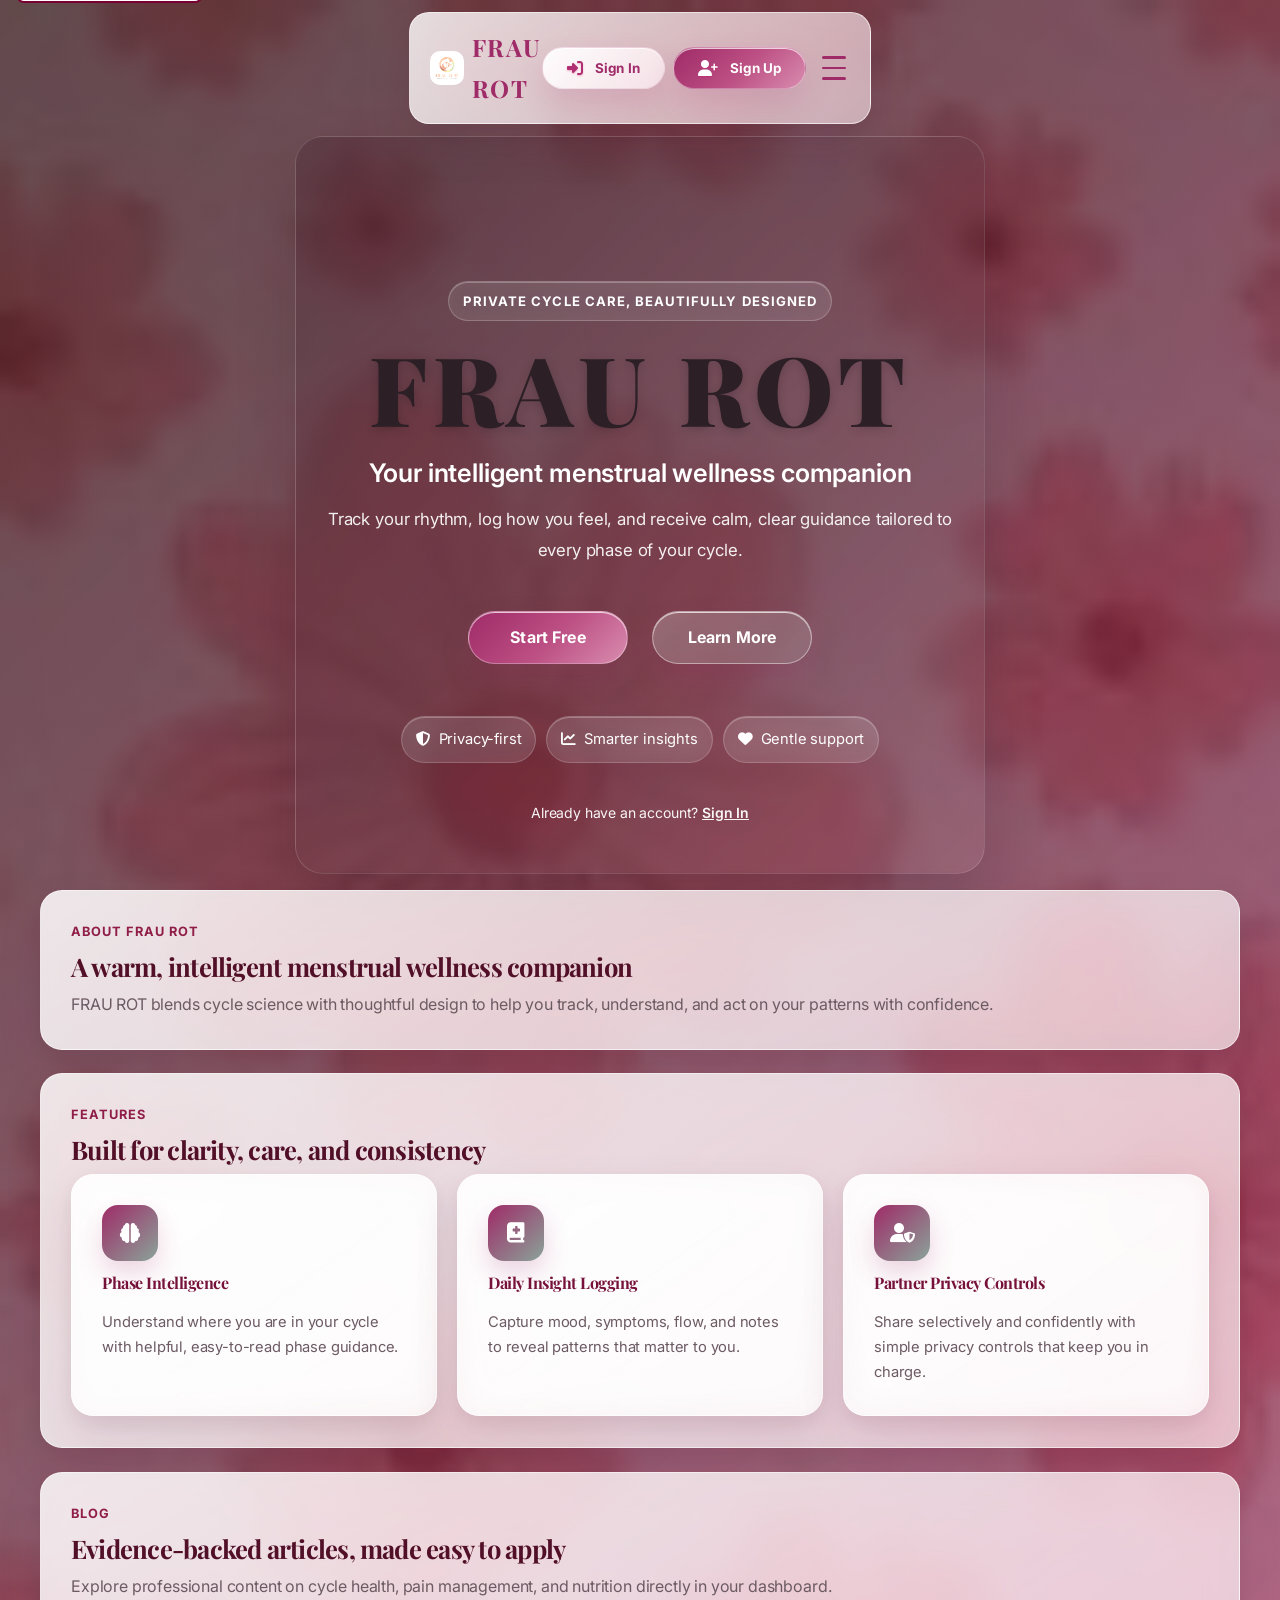
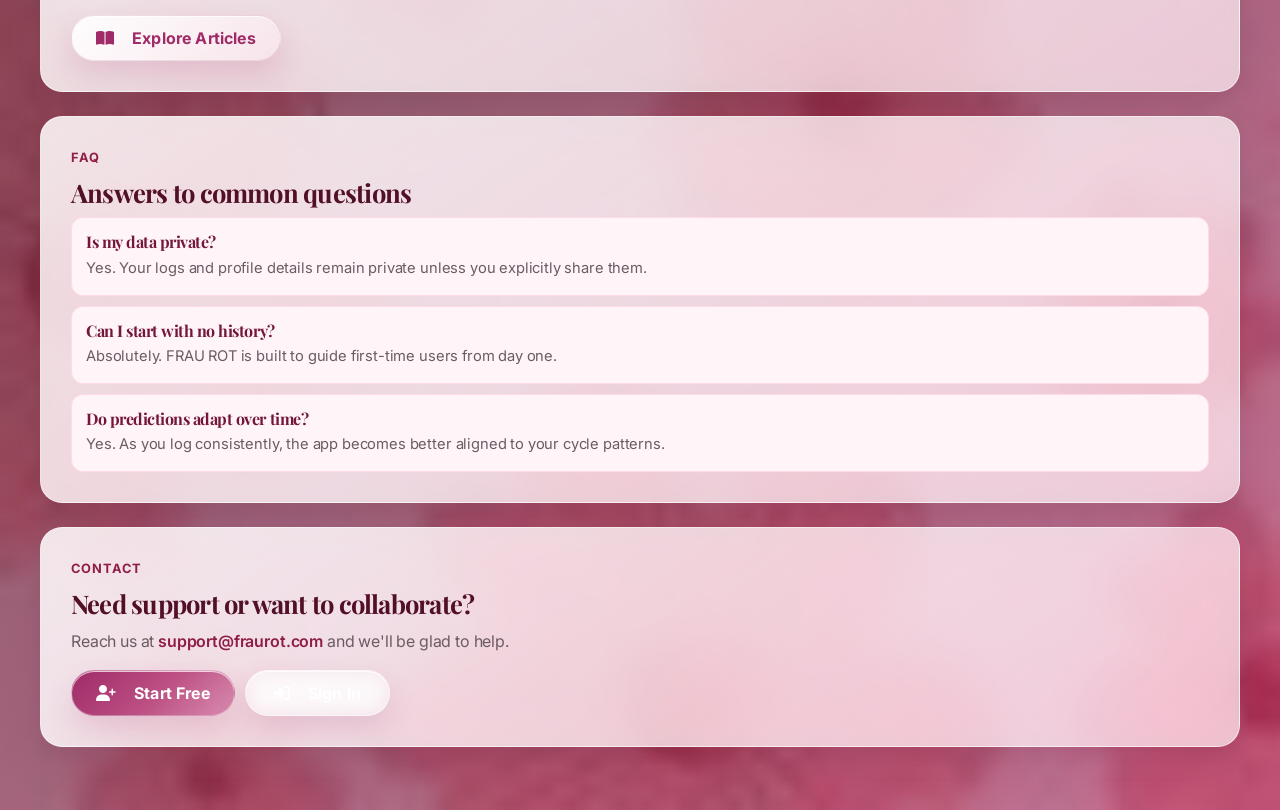
==== commit 17a025ac: "added blogs, articles and made changes to landing page" ====
--- a/index.html
+++ b/index.html
@@ -13,7 +13,7 @@
   <title>FRAU ROT - Menstrual Health Companion</title>
 
   <!-- Fonts -->
-  <link href="https://fonts.googleapis.com/css2?family=Playfair+Display:wght@700;900&family=Poppins:wght@300;400;500;600;700&display=swap" rel="stylesheet">
+  <link href="https://fonts.googleapis.com/css2?family=Inter:wght@300;400;500;600;700;800&family=Playfair+Display:wght@700;900&display=swap" rel="stylesheet">
 
   <!-- Font Awesome Icons -->
   <link rel="stylesheet" href="https://cdnjs.cloudflare.com/ajax/libs/font-awesome/6.4.0/css/all.min.css">
@@ -51,7 +51,7 @@
         <div class="navbar__container">
           <div class="navbar__logo">
             <img src="images/frau rot.jpg" alt="FRAU ROT Logo" width="44" height="44">
-            
+            <span class="navbar__brand">FRAU ROT</span>
           </div>
           
           <div class="navbar__menu">
@@ -81,12 +81,21 @@
       </nav>
 
       <div class="hero__content">
+        <!-- Modern hero messaging for the landing experience -->
+        <p class="hero__eyebrow">Private cycle care, beautifully designed</p>
         <h1 class="hero__title">FRAU ROT</h1>
-        <p class="hero__subtitle">Guided By Nature. Powered By You</p>
-        
+        <p class="hero__subtitle">Your intelligent menstrual wellness companion</p>
+        <p class="hero__description">Track your rhythm, log how you feel, and receive calm, clear guidance tailored to every phase of your cycle.</p>
+
         <div class="hero__buttons">
-          <button type="button" class="btn btn--primary" onclick="navigateTo('signup-page')">Sign Up</button>
-          <button type="button" class="btn btn--secondary" onclick="navigateTo('login-page')">Sign In</button>
+          <button type="button" class="btn btn--primary" onclick="navigateTo('signup-page')">Start Free</button>
+          <a href="#landing-features" class="btn btn--secondary" data-scroll-target="landing-features">Learn More</a>
+        </div>
+
+        <div class="hero__trustbar" aria-label="Key product benefits">
+          <span><i class="fas fa-shield-alt"></i> Privacy-first</span>
+          <span><i class="fas fa-chart-line"></i> Smarter insights</span>
+          <span><i class="fas fa-heart"></i> Gentle support</span>
         </div>
 
         <p class="hero__cta-text">Already have an account? <a href="#" onclick="navigateTo('login-page')" class="hero__link">Sign In</a></p>
@@ -104,16 +113,19 @@
           <h2 class="landing-heading">Built for clarity, care, and consistency</h2>
           <div class="landing-feature-grid">
             <article class="landing-feature-card">
+              <div class="landing-feature-icon"><i class="fas fa-brain"></i></div>
               <h3>Phase Intelligence</h3>
-              <p>Visual cycle phases with meaningful predictions and practical guidance.</p>
+              <p>Understand where you are in your cycle with helpful, easy-to-read phase guidance.</p>
             </article>
             <article class="landing-feature-card">
+              <div class="landing-feature-icon"><i class="fas fa-book-medical"></i></div>
               <h3>Daily Insight Logging</h3>
-              <p>Track mood, symptoms, flow, and notes to uncover personal patterns.</p>
+              <p>Capture mood, symptoms, flow, and notes to reveal patterns that matter to you.</p>
             </article>
             <article class="landing-feature-card">
-              <h3>Partner & Privacy Controls</h3>
-              <p>Share intentionally with clear controls while keeping your data protected.</p>
+              <div class="landing-feature-icon"><i class="fas fa-user-shield"></i></div>
+              <h3>Partner Privacy Controls</h3>
+              <p>Share selectively and confidently with simple privacy controls that keep you in charge.</p>
             </article>
           </div>
         </section>
@@ -203,8 +215,8 @@
       <div class="container">
         <div class="section-banner">
           <div class="section-banner__text">
-            <h2 class="section-title">Hello Beautiful,</h2>
-            <p class="section-subtitle">Create your account and start your wellness journey</p>
+            <h2 class="section-title">Hello Beautiful.</h2>
+            <p class="section-subtitle">Start your wellness journey.</p>
           </div>
           <div class="section-banner__image">
             <img src="images/meditation.jpg" alt="Woman meditating for period wellness">
@@ -323,8 +335,8 @@
       <div class="container">
         <div class="section-banner">
           <div class="section-banner__text">
-            <h2 class="section-title">Welcome Back, Ewura</h2>
-            <p class="section-subtitle">Continue your wellness journey with us</p>
+            <h2 class="section-title">Welcome Back.</h2>
+            <p class="section-subtitle">Return to your calm, private wellness space.</p>
           </div>
           <div class="section-banner__image">
             <img src="images/vector of woc.jpg" alt="Women illustration">
@@ -1347,63 +1359,158 @@
         </aside>
 
         <main class="main-content">
-          <h1 class="page-title"><i class="fas fa-book-open"></i> Learn About Your Cycle</h1>
-          
+          <div class="learn-intro">
+            <span class="topic-pill">Wise Older Sister Series</span>
+            <h1 class="page-title"><i class="fas fa-book-open"></i> Learn About Your Cycle</h1>
+            <p class="page-subtitle">Short, intelligent reads designed to help you move through each phase with more softness, self-trust, and body awareness.</p>
+          </div>
+
+          <!-- Featured Learn cards: quick entry points into the in-app education library. -->
           <div class="articles-grid">
-            <div class="article-card">
-              <div class="article-card__header">
-                <i class="fas fa-dna"></i>
-              </div>
-              <h3 class="article-card__title">Understanding Ovulation</h3>
-              <p class="article-card__excerpt">Learn what happens during your ovulation window and how to recognize the signs your body is sending.</p>
-              <a href="#" class="article-card__link">Read More <i class="fas fa-arrow-right"></i></a>
-            </div>
-
-            <div class="article-card">
-              <div class="article-card__header">
-                <i class="fas fa-spa"></i>
-              </div>
-              <h3 class="article-card__title">Nutrition & Your Cycle</h3>
-              <p class="article-card__excerpt">Discover how nutrition changes through your cycle and which foods support each phase.</p>
-              <a href="#" class="article-card__link">Read More <i class="fas fa-arrow-right"></i></a>
-            </div>
-
-            <div class="article-card">
-              <div class="article-card__header">
-                <i class="fas fa-brain"></i>
-              </div>
-              <h3 class="article-card__title">Mood & Hormones</h3>
-              <p class="article-card__excerpt">Understanding the connection between your cycle and emotional wellbeing throughout the month.</p>
-              <a href="#" class="article-card__link">Read More <i class="fas fa-arrow-right"></i></a>
-            </div>
-
-            <div class="article-card">
-              <div class="article-card__header">
-                <i class="fas fa-person-hiking"></i>
-              </div>
-              <h3 class="article-card__title">Exercise & Your Cycle</h3>
-              <p class="article-card__excerpt">Train smarter by syncing your workouts with your cycle phases for optimal performance.</p>
-              <a href="#" class="article-card__link">Read More <i class="fas fa-arrow-right"></i></a>
-            </div>
-
-            <div class="article-card">
-              <div class="article-card__header">
-                <i class="fas fa-heart"></i>
-              </div>
-              <h3 class="article-card__title">Intimacy & Your Cycle</h3>
-              <p class="article-card__excerpt">A guide to communicating your needs and desires throughout your cycle with your partner.</p>
-              <a href="#" class="article-card__link">Read More <i class="fas fa-arrow-right"></i></a>
-            </div>
-
-            <div class="article-card">
-              <div class="article-card__header">
-                <i class="fas fa-leaf"></i>
-              </div>
-              <h3 class="article-card__title">Natural Remedies</h3>
-              <p class="article-card__excerpt">Explore herbal and natural approaches to managing period symptoms and supporting wellness.</p>
-              <a href="#" class="article-card__link">Read More <i class="fas fa-arrow-right"></i></a>
-            </div>
-          </div>
+            <div class="article-card article-card--luteal">
+              <div class="article-card__overlay">
+                <div class="article-card__header">
+                  <i class="fas fa-mug-hot"></i>
+                </div>
+                <p class="article-card__eyebrow">Luteal phase</p>
+                <h3 class="article-card__title">The Luteal Slow-Down: Why Your Brain Craves Cozy</h3>
+                <p class="article-card__excerpt">A gentle read on progesterone, boundaries, and why rest becomes a form of wisdom in the second half of your cycle.</p>
+                <a href="#learn-luteal" class="article-card__link">Read Article <i class="fas fa-arrow-right"></i></a>
+              </div>
+            </div>
+
+            <div class="article-card article-card--estrogen">
+              <div class="article-card__overlay">
+                <div class="article-card__header">
+                  <i class="fas fa-sun"></i>
+                </div>
+                <p class="article-card__eyebrow">Follicular to ovulation</p>
+                <h3 class="article-card__title">The Estrogen Glow: Navigating Your Social Peak</h3>
+                <p class="article-card__excerpt">Understand the bright lift of rising estrogen and how to use that social radiance without overextending yourself.</p>
+                <a href="#learn-estrogen" class="article-card__link">Read Article <i class="fas fa-arrow-right"></i></a>
+              </div>
+            </div>
+
+            <div class="article-card article-card--day-one">
+              <div class="article-card__overlay">
+                <div class="article-card__header">
+                  <i class="fas fa-droplet"></i>
+                </div>
+                <p class="article-card__eyebrow">Menstrual phase</p>
+                <h3 class="article-card__title">Blood &amp; Iron: Rituals for a Restorative Day 1</h3>
+                <p class="article-card__excerpt">Reframe the start of your period as a return to restoration, nourishment, and more intentional care.</p>
+                <a href="#learn-day-one" class="article-card__link">Read Article <i class="fas fa-arrow-right"></i></a>
+              </div>
+            </div>
+          </div>
+
+          <!-- Scannable in-app article blocks for the Learn section. -->
+          <section class="learn-series" aria-label="Featured learn articles">
+            <article id="learn-luteal" class="learn-article-block">
+              <div class="learn-article-block__header learn-article-block__split">
+                <div class="learn-article-block__intro">
+                  <span class="topic-pill">Luteal phase support</span>
+                  <h2>The Luteal Slow-Down: Why Your Brain Craves Cozy</h2>
+                  <p>There is a certain evening that seems to arrive before the sun has even set: your sweater feels like a safe place, your phone feels louder than usual, and the idea of doing less suddenly feels exquisitely correct. That is not laziness. It is rhythm.</p>
+                </div>
+                <div class="learn-article-visual">
+                  <img src="images/meditation.jpg" alt="Woman meditating to represent calm luteal-phase rest and restoration">
+                </div>
+              </div>
+              <div class="learn-article-block__body">
+                <p>After ovulation, <strong>progesterone</strong> begins to rise. Think of it as a velvet curtain drawing softly across a bright room. The energy of earlier days dims a little, and your attention turns inward. You may feel more selective, more sensitive to noise, and more aware of where your energy is going.</p>
+                <p>This phase is often when boundaries start to matter more. Group chats feel busier. Overbooked days feel heavier. Your body is asking for steadiness, warmth, and a little more protection around your peace. There is wisdom in listening.</p>
+
+                <h3><strong>Science, simplified</strong></h3>
+                <p>Progesterone is not trying to make you smaller; it is helping you slow the pace so your system can conserve and prepare. The luteal phase is your body saying, “Choose what truly deserves you.”</p>
+
+                <h3><strong>Glossy Tips</strong></h3>
+                <ul class="glossy-tip-list">
+                  <li><strong>Nutrition:</strong> Choose warm, grounding meals like oats, lentils, soups, sweet potatoes, and a little dark chocolate for magnesium-rich comfort.</li>
+                  <li><strong>Movement:</strong> Swap intensity for elegance with walking, Pilates, stretching, or a slower strength session that leaves you supported—not depleted.</li>
+                  <li><strong>Mental Clarity:</strong> Reduce decision fatigue. Simplify your schedule, set one graceful boundary, and let your evenings feel softer than usual.</li>
+                </ul>
+
+                <p class="learn-article-block__closing">When FRAU ROT helps you notice this pattern each month, rest stops feeling like a guilty pleasure and starts feeling like intelligence.</p>
+              </div>
+            </article>
+
+            <article id="learn-estrogen" class="learn-article-block">
+              <div class="learn-article-block__header learn-article-block__split">
+                <div class="learn-article-block__intro">
+                  <span class="topic-pill">Follicular radiance</span>
+                  <h2>The Estrogen Glow: Navigating Your Social Peak</h2>
+                  <p>Some days, conversation feels effortless. Ideas arrive quickly, laughter comes more easily, and being around people feels energizing instead of draining. That bright lift is often your cycle moving into one of its most expansive chapters.</p>
+                </div>
+                <div class="learn-article-visual">
+                  <img src="images/vector of woc.jpg" alt="Illustration of women together representing confidence, connection, and social energy">
+                </div>
+              </div>
+              <div class="learn-article-block__body">
+                <p>As you move through the follicular phase toward ovulation, <strong>estrogen rises</strong>. Picture morning light streaming through sheer curtains: everything feels clearer, fresher, and more alive. Your mind may feel sharper, your words more fluid, and your confidence more available to you.</p>
+                <p>This is often a beautiful window for collaboration, creativity, visibility, and connection. You may notice you want to make plans, share ideas, dress with more intention, or simply be seen. That is your body working with exquisite timing.</p>
+
+                <h3><strong>Science, simplified</strong></h3>
+                <p>Rising estrogen can support mood, motivation, and verbal ease. It is less about becoming a “better” version of yourself and more about meeting a season when your radiance is naturally more outward-facing.</p>
+
+                <h3><strong>Glossy Tips</strong></h3>
+                <ul class="glossy-tip-list">
+                  <li><strong>Nutrition:</strong> Lean into bright, fresh foods—berries, leafy greens, eggs, citrus, and hydration that keeps your energy clear and steady.</li>
+                  <li><strong>Movement:</strong> This is a lovely phase for dance, strength training, cycling, or any workout that feels expressive and strong.</li>
+                  <li><strong>Mental Clarity:</strong> Schedule presentations, planning sessions, or meaningful conversations now. Let your sharper communication work in your favor.</li>
+                </ul>
+
+                <p class="learn-article-block__closing">Tracking this “glow window” in FRAU ROT can help you time meetings, social plans, and creative work with more ease and less guesswork.</p>
+              </div>
+            </article>
+
+            <article id="learn-day-one" class="learn-article-block">
+              <div class="learn-article-block__header learn-article-block__split">
+                <div class="learn-article-block__intro">
+                  <span class="topic-pill">Menstrual restoration</span>
+                  <h2>Blood &amp; Iron: Rituals for a Restorative Day 1</h2>
+                  <p>Day 1 rarely arrives with ceremony. It usually arrives with a quiet tug in the body and a strong desire to turn the world’s volume down. But the beginning of your period does not have to feel like disruption. It can feel like return.</p>
+                </div>
+                <div class="learn-article-visual">
+                  <img src="images/flowers.jpg" alt="Soft floral image representing menstrual restoration and gentle self-care">
+                </div>
+              </div>
+              <div class="learn-article-block__body">
+                <p>At the start of menstruation, hormone levels drop. Think of it as the tide gently pulling back from the shore. Your body is releasing, resetting, and asking for a more spacious pace. Because bleeding can also mean some loss of iron, nourishment matters now in a very practical way.</p>
+                <p>Rather than forcing yourself into business-as-usual mode, try meeting Day 1 with ritual: a warm drink, a slower morning, a meal that feels deeply supportive, and fewer unnecessary demands. Even small acts of tenderness can change the emotional tone of the day.</p>
+
+                <h3><strong>Science, simplified</strong></h3>
+                <p>This phase is not the absence of productivity; it is the beginning of restoration. Your body is clearing, recalibrating, and reminding you that rest is part of the cycle—not separate from it.</p>
+
+                <h3><strong>Glossy Tips</strong></h3>
+                <ul class="glossy-tip-list">
+                  <li><strong>Nutrition:</strong> Reach for iron-supportive foods like beans, spinach, lentils, eggs, or lean meat, and pair them with vitamin C from citrus or peppers.</li>
+                  <li><strong>Movement:</strong> Choose the gentlest option available—a short walk, deep stretching, or restful yoga that feels like exhale rather than effort.</li>
+                  <li><strong>Mental Clarity:</strong> Keep Day 1 low-demand where possible. Journal, cancel what can wait, and give yourself permission to move more quietly.</li>
+                </ul>
+
+                <p class="learn-article-block__closing">When you log your symptoms and energy in FRAU ROT, Day 1 becomes easier to prepare for—and much easier to honor.</p>
+              </div>
+            </article>
+          </section>
+
+          <section class="learn-mini-library" aria-label="More cycle topics">
+            <h2 class="section-label">More to explore</h2>
+            <div class="learn-mini-grid">
+              <div class="learn-mini-card">
+                <h3>Understanding Ovulation</h3>
+                <p>Notice the physical cues, fertile window patterns, and body signals that often appear around ovulation.</p>
+              </div>
+              <div class="learn-mini-card">
+                <h3>Exercise &amp; Your Cycle</h3>
+                <p>Sync workouts with your energy patterns so movement feels supportive, sustainable, and effective.</p>
+              </div>
+              <div class="learn-mini-card">
+                <h3>Natural Remedies</h3>
+                <p>Explore warm compresses, sleep rituals, hydration, and other gentle ways to support symptom days.</p>
+              </div>
+            </div>
+          </section>
         </main>
       </div>
     </section>
--- a/src/style.css
+++ b/src/style.css
@@ -188,16 +188,16 @@
   left: 0;
   right: 0;
   background: linear-gradient(135deg, rgba(255, 255, 255, 0.95), rgba(255, 255, 255, 0.85));
-  border-bottom: 1px solid rgba(196, 0, 78, 0.2);
-  backdrop-filter: blur(12px);
-  box-shadow: 0 8px 30px rgba(196, 0, 78, 0.25);
+  border-bottom: 1px solid rgba(245, 238, 241, 0.2);
+  backdrop-filter: blur(2px);
+  box-shadow: 0 8px 30px rgba(248, 242, 244, 0.25);
   z-index: 1000;
   transition: all var(--transition-fast);
 }
 
 .navbar--scrolled {
   background: linear-gradient(135deg, rgba(255, 255, 255, 1), rgba(255, 255, 255, 0.95));
-  box-shadow: 0 12px 32px rgba(196, 0, 78, 0.3);
+  box-shadow: 0 12px 32px rgba(253, 253, 253, 0.3);
   transform: translateY(-2px);
 }
 
@@ -1833,6 +1833,18 @@
   background: linear-gradient(180deg, rgba(0,0,0,0.2) 0%, rgba(196, 0, 78, 0.85) 100%);
 }
 
+.article-card--luteal {
+  background-image: url('../images/meditation.jpg');
+}
+
+.article-card--estrogen {
+  background-image: url('../images/vector of woc.jpg');
+}
+
+.article-card--day-one {
+  background-image: url('../images/download\ (1).jpg');
+}
+
 .article-card__overlay {
   position: relative;
   z-index: 2;
@@ -3033,6 +3045,227 @@
 .blog-card__link:hover {
   gap: var(--spacing-md);
   text-decoration: underline;
+}
+
+/* Blog Editorial Enhancements */
+.blog-card__category {
+  display: inline-flex;
+  align-items: center;
+  margin-bottom: var(--spacing-md);
+  padding: 6px 12px;
+  border-radius: 999px;
+  background: rgba(196, 0, 78, 0.08);
+  color: var(--color-primary-pink);
+  font-size: 12px;
+  font-weight: 700;
+  letter-spacing: 0.3px;
+  text-transform: uppercase;
+}
+
+.blog-card__image--cycle {
+  background:
+    linear-gradient(135deg, rgba(196, 0, 78, 0.78), rgba(255, 143, 163, 0.65)),
+    url('../images/flowers.jpg') center/cover;
+}
+
+.blog-card__image--nutrition {
+  background:
+    linear-gradient(135deg, rgba(138, 163, 153, 0.82), rgba(196, 0, 78, 0.4)),
+    url('../images/meditation.jpg') center/cover;
+}
+
+.blog-card__image--mind {
+  background:
+    linear-gradient(135deg, rgba(90, 74, 113, 0.8), rgba(196, 0, 78, 0.42)),
+    url('../images/vector of woc.jpg') center/cover;
+}
+
+.blog-guide-section {
+  padding-top: 0;
+}
+
+.blog-guide-grid {
+  display: grid;
+  grid-template-columns: repeat(auto-fit, minmax(220px, 1fr));
+  gap: var(--spacing-xl);
+}
+
+.blog-guide-card {
+  background: rgba(255, 255, 255, 0.92);
+  border: 1px solid rgba(196, 0, 78, 0.08);
+  border-radius: var(--radius-card);
+  padding: var(--spacing-xl);
+  box-shadow: var(--shadow-card);
+}
+
+.blog-guide-card h3 {
+  margin-bottom: var(--spacing-md);
+  color: var(--color-text-primary);
+}
+
+.blog-guide-card p {
+  color: var(--color-text-light);
+}
+
+.blog-cta-section {
+  width: min(1200px, calc(100% - 32px));
+  margin: 0 auto var(--spacing-3xl);
+  padding: clamp(24px, 4vw, 40px);
+  border-radius: var(--radius-card);
+  background: linear-gradient(135deg, rgba(196, 0, 78, 0.08), rgba(255, 255, 255, 0.95));
+  border: 1px solid rgba(196, 0, 78, 0.12);
+  box-shadow: var(--shadow-card);
+}
+
+.blog-cta-section__content {
+  max-width: 760px;
+}
+
+.article-page {
+  padding-top: 88px;
+}
+
+.page-header--article {
+  padding-bottom: var(--spacing-xl);
+}
+
+.article-meta-row {
+  display: flex;
+  flex-wrap: wrap;
+  justify-content: flex-start;
+  gap: var(--spacing-sm);
+  margin-bottom: var(--spacing-lg);
+}
+
+.article-meta-row--center {
+  justify-content: center;
+}
+
+.topic-pill {
+  display: inline-flex;
+  align-items: center;
+  padding: 8px 14px;
+  border-radius: 999px;
+  background: rgba(196, 0, 78, 0.12);
+  color: var(--color-primary-pink);
+  font-size: 12px;
+  font-weight: 700;
+  text-transform: uppercase;
+  letter-spacing: 0.4px;
+}
+
+.topic-pill--muted {
+  background: rgba(138, 163, 153, 0.16);
+  color: #486056;
+}
+
+.article-layout {
+  display: grid;
+  grid-template-columns: minmax(260px, 320px) minmax(0, 1fr);
+  gap: var(--spacing-xl);
+  align-items: start;
+}
+
+.article-sidebar {
+  position: sticky;
+  top: 104px;
+  display: flex;
+  flex-direction: column;
+  gap: var(--spacing-lg);
+}
+
+.article-sidebar-card,
+.article-content {
+  background: var(--color-white);
+  border-radius: var(--radius-card);
+  border: 1px solid rgba(196, 0, 78, 0.08);
+  box-shadow: var(--shadow-card);
+}
+
+.article-sidebar-card {
+  padding: var(--spacing-xl);
+}
+
+.article-sidebar-card h2 {
+  font-size: 22px;
+  margin-bottom: var(--spacing-md);
+}
+
+.article-sidebar-card p + p {
+  margin-top: var(--spacing-sm);
+}
+
+.article-tags {
+  display: flex;
+  flex-wrap: wrap;
+  gap: 8px;
+  margin-top: var(--spacing-sm);
+}
+
+.article-tags span {
+  padding: 6px 10px;
+  border-radius: 999px;
+  background: var(--color-light-pink);
+  color: var(--color-primary-pink);
+  font-size: 12px;
+  font-weight: 600;
+}
+
+.article-content {
+  padding: clamp(24px, 3vw, 36px);
+}
+
+.article-lead {
+  font-size: 1.1rem;
+  line-height: 1.8;
+  color: var(--color-text-primary);
+  margin-bottom: var(--spacing-xl);
+}
+
+.article-section + .article-section {
+  margin-top: var(--spacing-xl);
+}
+
+.article-section h2 {
+  margin-bottom: var(--spacing-md);
+  font-size: clamp(1.6rem, 2vw, 2rem);
+}
+
+.article-section h3 {
+  margin: var(--spacing-lg) 0 var(--spacing-sm);
+  font-size: 1.1rem;
+  color: var(--color-text-primary);
+}
+
+.article-section p + p,
+.article-section ul + p {
+  margin-top: var(--spacing-md);
+}
+
+.article-list {
+  padding-left: 1.1rem;
+  margin: var(--spacing-md) 0;
+}
+
+.article-list li + li {
+  margin-top: 8px;
+}
+
+.article-callout {
+  margin-top: var(--spacing-lg);
+  padding: var(--spacing-lg);
+  border-left: 4px solid var(--color-primary-pink);
+  background: rgba(255, 240, 243, 0.8);
+  border-radius: 12px;
+}
+
+.article-footer-nav {
+  display: flex;
+  flex-wrap: wrap;
+  gap: var(--spacing-md);
+  margin-top: var(--spacing-2xl);
+  padding-top: var(--spacing-lg);
+  border-top: 1px solid rgba(196, 0, 78, 0.1);
 }
 
 /* Contact Section */
@@ -3626,3 +3859,1089 @@
     background-attachment: scroll;
   }
 }
+
+/* ============================================
+   2026 WELLNESS UI REFRESH
+   These final overrides apply the portfolio-ready redesign.
+   ============================================ */
+
+:root {
+  --color-primary-pink: #9F2B68;
+  --color-pink-hover: #812456;
+  --color-light-pink: #FFF8F6;
+  --color-secondary-soft: #F8E6EC;
+  --color-button-bg: #F8E6EC;
+  --color-text-dark: #3A2E2E;
+  --color-text-primary: #3A2E2E;
+  --color-text-light: #6F6165;
+  --color-border: rgba(159, 43, 104, 0.14);
+  --color-accent-sage: #8AA399;
+  --font-body: 'Inter', sans-serif;
+  --radius-button: 30px;
+  --radius-card: 10px;
+  --radius-section: 10px;
+  --radius-input: 10px;
+  --shadow-soft: 0 12px 30px rgba(84, 39, 57, 0.10);
+  --shadow-medium: 0 18px 45px rgba(84, 39, 57, 0.16);
+  --shadow-card: 0 16px 36px rgba(84, 39, 57, 0.10);
+}
+
+body {
+  background:
+    radial-gradient(circle at top left, rgba(248, 230, 236, 0.9), transparent 30%),
+    var(--color-light-pink);
+  color: var(--color-text-primary);
+}
+
+main {
+  width: 100%;
+}
+
+.page-section:not(.hidden) {
+  animation: pageFade 0.45s ease both;
+}
+
+@keyframes pageFade {
+  from {
+    opacity: 0;
+    transform: translateY(8px);
+  }
+  to {
+    opacity: 1;
+    transform: translateY(0);
+  }
+}
+
+/* Shared section rhythm */
+.content-section,
+.about-section,
+.contact-section,
+.faq-section {
+  width: min(1200px, calc(100% - 32px));
+  margin: 0 auto 80px;
+}
+
+/* Modern button system */
+.btn,
+.navbar__btn {
+  border-radius: 30px;
+  padding: 12px 24px;
+  box-shadow: 0 14px 30px rgba(159, 43, 104, 0.18);
+  transition: transform 0.25s ease, box-shadow 0.25s ease, filter 0.25s ease;
+}
+
+.btn:hover,
+.navbar__btn:hover {
+  transform: translateY(-3px);
+  box-shadow: 0 18px 36px rgba(159, 43, 104, 0.24);
+  filter: saturate(1.05);
+}
+
+.btn--primary,
+.navbar__btn--primary {
+  background: linear-gradient(135deg, #9F2B68 0%, #C14D83 100%);
+  color: #FFFFFF;
+}
+
+.btn--primary:hover,
+.navbar__btn--primary:hover {
+  background: linear-gradient(135deg, #812456 0%, #b63d77 100%);
+}
+
+.btn--secondary {
+  background: rgba(255, 255, 255, 0.14);
+  color: #FFFFFF;
+  border: 1px solid rgba(255, 255, 255, 0.45);
+  backdrop-filter: blur(8px);
+}
+
+.btn--secondary:hover {
+  background: rgba(255, 255, 255, 0.22);
+}
+
+.btn--light,
+.navbar__btn--outline {
+  background: linear-gradient(135deg, #FFFFFF 0%, var(--color-secondary-soft) 100%);
+  color: var(--color-primary-pink);
+  border: 1px solid rgba(159, 43, 104, 0.18);
+}
+
+/* Hero redesign */
+.hero {
+  min-height: 100vh;
+  justify-content: center;
+  padding: 0 0 64px;
+  background-image:
+    linear-gradient(140deg, rgba(70, 22, 42, 0.55), rgba(159, 43, 104, 0.38)),
+    url('../images/flowers.jpg');
+  background-position: center;
+  background-size: cover;
+}
+
+.hero::before {
+  background:
+    linear-gradient(135deg, rgba(58, 46, 46, 0.58), rgba(159, 43, 104, 0.40)),
+    linear-gradient(180deg, rgba(255, 248, 246, 0.02), rgba(255, 248, 246, 0.12));
+}
+
+.hero__content {
+  max-width: 780px;
+  padding: clamp(120px, 16vh, 160px) 24px 48px;
+  gap: 14px;
+}
+
+.hero__eyebrow {
+  display: inline-flex;
+  align-items: center;
+  gap: 8px;
+  padding: 8px 14px;
+  border-radius: 999px;
+  background: rgba(255, 255, 255, 0.12);
+  border: 1px solid rgba(255, 255, 255, 0.2);
+  font-size: 0.82rem;
+  font-weight: 700;
+  letter-spacing: 0.08em;
+  text-transform: uppercase;
+}
+
+.hero__title {
+  font-size: clamp(3.6rem, 8vw, 6rem);
+  letter-spacing: 0.06em;
+}
+
+.hero__subtitle {
+  font-size: clamp(1.3rem, 2vw, 2rem);
+  font-weight: 600;
+}
+
+.hero__description {
+  max-width: 640px;
+  font-size: 1.05rem;
+  line-height: 1.8;
+  color: rgba(255, 255, 255, 0.92);
+}
+
+.hero__buttons .btn {
+  min-width: 160px;
+  justify-content: center;
+}
+
+.hero__trustbar {
+  display: flex;
+  flex-wrap: wrap;
+  justify-content: center;
+  gap: 10px;
+  margin-top: 6px;
+}
+
+.hero__trustbar span {
+  display: inline-flex;
+  align-items: center;
+  gap: 8px;
+  padding: 10px 14px;
+  border-radius: 999px;
+  background: rgba(255, 255, 255, 0.12);
+  border: 1px solid rgba(255, 255, 255, 0.18);
+  color: #FFFFFF;
+  font-size: 0.92rem;
+}
+
+/* Landing blocks and homepage cards */
+.landing-sections {
+  gap: 24px;
+  margin-top: 16px;
+}
+
+.landing-block {
+  padding: 30px;
+  border-radius: 10px;
+  background: rgba(255, 255, 255, 0.95);
+  border: 1px solid rgba(159, 43, 104, 0.10);
+  box-shadow: var(--shadow-card);
+}
+
+.landing-copy,
+.landing-faq-item p,
+.landing-feature-card p {
+  color: var(--color-text-light);
+}
+
+.landing-feature-grid {
+  grid-template-columns: repeat(auto-fit, minmax(220px, 1fr));
+  gap: 20px;
+}
+
+.landing-feature-card {
+  display: flex;
+  flex-direction: column;
+  gap: 12px;
+  min-height: 100%;
+  padding: 30px;
+  border-radius: 10px;
+  background: linear-gradient(180deg, #FFFFFF 0%, #FFF3F6 100%);
+  border: 1px solid rgba(159, 43, 104, 0.12);
+  transition: transform 0.25s ease, box-shadow 0.25s ease;
+}
+
+.landing-feature-card:hover {
+  transform: translateY(-5px);
+  box-shadow: var(--shadow-medium);
+}
+
+.landing-feature-icon {
+  width: 56px;
+  height: 56px;
+  border-radius: 16px;
+  display: grid;
+  place-items: center;
+  color: #FFFFFF;
+  background: linear-gradient(135deg, #9F2B68 0%, #8AA399 100%);
+  box-shadow: 0 12px 26px rgba(159, 43, 104, 0.20);
+  font-size: 1.25rem;
+}
+
+.landing-contact-actions .btn {
+  min-width: 145px;
+  justify-content: center;
+}
+
+/* Auth split-screen layout */
+.signup,
+.login {
+  padding-top: 96px;
+  padding-bottom: 48px;
+  background-color: var(--color-light-pink);
+}
+
+.signup .container,
+.login .container {
+  display: grid;
+  grid-template-columns: minmax(0, 1.05fr) minmax(0, 0.95fr);
+  gap: 32px;
+  align-items: stretch;
+  padding-top: 24px;
+  padding-bottom: 24px;
+}
+
+.section-banner {
+  position: relative;
+  margin-bottom: 0;
+  min-height: 620px;
+  border-radius: 10px;
+  overflow: hidden;
+  box-shadow: var(--shadow-medium);
+}
+
+.section-banner::after {
+  content: '';
+  position: absolute;
+  inset: 0;
+  background: linear-gradient(135deg, rgba(58, 46, 46, 0.35), rgba(159, 43, 104, 0.58));
+}
+
+.section-banner__image {
+  position: absolute;
+  inset: 0;
+  min-width: 0;
+}
+
+.section-banner__image img {
+  width: 100%;
+  height: 100%;
+  object-fit: cover;
+  border-radius: 0;
+  box-shadow: none;
+}
+
+.section-banner__text {
+  position: relative;
+  z-index: 1;
+  align-self: flex-end;
+  padding: 34px;
+  max-width: 420px;
+}
+
+.section-title {
+  font-size: clamp(2.2rem, 3vw, 3.2rem);
+  color: #FFFFFF;
+}
+
+.section-subtitle {
+  color: rgba(255, 255, 255, 0.90);
+  font-size: 1rem;
+  line-height: 1.7;
+}
+
+.form-container {
+  max-width: none;
+  height: 100%;
+  padding: 30px;
+  border-radius: 10px;
+  background: rgba(255, 255, 255, 0.92);
+  border: 1px solid rgba(159, 43, 104, 0.12);
+  backdrop-filter: blur(12px);
+  display: flex;
+  flex-direction: column;
+  justify-content: center;
+}
+
+.form-instruction,
+.form-agreement,
+.login-footer {
+  color: var(--color-text-light);
+}
+
+.form-input,
+.contact-form .form-input {
+  padding: 14px 16px;
+  border: 1px solid rgba(159, 43, 104, 0.16);
+  border-bottom: 1px solid rgba(159, 43, 104, 0.16);
+  border-radius: 10px;
+  background: rgba(255, 255, 255, 0.95);
+}
+
+.form-input:focus,
+.contact-form .form-input:focus {
+  outline: none;
+  border-color: var(--color-primary-pink);
+  box-shadow: 0 0 0 4px rgba(159, 43, 104, 0.10);
+}
+
+/* App interior polish */
+.app-layout {
+  background: linear-gradient(180deg, #FFF8F6 0%, #FFFFFF 100%);
+}
+
+.sidebar {
+  background: linear-gradient(180deg, #FFFFFF 0%, #F8E6EC 100%);
+  border-right: 1px solid rgba(159, 43, 104, 0.10);
+}
+
+.main-content {
+  padding: 32px;
+}
+
+.card,
+.feature-card,
+.blog-card,
+.contact-form,
+.about-content,
+.faq-item {
+  border-radius: 10px;
+}
+
+.card {
+  padding: 30px;
+  border-top: none;
+}
+
+.card::before {
+  height: 5px;
+  background: linear-gradient(90deg, #9F2B68 0%, #8AA399 100%);
+}
+
+.page-header {
+  padding-top: 112px;
+  background: linear-gradient(180deg, rgba(248, 230, 236, 0.65), rgba(255, 248, 246, 0.90));
+}
+
+.page-header__subtitle,
+.feature-card__description,
+.blog-card__excerpt,
+.about-description,
+.contact-item__content p,
+.faq-answer {
+  color: var(--color-text-light);
+}
+
+/* Lightweight scroll reveal animation */
+.reveal-on-scroll {
+  opacity: 0;
+  transform: translateY(24px);
+  transition: opacity 0.6s ease, transform 0.6s ease;
+  will-change: opacity, transform;
+}
+
+.reveal-on-scroll.is-visible {
+  opacity: 1;
+  transform: translateY(0);
+}
+
+/* Responsive refinements */
+@media (max-width: 1024px) {
+  .signup .container,
+  .login .container,
+  .article-layout {
+    grid-template-columns: 1fr;
+  }
+
+  .section-banner {
+    min-height: 320px;
+  }
+
+  .article-sidebar {
+    position: static;
+  }
+
+  .main-content {
+    padding: 24px;
+  }
+}
+
+@media (max-width: 768px) {
+  .hero {
+    padding-bottom: 40px;
+  }
+
+  .hero__content {
+    padding-top: 120px;
+  }
+
+  .navbar__btn {
+    padding: 10px 16px;
+    font-size: 0.8rem;
+  }
+
+  .hero__buttons {
+    width: 100%;
+    flex-direction: column;
+  }
+
+  .hero__buttons .btn {
+    width: 100%;
+  }
+
+  .landing-block,
+  .landing-feature-card,
+  .form-container,
+  .card,
+  .article-sidebar-card,
+  .article-content,
+  .blog-guide-card,
+  .blog-cta-section {
+    padding: 22px;
+  }
+
+  .section-banner__text {
+    padding: 24px;
+  }
+
+  .hero__trustbar,
+  .article-footer-nav {
+    justify-content: center;
+  }
+}
+
+@media (max-width: 480px) {
+  .hero__eyebrow,
+  .hero__trustbar span {
+    font-size: 0.78rem;
+  }
+
+  .main-content {
+    padding: 18px;
+  }
+}
+
+@media (prefers-reduced-motion: reduce) {
+  *,
+  *::before,
+  *::after {
+    animation: none !important;
+    transition: none !important;
+    scroll-behavior: auto !important;
+  }
+}
+
+/* ============================================
+   PREMIUM GLOSSY VISUAL REFINEMENT
+   Visual-only override layer for a polished, app-like feel.
+   No HTML or functionality changes required.
+   ============================================ */
+:root {
+  --font-body: 'Inter', sans-serif;
+  --font-display: 'Playfair Display', serif;
+  --color-primary-pink: #9F2B68;
+  --color-pink-hover: #7E2253;
+  --color-light-pink: #FFF8F6;
+  --color-text-primary: #34292C;
+  --color-text-dark: #34292C;
+  --color-text-light: #6C5B63;
+  --color-border: rgba(159, 43, 104, 0.14);
+  --color-secondary-soft: #F8E6EC;
+  --glass-white: rgba(255, 255, 255, 0.72);
+  --glass-strong: rgba(255, 255, 255, 0.84);
+  --shadow-gloss: 0 20px 45px rgba(88, 29, 56, 0.10), 0 8px 20px rgba(88, 29, 56, 0.07);
+  --shadow-lift: 0 26px 60px rgba(88, 29, 56, 0.16), 0 12px 24px rgba(88, 29, 56, 0.10);
+  --shadow-glow: 0 18px 34px rgba(159, 43, 104, 0.22);
+  --shadow-inner: inset 0 1px 0 rgba(255, 255, 255, 0.72);
+  --radius-card: 22px;
+  --radius-input: 18px;
+  --radius-button: 999px;
+}
+
+body {
+  font-family: var(--font-body);
+  line-height: 1.7;
+  letter-spacing: -0.01em;
+  color: var(--color-text-primary);
+  background:
+    radial-gradient(circle at top left, rgba(248, 230, 236, 0.92), rgba(255, 248, 246, 0) 40%),
+    radial-gradient(circle at top right, rgba(138, 163, 153, 0.14), rgba(255, 248, 246, 0) 28%),
+    linear-gradient(180deg, #FFFBFA 0%, #FFF3F5 55%, #FFF9F8 100%);
+}
+
+::selection {
+  background: rgba(159, 43, 104, 0.18);
+  color: #2C2026;
+}
+
+h1,
+h2,
+h3,
+h4,
+h5,
+h6 {
+  color: #2C2026;
+  letter-spacing: -0.03em;
+}
+
+body,
+p,
+li,
+label,
+input,
+textarea,
+select,
+button {
+  font-family: var(--font-body);
+}
+
+/* Frosted navigation for a premium glassmorphism feel */
+.navbar {
+  top: 12px;
+  left: 12px;
+  right: 12px;
+  width: auto;
+  border-radius: 20px;
+  background: linear-gradient(135deg, rgba(255, 255, 255, 0.82), rgba(248, 230, 236, 0.62));
+  border: 1px solid rgba(255, 255, 255, 0.58);
+  box-shadow: var(--shadow-gloss);
+  backdrop-filter: blur(18px) saturate(145%);
+  -webkit-backdrop-filter: blur(18px) saturate(145%);
+}
+
+.navbar--scrolled {
+  background: linear-gradient(135deg, rgba(255, 255, 255, 0.9), rgba(248, 230, 236, 0.74));
+  box-shadow: var(--shadow-lift);
+}
+
+.navbar__container {
+  padding: 14px 20px;
+}
+
+.navbar__brand {
+  letter-spacing: 0.06em;
+}
+
+.navbar__link,
+.nav-item {
+  border-radius: 16px;
+  transition: all 0.3s ease;
+}
+
+.navbar__link:hover,
+.nav-item:hover {
+  background: rgba(159, 43, 104, 0.08);
+  color: var(--color-primary-pink);
+  transform: translateY(-1px);
+}
+
+.nav-item {
+  background: rgba(255, 255, 255, 0.38);
+  border: 1px solid rgba(255, 255, 255, 0.45);
+  box-shadow: inset 0 1px 0 rgba(255, 255, 255, 0.55);
+}
+
+.nav-item.active {
+  background: linear-gradient(135deg, #9F2B68 0%, #C56D97 100%);
+  color: #FFFFFF;
+  border-color: transparent;
+  box-shadow: var(--shadow-glow);
+}
+
+.nav-item.active .nav-label,
+.nav-item.active .nav-icon {
+  color: inherit;
+}
+
+/* Luminous buttons and micro-interactions */
+.btn,
+.navbar__btn {
+  position: relative;
+  border-radius: var(--radius-button);
+  padding: 12px 24px;
+  border: 1px solid rgba(255, 255, 255, 0.36);
+  font-weight: 700;
+  letter-spacing: 0.01em;
+  box-shadow: 0 14px 30px rgba(159, 43, 104, 0.16), var(--shadow-inner);
+  transition: transform 0.3s ease, box-shadow 0.3s ease, filter 0.3s ease, background 0.3s ease;
+}
+
+.btn:hover,
+.navbar__btn:hover {
+  transform: translateY(-3px);
+  box-shadow: var(--shadow-lift);
+  filter: saturate(1.04);
+}
+
+.btn--primary,
+.navbar__btn--primary {
+  background: linear-gradient(135deg, #9F2B68 0%, #BC4F83 52%, #D98CAF 100%);
+  color: #FFFFFF;
+}
+
+.btn--primary:hover,
+.navbar__btn--primary:hover {
+  background: linear-gradient(135deg, #852459 0%, #AD3F73 52%, #CF7CA2 100%);
+}
+
+.btn--secondary {
+  background: linear-gradient(135deg, rgba(255, 255, 255, 0.22), rgba(255, 255, 255, 0.10));
+  color: #FFFFFF;
+  border: 1px solid rgba(255, 255, 255, 0.42);
+  backdrop-filter: blur(10px);
+  -webkit-backdrop-filter: blur(10px);
+}
+
+.btn--light,
+.navbar__btn--outline {
+  background: linear-gradient(135deg, rgba(255, 255, 255, 0.96), rgba(248, 230, 236, 0.88));
+  color: var(--color-primary-pink);
+  border: 1px solid rgba(159, 43, 104, 0.12);
+}
+
+.btn--apple {
+  background: linear-gradient(135deg, #2F2529 0%, #524047 100%);
+  color: #FFFFFF;
+  border: 1px solid rgba(255, 255, 255, 0.10);
+}
+
+/* Shared glossy cards across dashboard, blog, and static pages */
+.landing-block,
+.landing-feature-card,
+.form-container,
+.card,
+.insight-section,
+.insight-card,
+.insights-summary,
+.blog-card,
+.feature-card,
+.article-card,
+.blog-guide-card,
+.content-section,
+.page-header,
+.faq-item,
+.contact-form,
+.about-content,
+.article-sidebar-card,
+.article-content,
+.onboarding-card,
+.phase-row,
+.phase-card,
+.phase-details {
+  background: linear-gradient(145deg, rgba(255, 255, 255, 0.86), rgba(255, 255, 255, 0.66));
+  border: 1px solid rgba(255, 255, 255, 0.58);
+  border-radius: var(--radius-card);
+  box-shadow: var(--shadow-gloss);
+  backdrop-filter: blur(16px) saturate(140%);
+  -webkit-backdrop-filter: blur(16px) saturate(140%);
+}
+
+.card,
+.insight-section,
+.insight-card,
+.landing-feature-card,
+.feature-card,
+.blog-card,
+.article-card,
+.faq-item,
+.phase-row {
+  position: relative;
+  overflow: hidden;
+}
+
+.card:hover,
+.insight-card:hover,
+.landing-feature-card:hover,
+.feature-card:hover,
+.blog-card:hover,
+.article-card:hover,
+.faq-item:hover,
+.phase-row:hover {
+  transform: translateY(-6px);
+  box-shadow: var(--shadow-lift);
+}
+
+.app-layout {
+  gap: 20px;
+  padding: 18px;
+  background: transparent;
+}
+
+.sidebar {
+  border-right: none;
+  border-radius: 24px;
+  background: linear-gradient(180deg, rgba(255, 255, 255, 0.82) 0%, rgba(248, 230, 236, 0.74) 100%);
+  box-shadow: var(--shadow-gloss);
+  backdrop-filter: blur(18px);
+  -webkit-backdrop-filter: blur(18px);
+}
+
+.main-content {
+  border-radius: 24px;
+  padding: 32px;
+  background: linear-gradient(180deg, rgba(255, 255, 255, 0.46), rgba(255, 255, 255, 0.22));
+  box-shadow: inset 0 1px 0 rgba(255, 255, 255, 0.55);
+}
+
+.page-title,
+.content-section__title,
+.section-label,
+.card__title,
+.insight-title {
+  letter-spacing: -0.02em;
+}
+
+.page-subtitle,
+.page-header__subtitle,
+.content-section__description,
+.blog-card__excerpt,
+.feature-card__description,
+.article-description,
+.faq-answer,
+.summary-label,
+.summary-item {
+  color: var(--color-text-light);
+}
+
+/* Premium hero text treatment without changing structure */
+.hero__content {
+  border-radius: 28px;
+  background: linear-gradient(135deg, rgba(58, 26, 40, 0.30), rgba(255, 255, 255, 0.06));
+  border: 1px solid rgba(255, 255, 255, 0.14);
+  box-shadow: 0 30px 60px rgba(35, 16, 26, 0.18);
+  backdrop-filter: blur(8px);
+  -webkit-backdrop-filter: blur(8px);
+}
+
+.hero__eyebrow,
+.hero__trustbar span,
+.topic-pill {
+  box-shadow: inset 0 1px 0 rgba(255, 255, 255, 0.26);
+  backdrop-filter: blur(10px);
+  -webkit-backdrop-filter: blur(10px);
+}
+
+/* Inputs and forms become softer and more app-like */
+.form-input,
+.contact-form .form-input,
+select.form-input,
+textarea.form-input {
+  border-radius: var(--radius-input) !important;
+  background: rgba(255, 255, 255, 0.88);
+  border: 1px solid rgba(159, 43, 104, 0.14);
+  box-shadow: inset 0 1px 0 rgba(255, 255, 255, 0.75), 0 6px 16px rgba(88, 29, 56, 0.05);
+}
+
+.form-input--underline {
+  border-radius: var(--radius-input) !important;
+}
+
+.form-input:focus,
+.contact-form .form-input:focus {
+  background: #FFFFFF;
+  transform: translateY(-1px);
+  box-shadow: 0 0 0 4px rgba(159, 43, 104, 0.10), 0 12px 24px rgba(159, 43, 104, 0.12);
+}
+
+.form-label {
+  color: #4B3740;
+  font-weight: 600;
+}
+
+/* Pill controls for moods, symptoms, and filters */
+.chip {
+  border-radius: 999px;
+  padding: 11px 16px;
+  background: linear-gradient(135deg, rgba(255, 255, 255, 0.96), rgba(248, 230, 236, 0.86));
+  border: 1px solid rgba(159, 43, 104, 0.12);
+  color: var(--color-text-primary);
+  box-shadow: 0 8px 18px rgba(88, 29, 56, 0.06);
+  transition: all 0.3s ease;
+}
+
+.chip:hover {
+  transform: translateY(-2px);
+  box-shadow: 0 12px 24px rgba(159, 43, 104, 0.12);
+}
+
+.chip.active {
+  background: linear-gradient(135deg, #9F2B68 0%, #C56D97 100%);
+  color: #FFFFFF;
+  border-color: transparent;
+  box-shadow: var(--shadow-glow);
+}
+
+/* Dashboard data emphasis */
+.insight-value,
+.summary-value {
+  color: var(--color-primary-pink);
+  font-weight: 800;
+}
+
+.summary-item {
+  padding: 12px 0;
+  border-bottom: 1px solid rgba(159, 43, 104, 0.08);
+}
+
+.summary-item:last-child {
+  border-bottom: none;
+}
+
+.cycle-progress-bar {
+  border-radius: 999px;
+  background: rgba(159, 43, 104, 0.08);
+  box-shadow: inset 0 2px 6px rgba(52, 41, 44, 0.08);
+}
+
+.cycle-progress-fill {
+  border-radius: 999px;
+  background: linear-gradient(90deg, #9F2B68 0%, #D98CAF 100%);
+  box-shadow: 0 8px 18px rgba(159, 43, 104, 0.22);
+}
+
+.phase-badge {
+  border-radius: 999px;
+  box-shadow: inset 0 1px 0 rgba(255, 255, 255, 0.35), 0 8px 16px rgba(88, 29, 56, 0.12);
+}
+
+.article-link,
+.blog-card__link,
+.detail-link,
+.link {
+  font-weight: 700;
+}
+
+.social-link {
+  border-radius: 14px;
+  background: rgba(255, 255, 255, 0.10);
+  border: 1px solid rgba(255, 255, 255, 0.16);
+  backdrop-filter: blur(10px);
+  -webkit-backdrop-filter: blur(10px);
+}
+
+.footer {
+  background: linear-gradient(145deg, #34292C 0%, #5C3445 100%);
+  box-shadow: 0 -18px 36px rgba(52, 41, 44, 0.12);
+}
+
+/* Learn section editorial styling */
+.learn-intro {
+  display: flex;
+  flex-direction: column;
+  gap: 12px;
+  margin-bottom: 22px;
+}
+
+.article-card__eyebrow {
+  margin: 0 0 8px;
+  font-size: 0.75rem;
+  letter-spacing: 0.08em;
+  text-transform: uppercase;
+  color: var(--color-primary-pink);
+  font-weight: 700;
+}
+
+.learn-series {
+  display: grid;
+  gap: 20px;
+  margin-top: 28px;
+}
+
+.learn-article-block {
+  position: relative;
+  padding: 28px;
+  scroll-margin-top: 24px;
+  background: linear-gradient(145deg, rgba(255, 255, 255, 0.92), rgba(248, 230, 236, 0.76));
+  border: 1px solid rgba(159, 43, 104, 0.10);
+  border-radius: 24px;
+  box-shadow: 0 18px 40px rgba(88, 29, 56, 0.09);
+  overflow: hidden;
+}
+
+.learn-article-block::before {
+  content: '';
+  position: absolute;
+  inset: 0 auto auto 0;
+  width: 100%;
+  height: 4px;
+  background: linear-gradient(90deg, #9F2B68 0%, #D98CAF 100%);
+}
+
+.learn-article-block__header {
+  display: flex;
+  flex-direction: column;
+  gap: 10px;
+  margin-bottom: 16px;
+}
+
+.learn-article-block__split {
+  display: grid;
+  grid-template-columns: minmax(0, 1.55fr) minmax(220px, 0.95fr);
+  align-items: center;
+  gap: 20px;
+}
+
+.learn-article-block__intro {
+  display: flex;
+  flex-direction: column;
+  gap: 10px;
+}
+
+.learn-article-visual {
+  position: relative;
+  min-height: 210px;
+  border-radius: 20px;
+  overflow: hidden;
+  box-shadow: 0 16px 30px rgba(88, 29, 56, 0.14);
+  background: linear-gradient(135deg, rgba(159, 43, 104, 0.16), rgba(248, 230, 236, 0.28));
+}
+
+.learn-article-visual::after {
+  content: '';
+  position: absolute;
+  inset: 0;
+  background: linear-gradient(135deg, rgba(159, 43, 104, 0.12), rgba(255, 255, 255, 0.04));
+}
+
+.learn-article-visual img {
+  width: 100%;
+  height: 100%;
+  min-height: 210px;
+  object-fit: cover;
+  display: block;
+}
+
+.learn-article-block__header h2 {
+  font-size: clamp(1.45rem, 2vw, 2rem);
+  color: #3A2E2E;
+}
+
+.learn-article-block__header p,
+.learn-article-block__body p {
+  color: #4B3740;
+  line-height: 1.8;
+}
+
+.learn-article-block__body h3 {
+  margin: 18px 0 10px;
+  font-family: var(--font-body);
+  font-size: 1rem;
+  letter-spacing: 0.01em;
+  color: #3A2E2E;
+}
+
+.glossy-tip-list {
+  margin: 0;
+  padding-left: 1.2rem;
+  display: grid;
+  gap: 10px;
+}
+
+.glossy-tip-list li {
+  padding: 10px 12px;
+  border-radius: 16px;
+  background: rgba(255, 255, 255, 0.58);
+  color: #4B3740;
+}
+
+.learn-article-block__closing {
+  margin-top: 14px;
+  font-weight: 600;
+  color: var(--color-primary-pink) !important;
+}
+
+.learn-mini-library {
+  margin-top: 28px;
+}
+
+.learn-mini-grid {
+  display: grid;
+  grid-template-columns: repeat(auto-fit, minmax(220px, 1fr));
+  gap: 16px;
+}
+
+.learn-mini-card {
+  padding: 18px;
+  border-radius: 18px;
+  background: linear-gradient(135deg, rgba(255, 255, 255, 0.82), rgba(248, 230, 236, 0.70));
+  border: 1px solid rgba(159, 43, 104, 0.08);
+  box-shadow: 0 12px 28px rgba(88, 29, 56, 0.07);
+}
+
+.learn-mini-card h3 {
+  margin-bottom: 8px;
+  font-size: 1.05rem;
+  color: #3A2E2E;
+}
+
+.learn-mini-card p {
+  color: #5A4A50;
+}
+
+/* Keep the layout airy on smaller screens */
+@media (max-width: 1024px) {
+  .app-layout {
+    padding: 14px;
+    gap: 14px;
+  }
+
+  .main-content {
+    padding: 24px;
+  }
+
+  .learn-article-block__split {
+    grid-template-columns: 1fr;
+  }
+
+  .learn-article-visual {
+    order: -1;
+    min-height: 190px;
+  }
+}
+
+@media (max-width: 768px) {
+  .navbar {
+    top: 8px;
+    left: 8px;
+    right: 8px;
+    border-radius: 16px;
+  }
+
+  .main-content,
+  .sidebar,
+  .page-header,
+  .content-section,
+  .form-container,
+  .card,
+  .insight-section {
+    border-radius: 18px;
+  }
+
+  .app-layout {
+    padding: 10px;
+    gap: 10px;
+  }
+}
+
